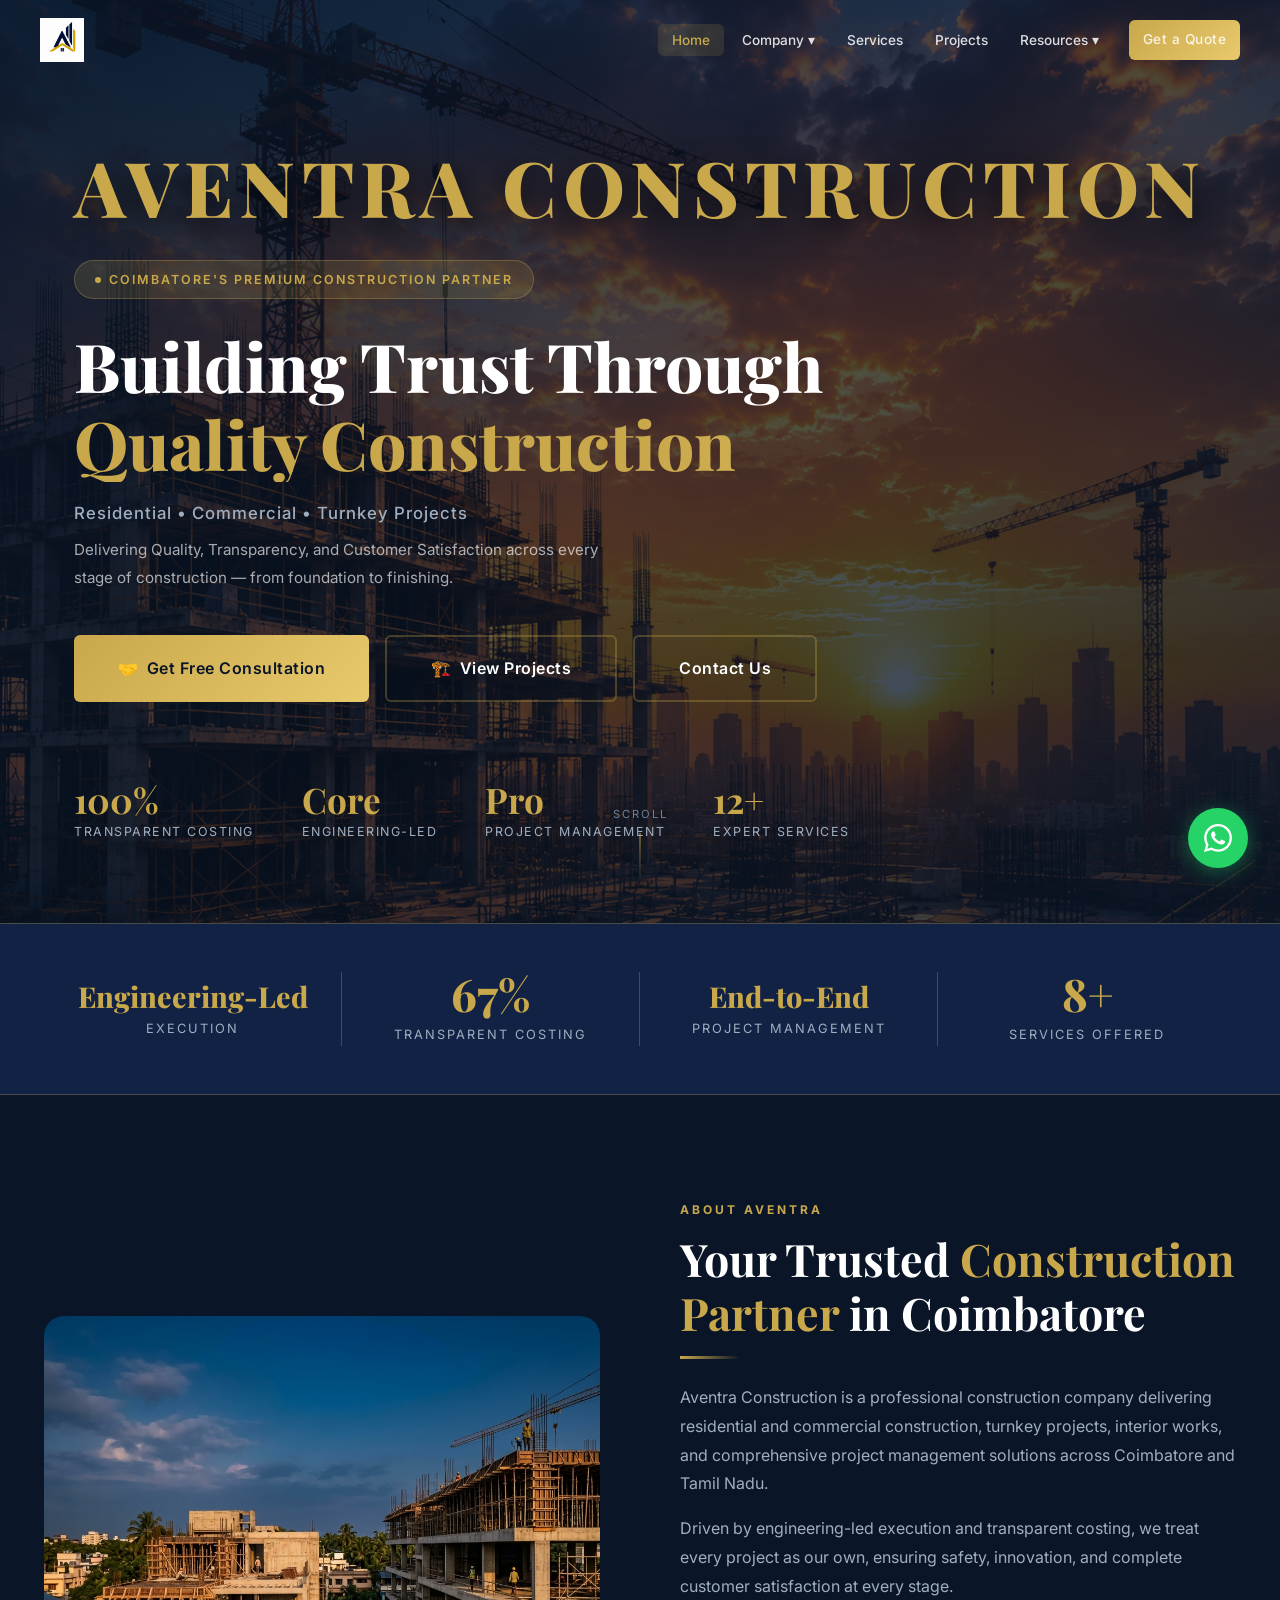
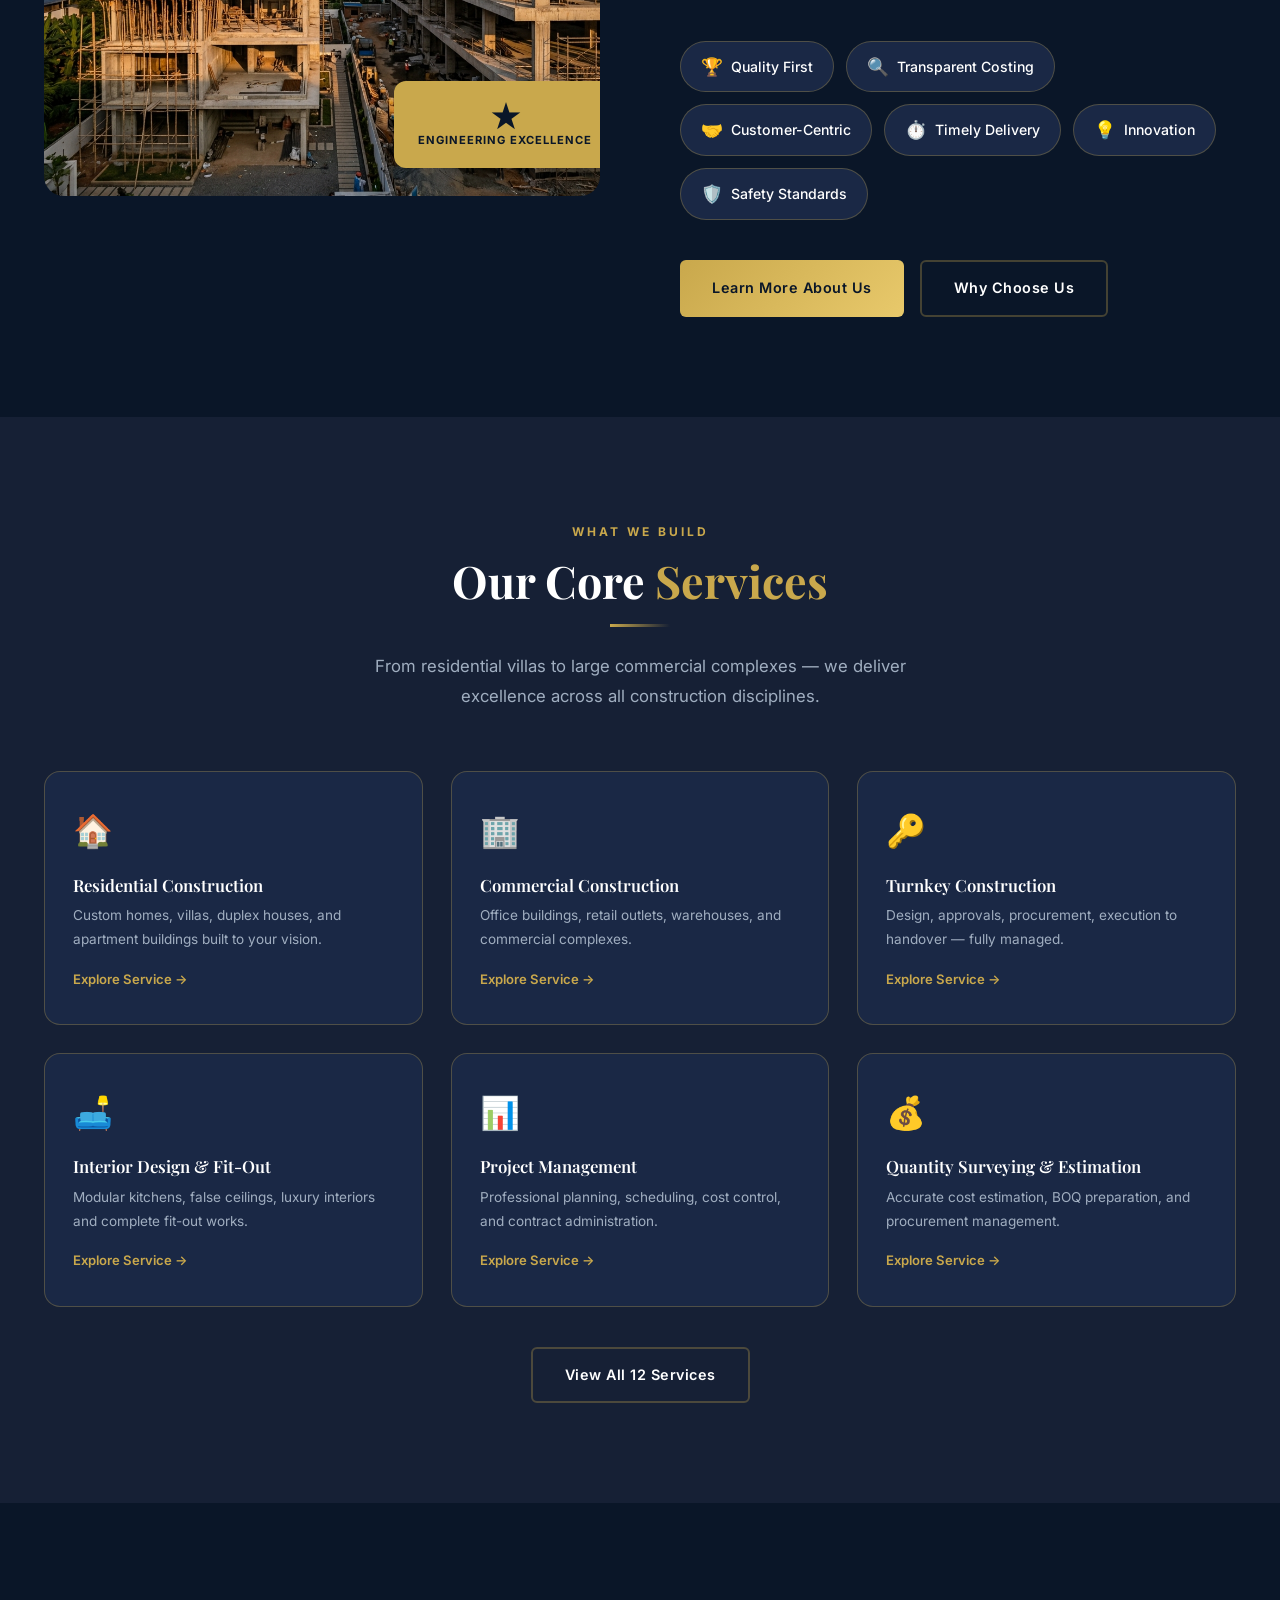
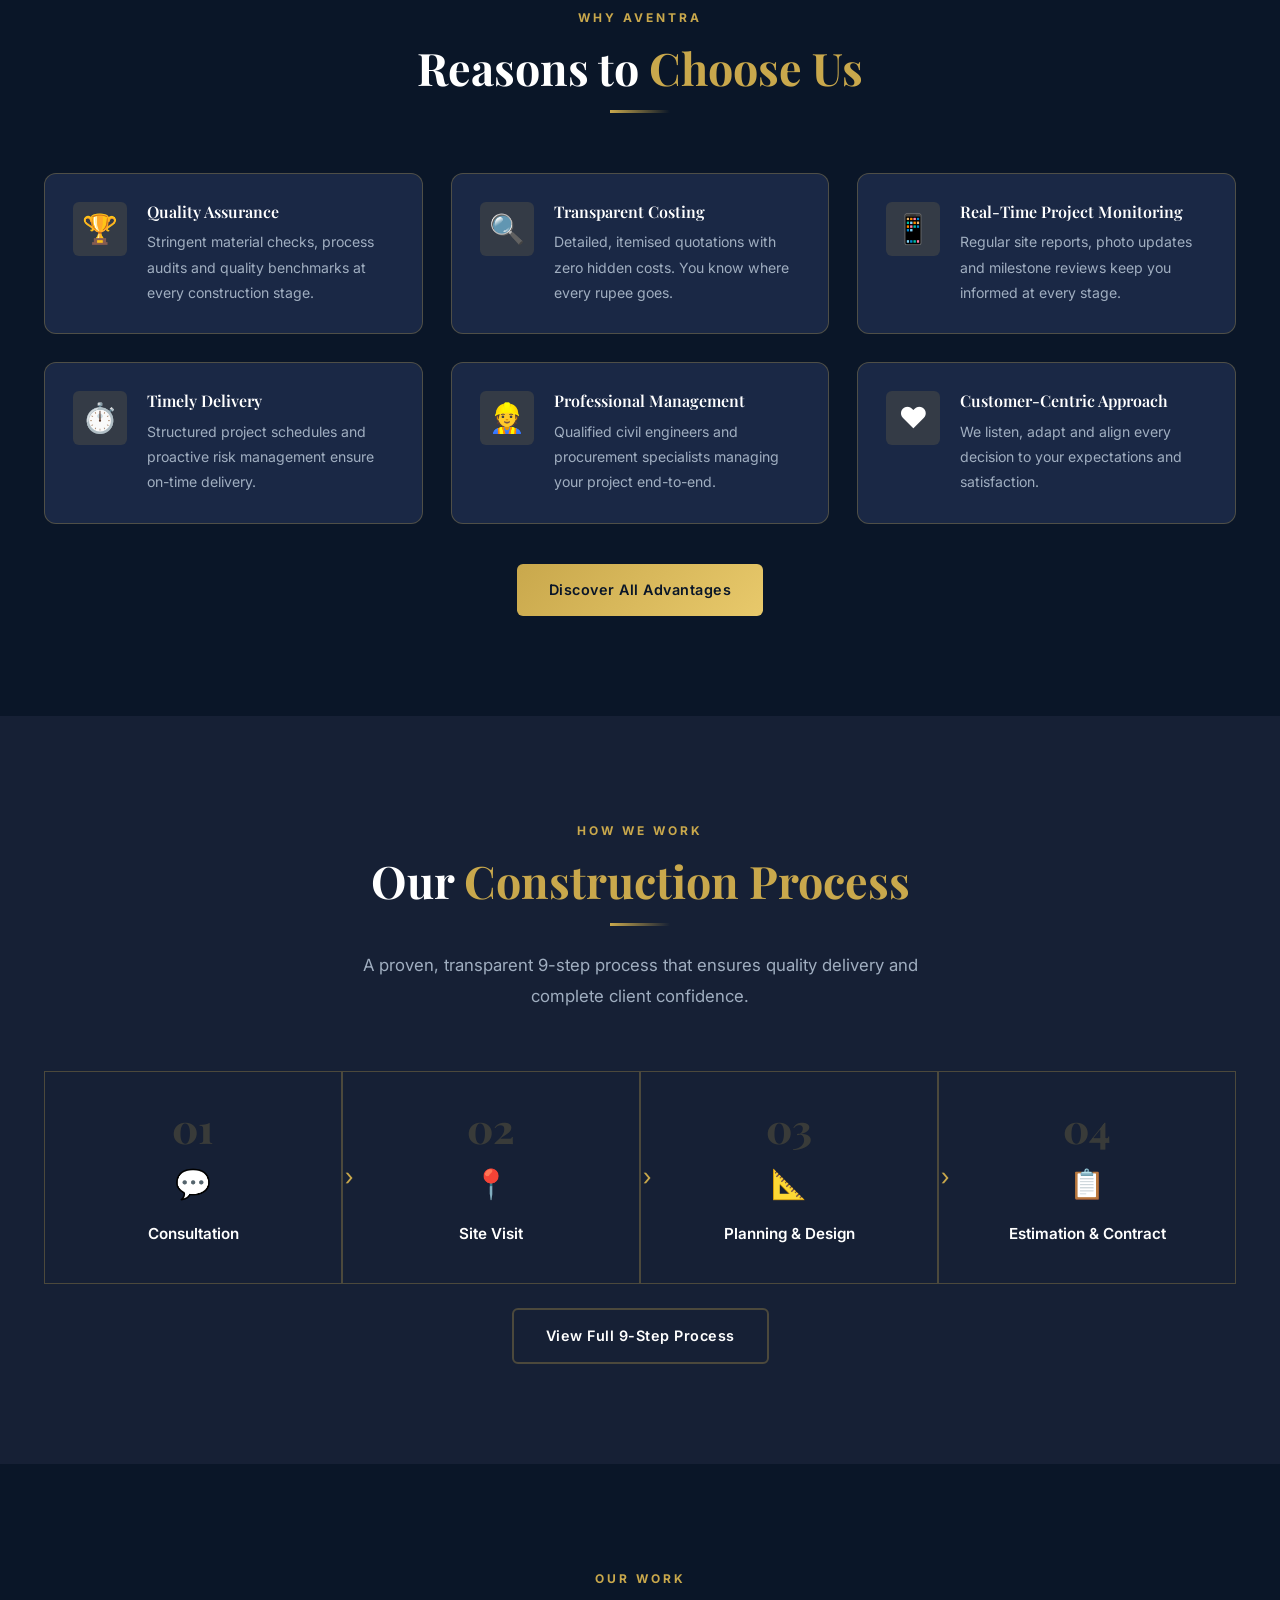
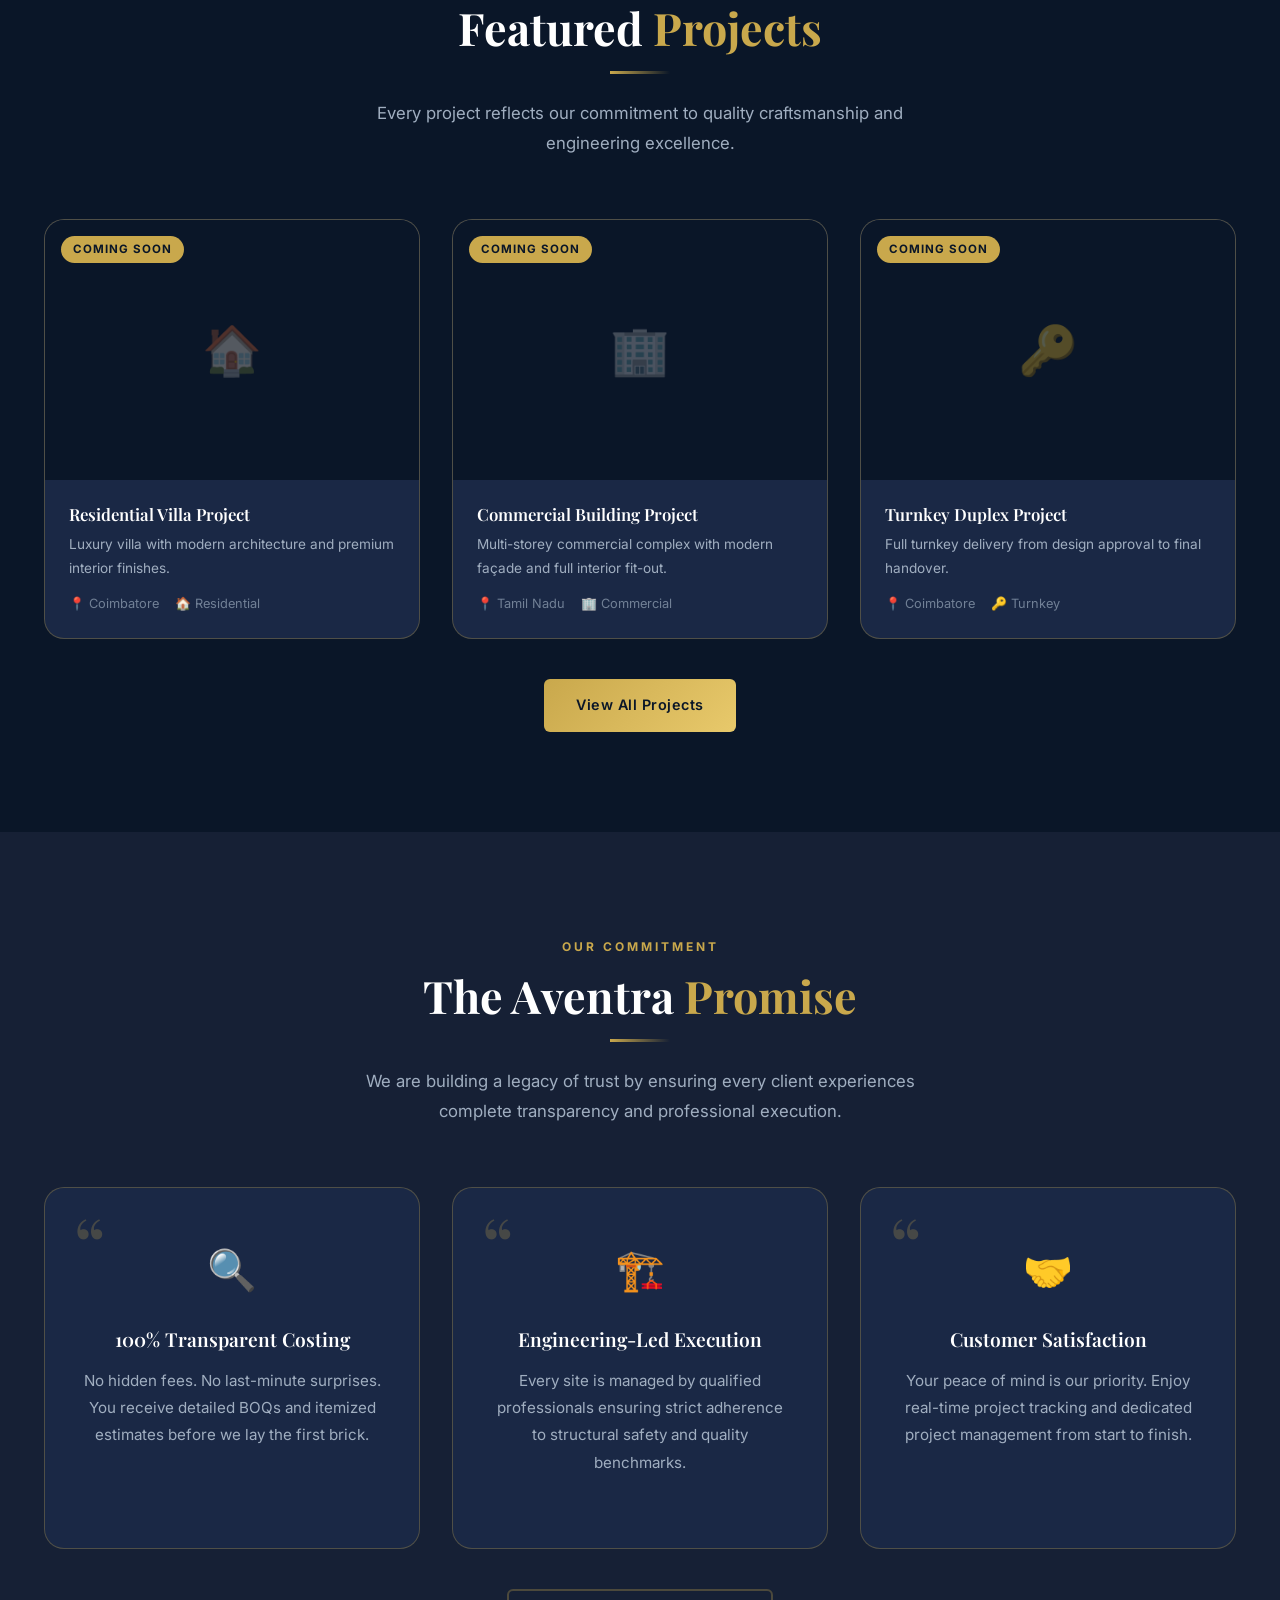
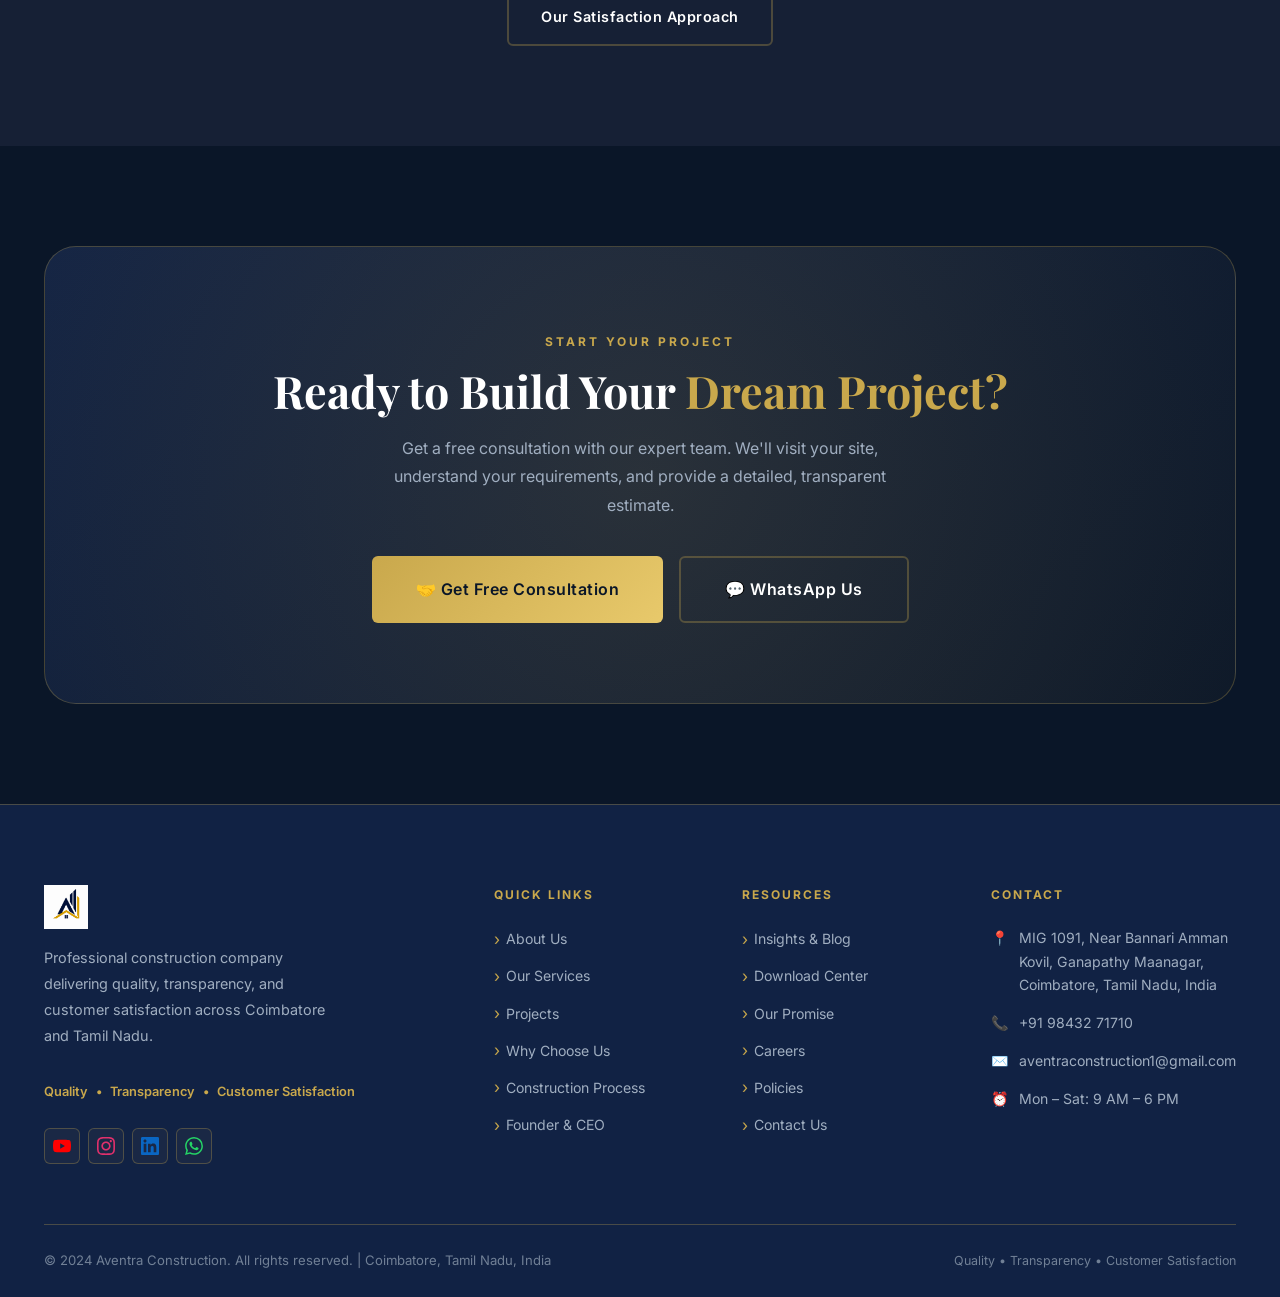
==== index.html @ 3ff76acf "Added Open Graph tags and SEO improvements" ====
<!DOCTYPE html>
<html lang="en">
<meta property="og:title" content="Aventra Construction | Quality • Transparency • Customer Satisfaction">

<meta property="og:description"
  content="Premium construction and project management company in Coimbatore. Residential, Commercial and Turnkey Projects.">

<meta property="og:image" content="https://aventraconstruction.in/assets/images/LOGO.png">

<meta property="og:url" content="https://aventraconstruction.in">

<meta property="og:type" content="website">

<head>
  <!-- Google tag (gtag.js) -->
  <script async src="https://www.googletagmanager.com/gtag/js?id=G-8YQQYE54JJ"></script>
  <script>
    window.dataLayer = window.dataLayer || [];
    function gtag() { dataLayer.push(arguments); }
    gtag('js', new Date());

    gtag('config', 'G-8YQQYE54JJ');
  </script>
  <meta charset="UTF-8" />
  <meta name="viewport" content="width=device-width, initial-scale=1.0" />
  <title>Aventra Construction | Quality • Transparency • Customer Satisfaction — Coimbatore</title>
  <meta name="description"
    content="Aventra Construction is a premium construction and project management company in Coimbatore, Tamil Nadu. Residential, commercial, turnkey and interior works." />
  <meta name="keywords"
    content="construction company Coimbatore, building contractor Coimbatore, residential construction Tamil Nadu, commercial construction Coimbatore, turnkey projects" />
  <meta property="og:title" content="Aventra Construction — Building Trust Through Quality" />
  <meta property="og:description"
    content="Premium construction and project management company in Coimbatore, Tamil Nadu." />
  <link rel="canonical" href="index.html" />
  <link rel="stylesheet" href="css/style.css" />
  <link rel="preconnect" href="https://fonts.googleapis.com" />
  <link rel="preconnect" href="https://fonts.gstatic.com" crossorigin />
  <link
    href="https://fonts.googleapis.com/css2?family=Playfair+Display:ital,wght@0,400;0,600;0,700;0,800;1,400&family=Inter:wght@300;400;500;600;700&display=swap"
    rel="stylesheet" />
  <style>
    /* Home-specific styles */
    .home-about {
      display: grid;
      grid-template-columns: 1fr 1fr;
      gap: 80px;
      align-items: center;
    }

    .home-about-img {
      position: relative;
      border-radius: 20px;
      overflow: hidden;
    }

    .home-about-img img {
      width: 100%;
      height: 480px;
      object-fit: cover;
    }

    .home-about-badge {
      position: absolute;
      bottom: 28px;
      right: -16px;
      background: var(--gold);
      color: var(--navy);
      padding: 18px 24px;
      border-radius: 12px;
      text-align: center;
      box-shadow: 0 8px 32px rgba(0, 0, 0, 0.4);
    }

    .home-about-badge-num {
      font-family: var(--font-head);
      font-size: 2rem;
      font-weight: 800;
      line-height: 1;
    }

    .home-about-badge-lbl {
      font-size: 0.7rem;
      font-weight: 700;
      text-transform: uppercase;
      letter-spacing: 1px;
    }

    .services-preview {
      display: grid;
      grid-template-columns: repeat(3, 1fr);
      gap: 28px;
    }

    .mini-service-card {
      background: var(--navy-card);
      border: 1px solid var(--gold-border);
      border-radius: 16px;
      padding: 32px 28px;
      transition: var(--transition);
    }

    .mini-service-card:hover {
      border-color: var(--gold);
      transform: translateY(-6px);
      box-shadow: var(--shadow-gold);
    }

    .mini-service-icon {
      font-size: 2rem;
      margin-bottom: 16px;
    }

    .mini-service-title {
      color: var(--white);
      font-size: 1.05rem;
      margin-bottom: 8px;
    }

    .mini-service-desc {
      color: var(--text-muted);
      font-size: 0.85rem;
    }

    .mini-service-link {
      color: var(--gold);
      font-size: 0.82rem;
      font-weight: 600;
      margin-top: 16px;
      display: inline-flex;
      align-items: center;
      gap: 6px;
    }

    .process-strip {
      display: grid;
      grid-template-columns: repeat(4, 1fr);
      gap: 0;
    }

    .process-strip-step {
      padding: 36px 28px;
      border: 1px solid var(--gold-border);
      text-align: center;
      transition: var(--transition);
      position: relative;
    }

    .process-strip-step:hover {
      background: var(--navy-card);
    }

    .process-strip-step::after {
      content: '›';
      position: absolute;
      right: -12px;
      top: 50%;
      transform: translateY(-50%);
      color: var(--gold);
      font-size: 1.5rem;
      z-index: 1;
    }

    .process-strip-step:last-child::after {
      display: none;
    }

    .process-strip-num {
      font-family: var(--font-head);
      font-size: 2.5rem;
      font-weight: 800;
      color: rgba(201, 168, 76, 0.2);
      line-height: 1;
      margin-bottom: 12px;
    }

    .process-strip-icon {
      font-size: 1.8rem;
      margin-bottom: 12px;
    }

    .process-strip-title {
      color: var(--white);
      font-size: 0.95rem;
      font-weight: 600;
    }

    @media(max-width:900px) {
      .home-about {
        grid-template-columns: 1fr;
      }

      .services-preview {
        grid-template-columns: 1fr 1fr;
      }

      .process-strip {
        grid-template-columns: repeat(2, 1fr);
      }

      .process-strip-step::after {
        display: none;
      }
    }

    @media(max-width:600px) {
      .services-preview {
        grid-template-columns: 1fr;
      }

      .process-strip {
        grid-template-columns: 1fr;
      }
    }
  </style>
</head>

<body>

  <!-- ======= NAVIGATION ======= -->
  <nav class="nav" id="mainNav" role="navigation" aria-label="Main Navigation">
    <div class="nav-inner">
      <a href="index.html" class="nav-logo" aria-label="Aventra Construction Home">
        <img src="assets/images/LOGO.png" alt="Aventra Construction" style="height:44px;width:auto;display:block;" />
      </a>
      <ul class="nav-menu" role="list">
        <li><a href="index.html" class="nav-link" id="nav-home">Home</a></li>
        <li class="nav-dropdown">
          <a href="about.html" class="nav-link" id="nav-company">Company ▾</a>
          <div class="nav-dropdown-menu">
            <a href="about.html" class="nav-dropdown-item">About Us</a>
            <a href="founder.html" class="nav-dropdown-item">Founder & CEO</a>
            <a href="why-choose.html" class="nav-dropdown-item">Why Choose Us</a>
            <a href="process.html" class="nav-dropdown-item">Construction Process</a>
            <a href="policies.html" class="nav-dropdown-item">Policies</a>
          </div>
        </li>
        <li><a href="services.html" class="nav-link" id="nav-services">Services</a></li>
        <li><a href="projects.html" class="nav-link" id="nav-projects">Projects</a></li>
        <li class="nav-dropdown">
          <a href="insights.html" class="nav-link" id="nav-resources">Resources ▾</a>
          <div class="nav-dropdown-menu">
            <a href="insights.html" class="nav-dropdown-item">Insights & Blog</a>
            <a href="downloads.html" class="nav-dropdown-item">Download Center</a>
            <a href="testimonials.html" class="nav-dropdown-item">Our Promise</a>
            <a href="careers.html" class="nav-dropdown-item">Careers</a>
          </div>
        </li>
        <li><a href="contact.html" class="nav-link btn btn-primary btn-sm nav-cta" id="nav-contact">Get a Quote</a></li>
      </ul>
      <button class="nav-hamburger" id="navHamburger" aria-label="Toggle Menu" aria-expanded="false">
        <span></span><span></span><span></span>
      </button>
    </div>
  </nav>

  <!-- Mobile Nav -->
  <div class="nav-mobile" id="mobileNav" role="dialog" aria-label="Mobile Navigation">
    <a href="index.html" class="nav-mobile-link">Home</a>
    <a href="about.html" class="nav-mobile-link">About Us</a>
    <a href="founder.html" class="nav-mobile-sub">↳ Founder & CEO</a>
    <a href="why-choose.html" class="nav-mobile-sub">↳ Why Choose Us</a>
    <a href="process.html" class="nav-mobile-sub">↳ Construction Process</a>
    <a href="policies.html" class="nav-mobile-sub">↳ Policies</a>
    <a href="services.html" class="nav-mobile-link">Services</a>
    <a href="projects.html" class="nav-mobile-link">Projects</a>
    <a href="insights.html" class="nav-mobile-link">Insights & Blog</a>
    <a href="downloads.html" class="nav-mobile-sub">↳ Download Center</a>
    <a href="testimonials.html" class="nav-mobile-link">Our Promise</a>
    <a href="careers.html" class="nav-mobile-link">Careers</a>
    <a href="contact.html" class="nav-mobile-link" style="color:var(--gold)">Get a Free Quote →</a>
  </div>

  <!-- ======= HERO ======= -->
  <section class="hero" aria-label="Hero">
    <div class="hero-bg" id="heroBg"></div>
    <div class="hero-overlay"></div>
    <div class="container hero-content">
      <h2 class="hero-brand-main">AVENTRA CONSTRUCTION</h2>
      <div class="hero-badge">
        <span class="hero-badge-dot"></span>
        Coimbatore's Premium Construction Partner
      </div>
      <h1 class="hero-title">
        Building Trust Through
        <span class="highlight gold-shimmer">Quality Construction</span>
      </h1>
      <p class="hero-subtitle">Residential • Commercial • Turnkey Projects</p>
      <p class="hero-tagline">Delivering Quality, Transparency, and Customer Satisfaction across every stage of
        construction — from foundation to finishing.</p>
      <div class="btn-group hero-actions">
        <a href="contact.html" class="btn btn-primary btn-lg" id="hero-cta-consultation">
          <span>🤝</span> Get Free Consultation
        </a>
        <a href="projects.html" class="btn btn-outline btn-lg" id="hero-cta-projects">
          <span>🏗️</span> View Projects
        </a>
        <a href="contact.html" class="btn btn-outline btn-lg" id="hero-cta-contact">Contact Us</a>
      </div>
      <div class="hero-stats">
        <div>
          <div class="hero-stat-num" data-target="100" data-suffix="%">0</div>
          <div class="hero-stat-label">Transparent Costing</div>
        </div>
        <div>
          <div class="hero-stat-num"
            style="font-family:var(--font-head);font-size:2.2rem;font-weight:700;color:var(--gold);line-height:1;">Core
          </div>
          <div class="hero-stat-label">Engineering-Led</div>
        </div>
        <div>
          <div class="hero-stat-num"
            style="font-family:var(--font-head);font-size:2.2rem;font-weight:700;color:var(--gold);line-height:1;">Pro
          </div>
          <div class="hero-stat-label">Project Management</div>
        </div>
        <div>
          <div class="hero-stat-num" data-target="12" data-suffix="+">0</div>
          <div class="hero-stat-label">Expert Services</div>
        </div>
      </div>
    </div>
    <div class="hero-scroll" aria-hidden="true">
      <span class="hero-scroll-text">Scroll</span>
      <div class="hero-scroll-line"></div>
    </div>
  </section>

  <!-- ======= STATS BAR ======= -->
  <div class="stats-bar">
    <div class="container">
      <div class="stats-grid">
        <div class="stat-item reveal reveal-delay-1">
          <div class="stat-number" style="font-size:1.8rem;margin-top:10px;">Engineering-Led</div>
          <div class="stat-label">Execution</div>
        </div>
        <div class="stat-item reveal reveal-delay-2">
          <div class="stat-number" data-target="100" data-suffix="%">0</div>
          <div class="stat-label">Transparent Costing</div>
        </div>
        <div class="stat-item reveal reveal-delay-3">
          <div class="stat-number" style="font-size:1.8rem;margin-top:10px;">End-to-End</div>
          <div class="stat-label">Project Management</div>
        </div>
        <div class="stat-item reveal reveal-delay-4">
          <div class="stat-number" data-target="12" data-suffix="+">0</div>
          <div class="stat-label">Services Offered</div>
        </div>
      </div>
    </div>
  </div>

  <!-- ======= ABOUT SNAPSHOT ======= -->
  <section class="section" aria-labelledby="about-heading">
    <div class="container">
      <div class="home-about">
        <div class="home-about-img reveal-left">
          <img src="assets/images/about.png" alt="Aventra Construction building project in Coimbatore" loading="lazy" />
          <div class="home-about-badge">
            <div class="home-about-badge-num">★</div>
            <div class="home-about-badge-lbl">Engineering Excellence</div>
          </div>
        </div>
        <div class="reveal-right">
          <span class="section-label">About Aventra</span>
          <h2 class="section-title" id="about-heading">Your Trusted <span>Construction Partner</span> in Coimbatore</h2>
          <div class="gold-line"></div>
          <p>Aventra Construction is a professional construction company delivering residential and commercial
            construction, turnkey projects, interior works, and comprehensive project management solutions across
            Coimbatore and Tamil Nadu.</p>
          <p class="mt-2">Driven by engineering-led execution and transparent costing, we treat every project as our
            own, ensuring safety, innovation, and complete customer satisfaction at every stage.</p>
          <div class="values-grid mt-4">
            <div class="value-tag"><span class="value-tag-icon">🏆</span> Quality First</div>
            <div class="value-tag"><span class="value-tag-icon">🔍</span> Transparent Costing</div>
            <div class="value-tag"><span class="value-tag-icon">🤝</span> Customer-Centric</div>
            <div class="value-tag"><span class="value-tag-icon">⏱️</span> Timely Delivery</div>
            <div class="value-tag"><span class="value-tag-icon">💡</span> Innovation</div>
            <div class="value-tag"><span class="value-tag-icon">🛡️</span> Safety Standards</div>
          </div>
          <div class="btn-group mt-4">
            <a href="about.html" class="btn btn-primary" id="home-about-btn">Learn More About Us</a>
            <a href="why-choose.html" class="btn btn-outline" id="home-why-btn">Why Choose Us</a>
          </div>
        </div>
      </div>
    </div>
  </section>

  <!-- ======= SERVICES PREVIEW ======= -->
  <section class="section section-alt" aria-labelledby="services-heading">
    <div class="container">
      <div class="section-header centered reveal">
        <span class="section-label">What We Build</span>
        <h2 class="section-title" id="services-heading">Our Core <span>Services</span></h2>
        <div class="gold-line center"></div>
        <p class="section-subtitle">From residential villas to large commercial complexes — we deliver excellence across
          all construction disciplines.</p>
      </div>
      <div class="services-preview">
        <div class="mini-service-card reveal reveal-delay-1">
          <div class="mini-service-icon">🏠</div>
          <h3 class="mini-service-title">Residential Construction</h3>
          <p class="mini-service-desc">Custom homes, villas, duplex houses, and apartment buildings built to your
            vision.</p>
          <a href="services.html#residential" class="mini-service-link">Explore Service →</a>
        </div>
        <div class="mini-service-card reveal reveal-delay-2">
          <div class="mini-service-icon">🏢</div>
          <h3 class="mini-service-title">Commercial Construction</h3>
          <p class="mini-service-desc">Office buildings, retail outlets, warehouses, and commercial complexes.</p>
          <a href="services.html#commercial" class="mini-service-link">Explore Service →</a>
        </div>
        <div class="mini-service-card reveal reveal-delay-3">
          <div class="mini-service-icon">🔑</div>
          <h3 class="mini-service-title">Turnkey Construction</h3>
          <p class="mini-service-desc">Design, approvals, procurement, execution to handover — fully managed.</p>
          <a href="services.html#turnkey" class="mini-service-link">Explore Service →</a>
        </div>
        <div class="mini-service-card reveal reveal-delay-1">
          <div class="mini-service-icon">🛋️</div>
          <h3 class="mini-service-title">Interior Design & Fit-Out</h3>
          <p class="mini-service-desc">Modular kitchens, false ceilings, luxury interiors and complete fit-out works.
          </p>
          <a href="services.html#interior" class="mini-service-link">Explore Service →</a>
        </div>
        <div class="mini-service-card reveal reveal-delay-2">
          <div class="mini-service-icon">📊</div>
          <h3 class="mini-service-title">Project Management</h3>
          <p class="mini-service-desc">Professional planning, scheduling, cost control, and contract administration.</p>
          <a href="services.html#pm" class="mini-service-link">Explore Service →</a>
        </div>
        <div class="mini-service-card reveal reveal-delay-3">
          <div class="mini-service-icon">💰</div>
          <h3 class="mini-service-title">Quantity Surveying & Estimation</h3>
          <p class="mini-service-desc">Accurate cost estimation, BOQ preparation, and procurement management.</p>
          <a href="services.html#qs" class="mini-service-link">Explore Service →</a>
        </div>
      </div>
      <div class="text-center mt-4 reveal">
        <a href="services.html" class="btn btn-outline" id="home-services-all">View All 12 Services</a>
      </div>
    </div>
  </section>

  <!-- ======= WHY CHOOSE SNIPPET ======= -->
  <section class="section" aria-labelledby="why-heading">
    <div class="container">
      <div class="section-header centered reveal">
        <span class="section-label">Why Aventra</span>
        <h2 class="section-title" id="why-heading">Reasons to <span>Choose Us</span></h2>
        <div class="gold-line center"></div>
      </div>
      <div class="why-grid">
        <div class="why-item reveal reveal-delay-1">
          <div class="why-icon">🏆</div>
          <div>
            <h4 class="why-title">Quality Assurance</h4>
            <p class="why-desc">Stringent material checks, process audits and quality benchmarks at every construction
              stage.</p>
          </div>
        </div>
        <div class="why-item reveal reveal-delay-2">
          <div class="why-icon">🔍</div>
          <div>
            <h4 class="why-title">Transparent Costing</h4>
            <p class="why-desc">Detailed, itemised quotations with zero hidden costs. You know where every rupee goes.
            </p>
          </div>
        </div>
        <div class="why-item reveal reveal-delay-3">
          <div class="why-icon">📱</div>
          <div>
            <h4 class="why-title">Real-Time Project Monitoring</h4>
            <p class="why-desc">Regular site reports, photo updates and milestone reviews keep you informed at every
              stage.</p>
          </div>
        </div>
        <div class="why-item reveal reveal-delay-1">
          <div class="why-icon">⏱️</div>
          <div>
            <h4 class="why-title">Timely Delivery</h4>
            <p class="why-desc">Structured project schedules and proactive risk management ensure on-time delivery.</p>
          </div>
        </div>
        <div class="why-item reveal reveal-delay-2">
          <div class="why-icon">👷</div>
          <div>
            <h4 class="why-title">Professional Management</h4>
            <p class="why-desc">Qualified civil engineers and procurement specialists managing your project end-to-end.
            </p>
          </div>
        </div>
        <div class="why-item reveal reveal-delay-3">
          <div class="why-icon">❤️</div>
          <div>
            <h4 class="why-title">Customer-Centric Approach</h4>
            <p class="why-desc">We listen, adapt and align every decision to your expectations and satisfaction.</p>
          </div>
        </div>
      </div>
      <div class="text-center mt-4 reveal">
        <a href="why-choose.html" class="btn btn-primary" id="home-why-all">Discover All Advantages</a>
      </div>
    </div>
  </section>

  <!-- ======= PROCESS STRIP ======= -->
  <section class="section section-alt" aria-labelledby="process-heading">
    <div class="container">
      <div class="section-header centered reveal">
        <span class="section-label">How We Work</span>
        <h2 class="section-title" id="process-heading">Our <span>Construction Process</span></h2>
        <div class="gold-line center"></div>
        <p class="section-subtitle">A proven, transparent 9-step process that ensures quality delivery and complete
          client confidence.</p>
      </div>
      <div class="process-strip reveal">
        <div class="process-strip-step">
          <div class="process-strip-num">01</div>
          <div class="process-strip-icon">💬</div>
          <div class="process-strip-title">Consultation</div>
        </div>
        <div class="process-strip-step">
          <div class="process-strip-num">02</div>
          <div class="process-strip-icon">📍</div>
          <div class="process-strip-title">Site Visit</div>
        </div>
        <div class="process-strip-step">
          <div class="process-strip-num">03</div>
          <div class="process-strip-icon">📐</div>
          <div class="process-strip-title">Planning & Design</div>
        </div>
        <div class="process-strip-step">
          <div class="process-strip-num">04</div>
          <div class="process-strip-icon">📋</div>
          <div class="process-strip-title">Estimation & Contract</div>
        </div>
      </div>
      <div style="text-align:center;margin-top:24px;" class="reveal">
        <a href="process.html" class="btn btn-outline" id="home-process-btn">View Full 9-Step Process</a>
      </div>
    </div>
  </section>

  <!-- ======= FEATURED PROJECTS ======= -->
  <section class="section" aria-labelledby="projects-heading">
    <div class="container">
      <div class="section-header centered reveal">
        <span class="section-label">Our Work</span>
        <h2 class="section-title" id="projects-heading">Featured <span>Projects</span></h2>
        <div class="gold-line center"></div>
        <p class="section-subtitle">Every project reflects our commitment to quality craftsmanship and engineering
          excellence.</p>
      </div>
      <div class="grid-3 reveal">
        <div class="project-card">
          <div class="project-card-img">
            <span style="opacity:0.3">🏠</span>
            <div class="project-card-badge">Coming Soon</div>
          </div>
          <div class="project-card-body">
            <h3 class="project-card-title">Residential Villa Project</h3>
            <p class="mini-service-desc" style="font-size:0.85rem">Luxury villa with modern architecture and premium
              interior finishes.</p>
            <div class="project-card-meta">
              <span>📍 Coimbatore</span>
              <span>🏠 Residential</span>
            </div>
          </div>
        </div>
        <div class="project-card">
          <div class="project-card-img">
            <span style="opacity:0.3">🏢</span>
            <div class="project-card-badge">Coming Soon</div>
          </div>
          <div class="project-card-body">
            <h3 class="project-card-title">Commercial Building Project</h3>
            <p class="mini-service-desc" style="font-size:0.85rem">Multi-storey commercial complex with modern façade
              and full interior fit-out.</p>
            <div class="project-card-meta">
              <span>📍 Tamil Nadu</span>
              <span>🏢 Commercial</span>
            </div>
          </div>
        </div>
        <div class="project-card">
          <div class="project-card-img">
            <span style="opacity:0.3">🔑</span>
            <div class="project-card-badge">Coming Soon</div>
          </div>
          <div class="project-card-body">
            <h3 class="project-card-title">Turnkey Duplex Project</h3>
            <p class="mini-service-desc" style="font-size:0.85rem">Full turnkey delivery from design approval to final
              handover.</p>
            <div class="project-card-meta">
              <span>📍 Coimbatore</span>
              <span>🔑 Turnkey</span>
            </div>
          </div>
        </div>
      </div>
      <div class="text-center mt-4 reveal">
        <a href="projects.html" class="btn btn-primary" id="home-projects-all">View All Projects</a>
      </div>
    </div>
  </section>

  <!-- ======= CLIENT PROMISE PREVIEW ======= -->
  <section class="section section-alt" aria-labelledby="testimonials-heading">
    <div class="container">
      <div class="section-header centered reveal">
        <span class="section-label">Our Commitment</span>
        <h2 class="section-title" id="testimonials-heading">The Aventra <span>Promise</span></h2>
        <div class="gold-line center"></div>
        <p class="section-subtitle">We are building a legacy of trust by ensuring every client experiences complete
          transparency and professional execution.</p>
      </div>
      <div class="grid-3 reveal">
        <div class="testimonial-card" style="text-align:center; padding: 48px 36px;">
          <div class="testimonial-stars" style="justify-content:center;font-size:2.5rem;margin-bottom:24px;">🔍</div>
          <h3 style="color:var(--white);font-size:1.2rem;margin-bottom:16px;">100% Transparent Costing</h3>
          <p class="testimonial-text" style="font-style:normal;">No hidden fees. No last-minute surprises. You receive
            detailed BOQs and itemized estimates before we lay the first brick.</p>
        </div>
        <div class="testimonial-card" style="text-align:center; padding: 48px 36px;">
          <div class="testimonial-stars" style="justify-content:center;font-size:2.5rem;margin-bottom:24px;">🏗️</div>
          <h3 style="color:var(--white);font-size:1.2rem;margin-bottom:16px;">Engineering-Led Execution</h3>
          <p class="testimonial-text" style="font-style:normal;">Every site is managed by qualified professionals
            ensuring strict adherence to structural safety and quality benchmarks.</p>
        </div>
        <div class="testimonial-card" style="text-align:center; padding: 48px 36px;">
          <div class="testimonial-stars" style="justify-content:center;font-size:2.5rem;margin-bottom:24px;">🤝</div>
          <h3 style="color:var(--white);font-size:1.2rem;margin-bottom:16px;">Customer Satisfaction</h3>
          <p class="testimonial-text" style="font-style:normal;">Your peace of mind is our priority. Enjoy real-time
            project tracking and dedicated project management from start to finish.</p>
        </div>
      </div>
      <div class="text-center mt-4 reveal">
        <a href="testimonials.html" class="btn btn-outline" id="home-testimonials-all">Our Satisfaction Approach</a>
      </div>
    </div>
  </section>

  <!-- ======= CTA BANNER ======= -->
  <section class="section">
    <div class="container">
      <div class="cta-banner reveal">
        <div class="cta-banner-content">
          <span class="section-label">Start Your Project</span>
          <h2 class="section-title">Ready to Build Your <span>Dream Project?</span></h2>
          <p>Get a free consultation with our expert team. We'll visit your site, understand your requirements, and
            provide a detailed, transparent estimate.</p>
          <div class="btn-group" style="justify-content:center">
            <a href="contact.html" class="btn btn-primary btn-lg" id="cta-consultation">🤝 Get Free Consultation</a>
            <a href="https://wa.me/919843271710?text=Hello%20Aventra%20Construction%2C%20I%20need%20a%20consultation"
              class="btn btn-outline btn-lg" id="cta-whatsapp" target="_blank" rel="noopener">💬 WhatsApp Us</a>
          </div>
        </div>
      </div>
    </div>
  </section>

  <!-- ======= FOOTER ======= -->
  <footer class="footer" role="contentinfo">
    <div class="container">
      <div class="footer-grid">
        <div>
          <a href="index.html" class="nav-logo" style="margin-bottom:0">
            <img src="assets/images/LOGO.png" alt="Aventra Construction"
              style="height:44px;width:auto;display:block;" />
          </a>
          <p class="footer-brand-text" style="margin-top:16px">Professional construction company delivering quality,
            transparency, and customer satisfaction across Coimbatore and Tamil Nadu.</p>
          <div class="footer-tagline">
            <span>Quality</span><span>•</span><span>Transparency</span><span>•</span><span>Customer Satisfaction</span>
          </div>
          <div class="footer-social" style="margin-top:24px">
            <a href="https://www.youtube.com/channel/UCCmz3D1ii_e5ZY4__OIbHeA" class="footer-social-link"
              aria-label="YouTube" title="YouTube" target="_blank" rel="noopener" style="color:#FF0000"><svg
                viewBox="0 0 24 24" width="18" height="18" fill="currentColor">
                <path
                  d="M23.495 6.205a3.007 3.007 0 00-2.088-2.088c-1.87-.501-9.396-.501-9.396-.501s-7.507-.01-9.396.501A3.007 3.007 0 00.527 6.205a31.247 31.247 0 00-.522 5.805 31.247 31.247 0 00.522 5.783 3.007 3.007 0 002.088 2.088c1.868.502 9.396.502 9.396.502s7.506 0 9.396-.502a3.007 3.007 0 002.088-2.088 31.247 31.247 0 00.5-5.783 31.247 31.247 0 00-.5-5.805zM9.609 15.601V8.408l6.264 3.602z" />
              </svg></a>
            <a href="https://www.instagram.com/aventra_construction/" class="footer-social-link" aria-label="Instagram"
              title="Instagram" target="_blank" rel="noopener" style="color:#E1306C"><svg viewBox="0 0 24 24" width="18"
                height="18" fill="currentColor">
                <path
                  d="M12 2.163c3.204 0 3.584.012 4.85.07 3.252.148 4.771 1.691 4.919 4.919.058 1.265.069 1.645.069 4.849 0 3.205-.012 3.584-.069 4.849-.149 3.225-1.664 4.771-4.919 4.919-1.266.058-1.644.07-4.85.07-3.204 0-3.584-.012-4.849-.07-3.26-.149-4.771-1.699-4.919-4.92-.058-1.265-.07-1.644-.07-4.849 0-3.204.013-3.583.07-4.849.149-3.227 1.664-4.771 4.919-4.919 1.266-.057 1.645-.069 4.849-.069zm0-2.163c-3.259 0-3.667.014-4.947.072-4.358.2-6.78 2.618-6.98 6.98-.059 1.281-.073 1.689-.073 4.948 0 3.259.014 3.668.072 4.948.2 4.358 2.618 6.78 6.98 6.98 1.281.058 1.689.072 4.948.072 3.259 0 3.668-.014 4.948-.072 4.354-.2 6.782-2.618 6.979-6.98.059-1.28.073-1.689.073-4.948 0-3.259-.014-3.667-.072-4.947-.196-4.354-2.617-6.78-6.979-6.98-1.281-.059-1.69-.073-4.949-.073zm0 5.838c-3.403 0-6.162 2.759-6.162 6.162s2.759 6.163 6.162 6.163 6.162-2.759 6.162-6.163c0-3.403-2.759-6.162-6.162-6.162zm0 10.162c-2.209 0-4-1.79-4-4 0-2.209 1.791-4 4-4s4 1.791 4 4c0 2.21-1.791 4-4 4zm6.406-11.845c-.796 0-1.441.645-1.441 1.44s.645 1.44 1.441 1.44c.795 0 1.439-.645 1.439-1.44s-.644-1.44-1.439-1.44z" />
              </svg></a>
            <a href="https://www.linkedin.com/company/aventra-construction/" class="footer-social-link"
              aria-label="LinkedIn" title="LinkedIn" target="_blank" rel="noopener" style="color:#0A66C2"><svg
                viewBox="0 0 24 24" width="18" height="18" fill="currentColor">
                <path
                  d="M20.447 20.452h-3.554v-5.569c0-1.328-.027-3.037-1.852-3.037-1.853 0-2.136 1.445-2.136 2.939v5.667H9.351V9h3.414v1.561h.046c.477-.9 1.637-1.85 3.37-1.85 3.601 0 4.267 2.37 4.267 5.455v6.286zM5.337 7.433c-1.144 0-2.063-.926-2.063-2.065 0-1.138.92-2.063 2.063-2.063 1.14 0 2.064.925 2.064 2.063 0 1.139-.925 2.065-2.064 2.065zm1.782 13.019H3.555V9h3.564v11.452zM22.225 0H1.771C.792 0 0 .774 0 1.729v20.542C0 23.227.792 24 1.771 24h20.451C23.2 24 24 23.227 24 22.271V1.729C24 .774 23.2 0 22.222 0h.003z" />
              </svg></a>
            <a href="https://wa.me/919843271710" class="footer-social-link" aria-label="WhatsApp" title="WhatsApp"
              target="_blank" rel="noopener" style="color:#25D366"><svg viewBox="0 0 24 24" width="18" height="18"
                fill="currentColor">
                <path
                  d="M17.472 14.382c-.297-.149-1.758-.867-2.03-.967-.273-.099-.471-.148-.67.15-.197.297-.767.966-.94 1.164-.173.199-.347.223-.644.075-.297-.15-1.255-.463-2.39-1.475-.883-.788-1.48-1.761-1.653-2.059-.173-.297-.018-.458.13-.606.134-.133.298-.347.446-.52.149-.174.198-.298.298-.497.099-.198.05-.371-.025-.52-.075-.149-.669-1.612-.916-2.207-.242-.579-.487-.5-.669-.51-.173-.008-.371-.01-.57-.01-.198 0-.52.074-.792.372-.272.297-1.04 1.016-1.04 2.479 0 1.462 1.065 2.875 1.213 3.074.149.198 2.096 3.2 5.077 4.487.709.306 1.262.489 1.694.625.712.227 1.36.195 1.871.118.571-.085 1.758-.719 2.006-1.413.248-.694.248-1.289.173-1.413-.074-.124-.272-.198-.57-.347m-5.421 7.403h-.004a9.87 9.87 0 01-5.031-1.378l-.361-.214-3.741.982.998-3.648-.235-.374a9.86 9.86 0 01-1.51-5.26c.001-5.45 4.436-9.884 9.888-9.884 2.64 0 5.122 1.03 6.988 2.898a9.825 9.825 0 012.893 6.994c-.003 5.45-4.437 9.884-9.885 9.884m8.413-18.297A11.815 11.815 0 0012.05 0C5.495 0 .16 5.335.157 11.892c0 2.096.547 4.142 1.588 5.945L.057 24l6.305-1.654a11.882 11.882 0 005.683 1.448h.005c6.554 0 11.89-5.335 11.893-11.893a11.821 11.821 0 00-3.48-8.413z" />
              </svg></a>
          </div>
        </div>
        <div>
          <div class="footer-heading">Quick Links</div>
          <ul class="footer-links">
            <li><a href="about.html" class="footer-link">About Us</a></li>
            <li><a href="services.html" class="footer-link">Our Services</a></li>
            <li><a href="projects.html" class="footer-link">Projects</a></li>
            <li><a href="why-choose.html" class="footer-link">Why Choose Us</a></li>
            <li><a href="process.html" class="footer-link">Construction Process</a></li>
            <li><a href="founder.html" class="footer-link">Founder & CEO</a></li>
          </ul>
        </div>
        <div>
          <div class="footer-heading">Resources</div>
          <ul class="footer-links">
            <li><a href="insights.html" class="footer-link">Insights & Blog</a></li>
            <li><a href="downloads.html" class="footer-link">Download Center</a></li>
            <li><a href="testimonials.html" class="footer-link">Our Promise</a></li>
            <li><a href="careers.html" class="footer-link">Careers</a></li>
            <li><a href="policies.html" class="footer-link">Policies</a></li>
            <li><a href="contact.html" class="footer-link">Contact Us</a></li>
          </ul>
        </div>
        <div>
          <div class="footer-heading">Contact</div>
          <div class="footer-contact-item"><span>📍</span><span>MIG 1091, Near Bannari Amman Kovil, Ganapathy Maanagar,
              Coimbatore, Tamil Nadu, India</span></div>
          <div class="footer-contact-item"><span>📞</span><a href="tel:+919843271710"
              style="color:var(--text-muted)">+91 98432 71710</a></div>
          <div class="footer-contact-item"><span>✉️</span><a href="mailto:aventraconstruction1@gmail.com"
              style="color:var(--text-muted)">aventraconstruction1@gmail.com</a></div>
          <div class="footer-contact-item"><span>⏰</span><span>Mon – Sat: 9 AM – 6 PM</span></div>
        </div>
      </div>
      <div class="footer-bottom">
        <p class="footer-copy">© 2024 Aventra Construction. All rights reserved. | Coimbatore, Tamil Nadu, India</p>
        <div style="font-size:0.78rem;color:var(--text-dim)">Quality • Transparency • Customer Satisfaction</div>
      </div>
    </div>
  </footer>

  <!-- ======= WHATSAPP FAB ======= -->
  <a href="https://wa.me/919843271710?text=Hello%20Aventra%20Construction%2C%20I%20am%20interested%20in%20your%20construction%20services."
    class="whatsapp-fab" id="whatsappBtn" aria-label="Chat on WhatsApp" target="_blank" rel="noopener">
    <svg viewBox="0 0 24 24" xmlns="http://www.w3.org/2000/svg">
      <path
        d="M17.472 14.382c-.297-.149-1.758-.867-2.03-.967-.273-.099-.471-.148-.67.15-.197.297-.767.966-.94 1.164-.173.199-.347.223-.644.075-.297-.15-1.255-.463-2.39-1.475-.883-.788-1.48-1.761-1.653-2.059-.173-.297-.018-.458.13-.606.134-.133.298-.347.446-.52.149-.174.198-.298.298-.497.099-.198.05-.371-.025-.52-.075-.149-.669-1.612-.916-2.207-.242-.579-.487-.5-.669-.51-.173-.008-.371-.01-.57-.01-.198 0-.52.074-.792.372-.272.297-1.04 1.016-1.04 2.479 0 1.462 1.065 2.875 1.213 3.074.149.198 2.096 3.2 5.077 4.487.709.306 1.262.489 1.694.625.712.227 1.36.195 1.871.118.571-.085 1.758-.719 2.006-1.413.248-.694.248-1.289.173-1.413-.074-.124-.272-.198-.57-.347m-5.421 7.403h-.004a9.87 9.87 0 01-5.031-1.378l-.361-.214-3.741.982.998-3.648-.235-.374a9.86 9.86 0 01-1.51-5.26c.001-5.45 4.436-9.884 9.888-9.884 2.64 0 5.122 1.03 6.988 2.898a9.825 9.825 0 012.893 6.994c-.003 5.45-4.437 9.884-9.885 9.884m8.413-18.297A11.815 11.815 0 0012.05 0C5.495 0 .16 5.335.157 11.892c0 2.096.547 4.142 1.588 5.945L.057 24l6.305-1.654a11.882 11.882 0 005.683 1.448h.005c6.554 0 11.89-5.335 11.893-11.893a11.821 11.821 0 00-3.48-8.413z" />
    </svg>
    <span class="whatsapp-fab-label">Chat with us!</span>
  </a>

  <!-- Scroll to Top -->
  <button class="scroll-top" id="scrollTop" aria-label="Scroll to top">↑</button>

  <script src="js/main.js"></script>
</body>

</html>
---- css/style.css ----
/* ============================================================
   AVENTRA CONSTRUCTION — DESIGN SYSTEM
   Premium Corporate Website CSS
   ============================================================ */

/* --- Google Fonts Import --- */
@import url('https://fonts.googleapis.com/css2?family=Playfair+Display:ital,wght@0,400;0,600;0,700;0,800;1,400&family=Inter:wght@300;400;500;600;700&display=swap');

/* --- CSS Custom Properties --- */
:root {
  --navy: #0A1628;
  --navy-mid: #112244;
  --navy-light: #162035;
  --navy-card: #1A2845;
  --gold: #C9A84C;
  --gold-light: #E8C96B;
  --gold-dim: rgba(201, 168, 76, 0.15);
  --gold-border: rgba(201, 168, 76, 0.3);
  --white: #FFFFFF;
  --off-white: #F5F5F0;
  --text-muted: #A0AEC0;
  --text-dim: #718096;
  --success: #48BB78;
  --surface: rgba(22, 32, 53, 0.95);

  --font-head: 'Playfair Display', Georgia, serif;
  --font-body: 'Inter', -apple-system, sans-serif;

  --radius-sm: 6px;
  --radius-md: 12px;
  --radius-lg: 20px;
  --radius-xl: 32px;

  --shadow-sm: 0 2px 12px rgba(0, 0, 0, 0.3);
  --shadow-md: 0 8px 32px rgba(0, 0, 0, 0.4);
  --shadow-lg: 0 20px 60px rgba(0, 0, 0, 0.5);
  --shadow-gold: 0 4px 24px rgba(201, 168, 76, 0.2);

  --transition: all 0.35s cubic-bezier(0.4, 0, 0.2, 1);
  --nav-height: 80px;
}

/* --- Reset & Base --- */
*,
*::before,
*::after {
  box-sizing: border-box;
  margin: 0;
  padding: 0;
}

html {
  scroll-behavior: smooth;
  font-size: 16px;
}

body {
  font-family: var(--font-body);
  background: var(--navy);
  color: var(--white);
  line-height: 1.7;
  overflow-x: hidden;
}

img {
  max-width: 100%;
  height: auto;
  display: block;
}

a {
  text-decoration: none;
  color: inherit;
}

ul {
  list-style: none;
}

button {
  cursor: pointer;
  border: none;
  background: none;
  font-family: inherit;
}

input,
textarea,
select {
  font-family: inherit;
}

/* --- Typography --- */
h1,
h2,
h3,
h4,
h5 {
  font-family: var(--font-head);
  line-height: 1.2;
}

h1 {
  font-size: clamp(2.2rem, 5vw, 4rem);
  font-weight: 800;
}

h2 {
  font-size: clamp(1.8rem, 3.5vw, 2.8rem);
  font-weight: 700;
}

h3 {
  font-size: clamp(1.3rem, 2.5vw, 1.7rem);
  font-weight: 600;
}

h4 {
  font-size: 1.15rem;
  font-weight: 600;
}

p {
  color: var(--text-muted);
  line-height: 1.8;
}

/* --- Layout Utilities --- */
.container {
  max-width: 1240px;
  margin: 0 auto;
  padding: 0 24px;
}

.section {
  padding: 100px 0;
}

.section-sm {
  padding: 60px 0;
}

.section-alt {
  background: var(--navy-light);
}

.grid-2 {
  display: grid;
  grid-template-columns: repeat(2, 1fr);
  gap: 40px;
}

.grid-3 {
  display: grid;
  grid-template-columns: repeat(3, 1fr);
  gap: 32px;
}

.grid-4 {
  display: grid;
  grid-template-columns: repeat(4, 1fr);
  gap: 28px;
}

.flex {
  display: flex;
}

.flex-center {
  display: flex;
  align-items: center;
  justify-content: center;
}

.flex-between {
  display: flex;
  align-items: center;
  justify-content: space-between;
}

.text-center {
  text-align: center;
}

.text-gold {
  color: var(--gold);
}

.mt-1 {
  margin-top: 8px;
}

.mt-2 {
  margin-top: 16px;
}

.mt-3 {
  margin-top: 24px;
}

.mt-4 {
  margin-top: 40px;
}

.mb-1 {
  margin-bottom: 8px;
}

.mb-2 {
  margin-bottom: 16px;
}

.mb-3 {
  margin-bottom: 24px;
}

/* --- Section Header --- */
.section-label {
  display: inline-block;
  font-size: 0.75rem;
  font-weight: 700;
  letter-spacing: 3px;
  text-transform: uppercase;
  color: var(--gold);
  margin-bottom: 12px;
}

.section-title {
  color: var(--white);
  margin-bottom: 16px;
}

.section-title span {
  color: var(--gold);
}

.section-subtitle {
  color: var(--text-muted);
  max-width: 620px;
  font-size: 1.05rem;
}

.section-header {
  margin-bottom: 60px;
}

.section-header.centered {
  text-align: center;
}

.section-header.centered .section-subtitle {
  margin: 0 auto;
}

/* --- Gold Divider --- */
.gold-line {
  width: 60px;
  height: 3px;
  background: linear-gradient(90deg, var(--gold), transparent);
  margin: 16px 0 24px;
}

.gold-line.center {
  margin: 16px auto 24px;
}

/* --- Buttons --- */
.btn {
  display: inline-flex;
  align-items: center;
  gap: 8px;
  padding: 14px 32px;
  border-radius: var(--radius-sm);
  font-size: 0.9rem;
  font-weight: 600;
  letter-spacing: 0.5px;
  transition: var(--transition);
  white-space: nowrap;
}

.btn-primary {
  background: linear-gradient(135deg, var(--gold), var(--gold-light));
  color: var(--navy);
}

.btn-primary:hover {
  background: linear-gradient(135deg, var(--gold-light), var(--gold));
  transform: translateY(-2px);
  box-shadow: var(--shadow-gold);
}

.btn-outline {
  border: 2px solid var(--gold-border);
  color: var(--white);
  background: transparent;
}

.btn-outline:hover {
  border-color: var(--gold);
  background: var(--gold-dim);
  color: var(--gold);
  transform: translateY(-2px);
}

.btn-ghost {
  color: var(--gold);
  padding: 14px 0;
}

.btn-ghost:hover {
  opacity: 0.8;
}

.btn-sm {
  padding: 10px 22px;
  font-size: 0.85rem;
}

.btn-lg {
  padding: 18px 44px;
  font-size: 1rem;
}

.btn-group {
  display: flex;
  gap: 16px;
  flex-wrap: wrap;
}

/* ============================================================
   NAVIGATION
   ============================================================ */
.nav {
  position: fixed;
  top: 0;
  left: 0;
  right: 0;
  z-index: 1000;
  height: var(--nav-height);
  transition: var(--transition);
  background: transparent;
}

.nav.scrolled {
  background: rgba(10, 22, 40, 0.97);
  backdrop-filter: blur(20px);
  box-shadow: 0 2px 30px rgba(0, 0, 0, 0.4);
  border-bottom: 1px solid var(--gold-border);
}

.nav-inner {
  height: var(--nav-height);
  display: flex;
  align-items: center;
  justify-content: space-between;
  padding: 0 40px;
}

.nav-logo {
  display: flex;
  align-items: center;
  gap: 14px;
}

.nav-logo-icon {
  width: 44px;
  height: 44px;
  background: linear-gradient(135deg, var(--gold), var(--gold-light));
  border-radius: var(--radius-sm);
  display: flex;
  align-items: center;
  justify-content: center;
  font-size: 1.2rem;
  font-weight: 900;
  color: var(--navy);
  font-family: var(--font-head);
}

.nav-logo-text {
  display: flex;
  flex-direction: column;
}

.nav-logo-name {
  font-family: var(--font-head);
  font-size: 1.15rem;
  font-weight: 700;
  color: var(--white);
  line-height: 1.1;
}

.nav-logo-tag {
  font-size: 0.6rem;
  letter-spacing: 2px;
  color: var(--gold);
  text-transform: uppercase;
}

.nav-menu {
  display: flex;
  align-items: center;
  gap: 4px;
}

.nav-link {
  padding: 8px 14px;
  border-radius: var(--radius-sm);
  font-size: 0.85rem;
  font-weight: 500;
  color: rgba(255, 255, 255, 0.85);
  transition: var(--transition);
  position: relative;
}

.nav-link:hover,
.nav-link.active {
  color: var(--gold);
  background: var(--gold-dim);
}

.nav-dropdown {
  position: relative;
}

.nav-dropdown-menu {
  position: absolute;
  top: calc(100% + 8px);
  left: 0;
  min-width: 220px;
  background: var(--navy-card);
  border: 1px solid var(--gold-border);
  border-radius: var(--radius-md);
  padding: 8px;
  opacity: 0;
  visibility: hidden;
  transform: translateY(-8px);
  transition: var(--transition);
  box-shadow: var(--shadow-md);
}

.nav-dropdown:hover .nav-dropdown-menu {
  opacity: 1;
  visibility: visible;
  transform: translateY(0);
}

.nav-dropdown-item {
  display: block;
  padding: 10px 16px;
  border-radius: var(--radius-sm);
  font-size: 0.85rem;
  color: var(--text-muted);
  transition: var(--transition);
}

.nav-dropdown-item:hover {
  color: var(--gold);
  background: var(--gold-dim);
}

.nav-cta {
  margin-left: 12px;
}

.nav-hamburger {
  display: none;
  flex-direction: column;
  gap: 5px;
  padding: 8px;
  cursor: pointer;
}

.nav-hamburger span {
  display: block;
  width: 26px;
  height: 2px;
  background: var(--white);
  border-radius: 2px;
  transition: var(--transition);
}

.nav-hamburger.open span:nth-child(1) {
  transform: rotate(45deg) translate(5px, 5px);
}

.nav-hamburger.open span:nth-child(2) {
  opacity: 0;
}

.nav-hamburger.open span:nth-child(3) {
  transform: rotate(-45deg) translate(5px, -5px);
}

.nav-mobile {
  display: none;
  position: fixed;
  top: var(--nav-height);
  left: 0;
  right: 0;
  bottom: 0;
  background: rgba(10, 22, 40, 0.98);
  backdrop-filter: blur(20px);
  z-index: 999;
  padding: 40px 24px;
  overflow-y: auto;
  transform: translateX(100%);
  transition: transform 0.4s cubic-bezier(0.4, 0, 0.2, 1);
}

.nav-mobile.open {
  transform: translateX(0);
}

.nav-mobile-link {
  display: block;
  padding: 16px 0;
  font-size: 1.2rem;
  font-weight: 600;
  color: var(--white);
  border-bottom: 1px solid rgba(255, 255, 255, 0.08);
  transition: var(--transition);
}

.nav-mobile-link:hover {
  color: var(--gold);
  padding-left: 8px;
}

.nav-mobile-sub {
  padding: 8px 16px;
  font-size: 1rem;
  color: var(--text-muted);
  display: block;
  transition: var(--transition);
}

.nav-mobile-sub:hover {
  color: var(--gold);
}

/* ============================================================
   HERO SECTION
   ============================================================ */
.hero {
  position: relative;
  min-height: 100vh;
  display: flex;
  align-items: center;
  overflow: hidden;
}

.hero-bg {
  position: absolute;
  inset: 0;
  background-image: url('../assets/images/HERO.png');
  background-size: cover;
  background-position: center;
  transform: scale(1.05);
  transition: transform 8s ease;
}

.hero-bg.loaded {
  transform: scale(1);
}

.hero-overlay {
  position: absolute;
  inset: 0;
  background: linear-gradient(135deg,
      rgba(10, 22, 40, 0.90) 0%,
      rgba(10, 22, 40, 0.70) 50%,
      rgba(10, 22, 40, 0.85) 100%);
}

.hero-content {
  position: relative;
  z-index: 2;
  padding: calc(var(--nav-height) + 60px) 0 80px;
}

.hero-badge {
  display: inline-flex;
  align-items: center;
  gap: 8px;
  background: var(--gold-dim);
  border: 1px solid var(--gold-border);
  border-radius: 50px;
  padding: 8px 20px;
  font-size: 0.78rem;
  font-weight: 600;
  letter-spacing: 2px;
  text-transform: uppercase;
  color: var(--gold);
  margin-bottom: 28px;
  animation: fadeInDown 0.8s ease forwards;
}

.hero-badge-dot {
  width: 6px;
  height: 6px;
  background: var(--gold);
  border-radius: 50%;
  animation: pulse 2s infinite;
}

.hero-title {
  font-size: clamp(2.4rem, 5.5vw, 4.2rem);
  font-weight: 800;
  line-height: 1.15;
  color: var(--white);
  margin-bottom: 16px;
  animation: fadeInUp 0.8s 0.2s ease both;
}

.hero-title .highlight {
  color: var(--gold);
  display: block;
}

.hero-subtitle {
  font-size: 1.05rem;
  color: var(--text-muted);
  margin-bottom: 8px;
  letter-spacing: 1px;
  font-weight: 500;
  animation: fadeInUp 0.8s 0.35s ease both;
}

.hero-tagline {
  font-size: 0.95rem;
  color: rgba(255, 255, 255, 0.65);
  max-width: 560px;
  margin-bottom: 44px;
  animation: fadeInUp 0.8s 0.45s ease both;
}

.hero-actions {
  animation: fadeInUp 0.8s 0.55s ease both;
}

.hero-stats {
  display: flex;
  gap: 48px;
  margin-top: 80px;
  animation: fadeInUp 0.8s 0.7s ease both;
  flex-wrap: wrap;
}

.hero-stat-num {
  font-family: var(--font-head);
  font-size: 2.2rem;
  font-weight: 700;
  color: var(--gold);
  line-height: 1;
}

.hero-stat-label {
  font-size: 0.78rem;
  text-transform: uppercase;
  letter-spacing: 1.5px;
  color: var(--text-muted);
  margin-top: 4px;
}

.hero-scroll {
  position: absolute;
  bottom: 40px;
  left: 50%;
  transform: translateX(-50%);
  display: flex;
  flex-direction: column;
  align-items: center;
  gap: 8px;
  z-index: 2;
  animation: fadeIn 1s 1s ease both;
}

.hero-scroll-text {
  font-size: 0.7rem;
  letter-spacing: 2px;
  text-transform: uppercase;
  color: var(--text-dim);
}

.hero-scroll-line {
  width: 1px;
  height: 50px;
  background: linear-gradient(180deg, var(--gold), transparent);
  animation: scrollDown 2s infinite;
}

/* Page Hero (inner pages) */
.page-hero {
  position: relative;
  padding: 160px 0 80px;
  background: var(--navy-mid);
  overflow: hidden;
}

.page-hero::before {
  content: '';
  position: absolute;
  inset: 0;
  background: url('../assets/images/hero.png') center/cover no-repeat;
  opacity: 0.12;
}

.page-hero::after {
  content: '';
  position: absolute;
  inset: 0;
  background: linear-gradient(135deg, var(--navy) 30%, transparent);
}

.page-hero-content {
  position: relative;
  z-index: 2;
}

.page-hero-breadcrumb {
  display: flex;
  align-items: center;
  gap: 8px;
  font-size: 0.82rem;
  color: var(--text-dim);
  margin-bottom: 20px;
}

.page-hero-breadcrumb a {
  color: var(--gold);
}

.page-hero-breadcrumb span {
  color: var(--text-dim);
}

.page-hero-title {
  color: var(--white);
}

.page-hero-subtitle {
  color: var(--text-muted);
  max-width: 580px;
  margin-top: 12px;
}

/* ============================================================
   CARDS
   ============================================================ */
.card {
  background: var(--navy-card);
  border: 1px solid var(--gold-border);
  border-radius: var(--radius-lg);
  padding: 36px;
  transition: var(--transition);
}

.card:hover {
  border-color: var(--gold);
  transform: translateY(-6px);
  box-shadow: var(--shadow-gold);
}

.card-icon {
  width: 64px;
  height: 64px;
  background: var(--gold-dim);
  border-radius: var(--radius-md);
  display: flex;
  align-items: center;
  justify-content: center;
  font-size: 1.6rem;
  margin-bottom: 24px;
  transition: var(--transition);
}

.card:hover .card-icon {
  background: var(--gold);
  transform: scale(1.05);
}

.card-title {
  color: var(--white);
  font-size: 1.15rem;
  margin-bottom: 12px;
}

.card-text {
  color: var(--text-muted);
  font-size: 0.92rem;
}

/* Service Card */
.service-card {
  background: var(--navy-card);
  border: 1px solid var(--gold-border);
  border-radius: var(--radius-lg);
  overflow: hidden;
  transition: var(--transition);
}

.service-card:hover {
  transform: translateY(-8px);
  box-shadow: var(--shadow-gold);
  border-color: var(--gold);
}

.service-card-top {
  padding: 36px 32px 28px;
  border-bottom: 1px solid var(--gold-border);
}

.service-card-bottom {
  padding: 24px 32px;
}

.service-card-num {
  font-family: var(--font-head);
  font-size: 3rem;
  font-weight: 800;
  color: var(--gold-dim);
  line-height: 1;
  margin-bottom: 16px;
}

.service-card-list {
  display: flex;
  flex-direction: column;
  gap: 8px;
}

.service-card-list li {
  font-size: 0.85rem;
  color: var(--text-muted);
  display: flex;
  align-items: center;
  gap: 8px;
}

.service-card-list li::before {
  content: '';
  width: 5px;
  height: 5px;
  background: var(--gold);
  border-radius: 50%;
  flex-shrink: 0;
}

/* Project Card */
.project-card {
  border-radius: var(--radius-lg);
  overflow: hidden;
  background: var(--navy-card);
  border: 1px solid var(--gold-border);
  transition: var(--transition);
}

.project-card:hover {
  transform: translateY(-6px);
  box-shadow: var(--shadow-gold);
}

.project-card-img {
  height: 260px;
  background: #0A1628;
  display: flex;
  align-items: center;
  justify-content: center;
  font-size: 3rem;
  position: relative;
  overflow: hidden;
}

.project-card-img img {
  width: 100%;
  height: 100%;
  object-fit: contain;
  object-position: center;
}

.project-card-badge {
  position: absolute;
  top: 16px;
  left: 16px;
  background: var(--gold);
  color: var(--navy);
  font-size: 0.72rem;
  font-weight: 700;
  padding: 4px 12px;
  border-radius: 50px;
  letter-spacing: 1px;
  text-transform: uppercase;
}

.project-card-body {
  padding: 24px;
}

.project-card-title {
  color: var(--white);
  margin-bottom: 8px;
  font-size: 1.05rem;
}

.project-card-meta {
  display: flex;
  gap: 16px;
  flex-wrap: wrap;
  margin-top: 12px;
}

.project-card-meta span {
  font-size: 0.8rem;
  color: var(--text-dim);
  display: flex;
  align-items: center;
  gap: 5px;
}

.progress-bar-wrap {
  margin-top: 16px;
}

.progress-label {
  font-size: 0.8rem;
  color: var(--text-muted);
  margin-bottom: 6px;
  display: flex;
  justify-content: space-between;
}

.progress-bar {
  height: 6px;
  background: var(--navy-mid);
  border-radius: 3px;
  overflow: hidden;
}

.progress-fill {
  height: 100%;
  background: linear-gradient(90deg, var(--gold), var(--gold-light));
  border-radius: 3px;
  transition: width 1.5s cubic-bezier(0.4, 0, 0.2, 1);
}

/* Testimonial Card */
.testimonial-card {
  background: var(--navy-card);
  border: 1px solid var(--gold-border);
  border-radius: var(--radius-lg);
  padding: 36px;
  position: relative;
}

.testimonial-card::before {
  content: '\201C';
  font-family: var(--font-head);
  font-size: 5rem;
  color: var(--gold);
  opacity: 0.25;
  position: absolute;
  top: 16px;
  left: 28px;
  line-height: 1;
}

.testimonial-stars {
  display: flex;
  gap: 4px;
  margin-bottom: 20px;
  color: var(--gold);
  font-size: 1rem;
}

.testimonial-text {
  color: var(--text-muted);
  font-size: 0.95rem;
  margin-bottom: 24px;
  font-style: italic;
}

.testimonial-author {
  display: flex;
  align-items: center;
  gap: 14px;
}

.testimonial-avatar {
  width: 48px;
  height: 48px;
  border-radius: 50%;
  background: linear-gradient(135deg, var(--gold), var(--gold-light));
  display: flex;
  align-items: center;
  justify-content: center;
  font-weight: 700;
  color: var(--navy);
  font-size: 1rem;
  flex-shrink: 0;
}

.testimonial-name {
  color: var(--white);
  font-weight: 600;
  font-size: 0.95rem;
}

.testimonial-role {
  color: var(--gold);
  font-size: 0.78rem;
}

/* ============================================================
   STATS / COUNTERS
   ============================================================ */
.stats-bar {
  background: var(--navy-mid);
  border-top: 1px solid var(--gold-border);
  border-bottom: 1px solid var(--gold-border);
  padding: 48px 0;
}

.stats-grid {
  display: grid;
  grid-template-columns: repeat(4, 1fr);
  gap: 0;
}

.stat-item {
  text-align: center;
  padding: 0 24px;
  border-right: 1px solid var(--gold-border);
}

.stat-item:last-child {
  border-right: none;
}

.stat-number {
  font-family: var(--font-head);
  font-size: 2.8rem;
  font-weight: 800;
  color: var(--gold);
  line-height: 1;
}

.stat-suffix {
  color: var(--gold);
}

.stat-label {
  font-size: 0.8rem;
  text-transform: uppercase;
  letter-spacing: 2px;
  color: var(--text-muted);
  margin-top: 8px;
}

/* ============================================================
   PROCESS / TIMELINE
   ============================================================ */
.process-grid {
  display: grid;
  grid-template-columns: repeat(3, 1fr);
  gap: 0;
  position: relative;
}

.process-step {
  padding: 40px 32px;
  border: 1px solid var(--gold-border);
  position: relative;
  transition: var(--transition);
}

.process-step:hover {
  background: var(--navy-card);
}

.process-num {
  font-family: var(--font-head);
  font-size: 4rem;
  font-weight: 800;
  color: var(--gold-dim);
  line-height: 1;
  margin-bottom: 16px;
  transition: var(--transition);
}

.process-step:hover .process-num {
  color: rgba(201, 168, 76, 0.4);
}

.process-icon {
  font-size: 1.8rem;
  margin-bottom: 16px;
}

.process-title {
  color: var(--white);
  font-size: 1.05rem;
  margin-bottom: 10px;
}

.process-desc {
  color: var(--text-muted);
  font-size: 0.88rem;
}

/* ============================================================
   WHY CHOOSE
   ============================================================ */
.why-grid {
  display: grid;
  grid-template-columns: repeat(3, 1fr);
  gap: 28px;
}

.why-item {
  display: flex;
  gap: 20px;
  align-items: flex-start;
  padding: 28px;
  background: var(--navy-card);
  border-radius: var(--radius-md);
  border: 1px solid var(--gold-border);
  transition: var(--transition);
}

.why-item:hover {
  border-color: var(--gold);
  box-shadow: var(--shadow-gold);
}

.why-icon {
  font-size: 1.8rem;
  width: 54px;
  height: 54px;
  background: var(--gold-dim);
  border-radius: var(--radius-sm);
  display: flex;
  align-items: center;
  justify-content: center;
  flex-shrink: 0;
  transition: var(--transition);
}

.why-item:hover .why-icon {
  background: var(--gold);
}

.why-title {
  color: var(--white);
  font-size: 1rem;
  margin-bottom: 8px;
}

.why-desc {
  color: var(--text-muted);
  font-size: 0.88rem;
}

/* ============================================================
   CTA BANNER
   ============================================================ */
.cta-banner {
  background: linear-gradient(135deg, var(--navy-mid) 0%, var(--navy) 100%);
  border: 1px solid var(--gold-border);
  border-radius: var(--radius-xl);
  padding: 80px 60px;
  text-align: center;
  position: relative;
  overflow: hidden;
}

.cta-banner::before {
  content: '';
  position: absolute;
  top: -50%;
  left: -50%;
  width: 200%;
  height: 200%;
  background: radial-gradient(circle, var(--gold-dim) 0%, transparent 60%);
}

.cta-banner-content {
  position: relative;
  z-index: 1;
}

.cta-banner h2 {
  margin-bottom: 16px;
}

.cta-banner p {
  max-width: 540px;
  margin: 0 auto 36px;
}

/* ============================================================
   FORMS
   ============================================================ */
.form-group {
  margin-bottom: 24px;
}

.form-label {
  display: block;
  font-size: 0.82rem;
  font-weight: 600;
  color: var(--text-muted);
  text-transform: uppercase;
  letter-spacing: 1px;
  margin-bottom: 8px;
}

.form-input,
.form-select,
.form-textarea {
  width: 100%;
  background: var(--navy-card);
  border: 1px solid var(--gold-border);
  border-radius: var(--radius-sm);
  padding: 14px 18px;
  color: var(--white);
  font-size: 0.95rem;
  transition: var(--transition);
  outline: none;
}

.form-input::placeholder,
.form-textarea::placeholder {
  color: var(--text-dim);
}

.form-input:focus,
.form-select:focus,
.form-textarea:focus {
  border-color: var(--gold);
  box-shadow: 0 0 0 3px rgba(201, 168, 76, 0.1);
}

.form-select {
  appearance: none;
  cursor: pointer;
}

.form-textarea {
  resize: vertical;
  min-height: 140px;
}

.form-grid {
  display: grid;
  grid-template-columns: 1fr 1fr;
  gap: 24px;
}

/* ============================================================
   TABS / FILTER
   ============================================================ */
.filter-tabs {
  display: flex;
  gap: 8px;
  flex-wrap: wrap;
  justify-content: center;
  margin-bottom: 48px;
}

.filter-tab {
  padding: 10px 28px;
  border-radius: 50px;
  border: 1px solid var(--gold-border);
  color: var(--text-muted);
  font-size: 0.88rem;
  font-weight: 500;
  cursor: pointer;
  transition: var(--transition);
  background: transparent;
}

.filter-tab:hover,
.filter-tab.active {
  background: var(--gold);
  color: var(--navy);
  border-color: var(--gold);
  font-weight: 700;
}

/* ============================================================
   ACCORDION
   ============================================================ */
.accordion-item {
  background: var(--navy-card);
  border: 1px solid var(--gold-border);
  border-radius: var(--radius-md);
  margin-bottom: 12px;
  overflow: hidden;
  transition: var(--transition);
}

.accordion-header {
  padding: 24px 32px;
  display: flex;
  align-items: center;
  justify-content: space-between;
  cursor: pointer;
  transition: var(--transition);
}

.accordion-header:hover {
  background: var(--gold-dim);
}

.accordion-title {
  color: var(--white);
  font-size: 1.05rem;
  font-weight: 600;
  display: flex;
  align-items: center;
  gap: 16px;
}

.accordion-icon-left {
  font-size: 1.4rem;
}

.accordion-arrow {
  width: 28px;
  height: 28px;
  border: 1px solid var(--gold-border);
  border-radius: 50%;
  display: flex;
  align-items: center;
  justify-content: center;
  color: var(--gold);
  font-size: 0.8rem;
  transition: transform 0.3s ease;
  flex-shrink: 0;
}

.accordion-item.open .accordion-arrow {
  transform: rotate(180deg);
}

.accordion-body {
  max-height: 0;
  overflow: hidden;
  transition: max-height 0.4s cubic-bezier(0.4, 0, 0.2, 1);
}

.accordion-body-inner {
  padding: 0 32px 28px;
  color: var(--text-muted);
  font-size: 0.95rem;
}

.accordion-body-inner ul {
  margin-top: 12px;
  display: flex;
  flex-direction: column;
  gap: 8px;
}

.accordion-body-inner li {
  display: flex;
  align-items: flex-start;
  gap: 10px;
}

.accordion-body-inner li::before {
  content: '◆';
  color: var(--gold);
  font-size: 0.5rem;
  margin-top: 8px;
  flex-shrink: 0;
}

/* ============================================================
   BLOG / INSIGHTS
   ============================================================ */
.blog-card {
  background: var(--navy-card);
  border: 1px solid var(--gold-border);
  border-radius: var(--radius-lg);
  overflow: hidden;
  transition: var(--transition);
}

.blog-card:hover {
  transform: translateY(-6px);
  box-shadow: var(--shadow-gold);
  border-color: var(--gold);
}

.blog-card-img {
  height: 200px;
  background: linear-gradient(135deg, var(--navy-mid), var(--navy-card));
  display: flex;
  align-items: center;
  justify-content: center;
  font-size: 3.5rem;
  position: relative;
  overflow: hidden;
}

.blog-card-img::after {
  content: '';
  position: absolute;
  inset: 0;
  background: linear-gradient(180deg, transparent 50%, var(--navy-card));
}

.blog-card-tag {
  position: absolute;
  top: 16px;
  left: 16px;
  background: var(--gold);
  color: var(--navy);
  font-size: 0.68rem;
  font-weight: 700;
  padding: 4px 10px;
  border-radius: 50px;
  letter-spacing: 1px;
  text-transform: uppercase;
  z-index: 1;
}

.blog-card-body {
  padding: 28px;
}

.blog-card-date {
  font-size: 0.78rem;
  color: var(--gold);
  margin-bottom: 10px;
}

.blog-card-title {
  color: var(--white);
  font-size: 1.05rem;
  margin-bottom: 12px;
  line-height: 1.4;
}

.blog-card-excerpt {
  color: var(--text-muted);
  font-size: 0.88rem;
}

.blog-card-footer {
  padding: 16px 28px;
  border-top: 1px solid var(--gold-border);
  display: flex;
  align-items: center;
  justify-content: space-between;
}

.blog-card-read {
  font-size: 0.82rem;
  color: var(--gold);
  font-weight: 600;
  display: flex;
  align-items: center;
  gap: 6px;
}

/* ============================================================
   CAREERS
   ============================================================ */
.job-card {
  background: var(--navy-card);
  border: 1px solid var(--gold-border);
  border-radius: var(--radius-md);
  padding: 28px 32px;
  display: flex;
  align-items: center;
  justify-content: space-between;
  gap: 24px;
  transition: var(--transition);
  flex-wrap: wrap;
}

.job-card:hover {
  border-color: var(--gold);
  box-shadow: var(--shadow-gold);
}

.job-title {
  color: var(--white);
  font-size: 1.1rem;
  margin-bottom: 8px;
}

.job-meta {
  display: flex;
  gap: 16px;
  flex-wrap: wrap;
}

.job-tag {
  background: var(--gold-dim);
  color: var(--gold);
  padding: 4px 12px;
  border-radius: 50px;
  font-size: 0.75rem;
  font-weight: 600;
}

/* ============================================================
   DOWNLOAD CENTER
   ============================================================ */
.download-card {
  background: var(--navy-card);
  border: 1px solid var(--gold-border);
  border-radius: var(--radius-lg);
  padding: 40px 32px;
  text-align: center;
  transition: var(--transition);
}

.download-card:hover {
  border-color: var(--gold);
  box-shadow: var(--shadow-gold);
  transform: translateY(-4px);
}

.download-icon {
  font-size: 3rem;
  margin-bottom: 20px;
}

.download-title {
  color: var(--white);
  font-size: 1.1rem;
  margin-bottom: 10px;
}

.download-desc {
  color: var(--text-muted);
  font-size: 0.88rem;
  margin-bottom: 24px;
}

/* Download Form Modal */
.modal-overlay {
  display: none;
  position: fixed;
  inset: 0;
  background: rgba(10, 22, 40, 0.92);
  backdrop-filter: blur(8px);
  z-index: 2000;
  align-items: center;
  justify-content: center;
}

.modal-overlay.active {
  display: flex;
}

.modal {
  background: var(--navy-card);
  border: 1px solid var(--gold-border);
  border-radius: var(--radius-xl);
  padding: 48px;
  width: 100%;
  max-width: 480px;
  position: relative;
  animation: fadeInUp 0.4s ease;
}

.modal-close {
  position: absolute;
  top: 20px;
  right: 20px;
  width: 36px;
  height: 36px;
  background: var(--gold-dim);
  border-radius: 50%;
  display: flex;
  align-items: center;
  justify-content: center;
  cursor: pointer;
  color: var(--gold);
  font-size: 1.2rem;
  transition: var(--transition);
}

.modal-close:hover {
  background: var(--gold);
  color: var(--navy);
}

/* ============================================================
   CONTACT
   ============================================================ */
.contact-info-item {
  display: flex;
  align-items: flex-start;
  gap: 20px;
  margin-bottom: 32px;
}

.contact-info-icon {
  width: 52px;
  height: 52px;
  background: var(--gold-dim);
  border-radius: var(--radius-md);
  display: flex;
  align-items: center;
  justify-content: center;
  font-size: 1.3rem;
  flex-shrink: 0;
}

.contact-info-label {
  font-size: 0.75rem;
  text-transform: uppercase;
  letter-spacing: 1.5px;
  color: var(--gold);
  margin-bottom: 4px;
}

.contact-info-value {
  color: var(--white);
  font-size: 0.95rem;
}

.map-placeholder {
  height: 300px;
  background: var(--navy-mid);
  border-radius: var(--radius-lg);
  border: 1px solid var(--gold-border);
  display: flex;
  flex-direction: column;
  align-items: center;
  justify-content: center;
  gap: 12px;
  color: var(--text-muted);
}

.map-placeholder-icon {
  font-size: 3rem;
}

.social-links {
  display: flex;
  gap: 12px;
  margin-top: 32px;
}

.social-link {
  width: 44px;
  height: 44px;
  background: var(--navy-mid);
  border: 1px solid var(--gold-border);
  border-radius: var(--radius-sm);
  display: flex;
  align-items: center;
  justify-content: center;
  color: var(--text-muted);
  font-size: 1.1rem;
  transition: var(--transition);
  text-decoration: none;
}

.social-link:hover {
  background: var(--gold);
  color: var(--navy);
  border-color: var(--gold);
  transform: translateY(-3px);
}

/* ============================================================
   FOOTER
   ============================================================ */
.footer {
  background: var(--navy-mid);
  border-top: 1px solid var(--gold-border);
  padding-top: 80px;
}

.footer-grid {
  display: grid;
  grid-template-columns: 2fr 1fr 1fr 1fr;
  gap: 48px;
  padding-bottom: 60px;
  border-bottom: 1px solid var(--gold-border);
}

.footer-brand-text {
  color: var(--text-muted);
  font-size: 0.9rem;
  margin: 16px 0 28px;
  max-width: 300px;
}

.footer-tagline {
  display: inline-flex;
  gap: 8px;
  color: var(--gold);
  font-size: 0.8rem;
  font-weight: 600;
}

.footer-heading {
  font-family: var(--font-body);
  font-size: 0.75rem;
  font-weight: 700;
  text-transform: uppercase;
  letter-spacing: 2px;
  color: var(--gold);
  margin-bottom: 20px;
}

.footer-links {
  display: flex;
  flex-direction: column;
  gap: 10px;
}

.footer-link {
  font-size: 0.88rem;
  color: var(--text-muted);
  transition: var(--transition);
  display: flex;
  align-items: center;
  gap: 6px;
}

.footer-link::before {
  content: '›';
  color: var(--gold);
  font-size: 1rem;
}

.footer-link:hover {
  color: var(--gold);
  padding-left: 4px;
}

.footer-contact-item {
  display: flex;
  align-items: flex-start;
  gap: 10px;
  margin-bottom: 14px;
  color: var(--text-muted);
  font-size: 0.88rem;
}

.footer-contact-item span:first-child {
  color: var(--gold);
  flex-shrink: 0;
}

.footer-bottom {
  padding: 24px 0;
  display: flex;
  align-items: center;
  justify-content: space-between;
  flex-wrap: wrap;
  gap: 16px;
}

.footer-copy {
  font-size: 0.82rem;
  color: var(--text-dim);
}

.footer-social {
  display: flex;
  gap: 8px;
}

.footer-social-link {
  width: 36px;
  height: 36px;
  background: var(--navy-card);
  border: 1px solid var(--gold-border);
  border-radius: var(--radius-sm);
  display: flex;
  align-items: center;
  justify-content: center;
  color: var(--text-muted);
  font-size: 0.95rem;
  transition: var(--transition);
}

.footer-social-link:hover {
  background: var(--gold);
  color: var(--navy);
}

/* ============================================================
   WHATSAPP FLOATING BUTTON
   ============================================================ */
.whatsapp-fab {
  position: fixed;
  bottom: 32px;
  right: 32px;
  z-index: 999;
  width: 60px;
  height: 60px;
  background: #25D366;
  border-radius: 50%;
  display: flex;
  align-items: center;
  justify-content: center;
  box-shadow: 0 4px 20px rgba(37, 211, 102, 0.4);
  transition: var(--transition);
  text-decoration: none;
}

.whatsapp-fab:hover {
  transform: scale(1.1);
  box-shadow: 0 6px 28px rgba(37, 211, 102, 0.6);
}

.whatsapp-fab svg {
  width: 28px;
  height: 28px;
  fill: white;
}

.whatsapp-fab-label {
  position: absolute;
  right: 70px;
  background: var(--navy-card);
  border: 1px solid var(--gold-border);
  padding: 6px 14px;
  border-radius: 50px;
  font-size: 0.8rem;
  color: var(--white);
  white-space: nowrap;
  opacity: 0;
  transform: translateX(8px);
  transition: var(--transition);
  pointer-events: none;
}

.whatsapp-fab:hover .whatsapp-fab-label {
  opacity: 1;
  transform: translateX(0);
}

/* ============================================================
   ANIMATIONS
   ============================================================ */
@keyframes fadeInDown {
  from {
    opacity: 0;
    transform: translateY(-20px);
  }

  to {
    opacity: 1;
    transform: translateY(0);
  }
}

@keyframes fadeInUp {
  from {
    opacity: 0;
    transform: translateY(30px);
  }

  to {
    opacity: 1;
    transform: translateY(0);
  }
}

@keyframes fadeIn {
  from {
    opacity: 0;
  }

  to {
    opacity: 1;
  }
}

@keyframes scrollDown {

  0%,
  100% {
    opacity: 0.3;
    transform: scaleY(0.7) translateY(-10px);
  }

  50% {
    opacity: 1;
    transform: scaleY(1) translateY(0);
  }
}

@keyframes pulse {

  0%,
  100% {
    opacity: 1;
  }

  50% {
    opacity: 0.5;
  }
}

@keyframes shimmer {
  0% {
    background-position: -200% 0;
  }

  100% {
    background-position: 200% 0;
  }
}

/* Scroll Reveal */
.reveal {
  opacity: 0;
  transform: translateY(40px);
  transition: opacity 0.7s ease, transform 0.7s ease;
}

.reveal.visible {
  opacity: 1;
  transform: translateY(0);
}

.reveal-left {
  opacity: 0;
  transform: translateX(-40px);
  transition: opacity 0.7s ease, transform 0.7s ease;
}

.reveal-left.visible {
  opacity: 1;
  transform: translateX(0);
}

.reveal-right {
  opacity: 0;
  transform: translateX(40px);
  transition: opacity 0.7s ease, transform 0.7s ease;
}

.reveal-right.visible {
  opacity: 1;
  transform: translateX(0);
}

.reveal-delay-1 {
  transition-delay: 0.1s;
}

.reveal-delay-2 {
  transition-delay: 0.2s;
}

.reveal-delay-3 {
  transition-delay: 0.3s;
}

.reveal-delay-4 {
  transition-delay: 0.4s;
}

.reveal-delay-5 {
  transition-delay: 0.5s;
}

/* Gold shimmer on headings */
.gold-shimmer {
  background: linear-gradient(90deg, var(--gold) 25%, var(--gold-light) 50%, var(--gold) 75%);
  background-size: 200% auto;
  -webkit-background-clip: text;
  -webkit-text-fill-color: transparent;
  background-clip: text;
  animation: shimmer 3s linear infinite;
}

/* ============================================================
   RESPONSIVE
   ============================================================ */
@media (max-width: 1100px) {
  .grid-4 {
    grid-template-columns: repeat(2, 1fr);
  }

  .footer-grid {
    grid-template-columns: 1fr 1fr;
    gap: 40px;
  }

  .process-grid {
    grid-template-columns: repeat(3, 1fr);
  }

  .stats-grid {
    grid-template-columns: repeat(2, 1fr);
  }

  .stat-item:nth-child(2) {
    border-right: none;
  }

  .stat-item {
    padding: 20px 0;
    border-right: none;
    border-bottom: 1px solid var(--gold-border);
  }

  .stat-item:last-child {
    border-bottom: none;
  }
}

@media (max-width: 900px) {
  :root {
    --nav-height: 70px;
  }

  .nav-menu,
  .nav-cta {
    display: none;
  }

  .nav-hamburger {
    display: flex;
  }

  .nav-mobile {
    display: block;
  }

  .nav-inner {
    padding: 0 24px;
  }

  .grid-2,
  .grid-3 {
    grid-template-columns: 1fr;
  }

  .why-grid {
    grid-template-columns: 1fr;
  }

  .process-grid {
    grid-template-columns: repeat(2, 1fr);
  }

  .hero-stats {
    gap: 32px;
  }

  .cta-banner {
    padding: 60px 32px;
  }

  .form-grid {
    grid-template-columns: 1fr;
  }

  .footer-grid {
    grid-template-columns: 1fr;
  }

  .footer-bottom {
    flex-direction: column;
    text-align: center;
  }

  .section {
    padding: 70px 0;
  }

  .job-card {
    flex-direction: column;
    align-items: flex-start;
  }
}

@media (max-width: 600px) {
  .container {
    padding: 0 16px;
  }

  .hero-title {
    font-size: 2rem;
  }

  h2 {
    font-size: 1.7rem;
  }

  .btn-group {
    flex-direction: column;
    align-items: flex-start;
  }

  .stats-grid {
    grid-template-columns: 1fr 1fr;
  }

  .process-grid {
    grid-template-columns: 1fr;
  }

  .hero-stats {
    flex-direction: column;
    gap: 20px;
  }

  .filter-tabs {
    gap: 6px;
  }

  .filter-tab {
    padding: 8px 18px;
    font-size: 0.82rem;
  }

  .cta-banner {
    border-radius: var(--radius-lg);
    padding: 48px 24px;
  }

  .section {
    padding: 56px 0;
  }

  .whatsapp-fab {
    bottom: 20px;
    right: 20px;
    width: 52px;
    height: 52px;
  }

  .modal {
    padding: 32px 24px;
    margin: 0 16px;
  }
}

/* Values / Core tags */
.values-grid {
  display: flex;
  flex-wrap: wrap;
  gap: 12px;
}

.value-tag {
  display: flex;
  align-items: center;
  gap: 8px;
  background: var(--navy-card);
  border: 1px solid var(--gold-border);
  border-radius: 50px;
  padding: 10px 20px;
  color: var(--white);
  font-size: 0.88rem;
  font-weight: 500;
  transition: var(--transition);
}

.value-tag:hover {
  border-color: var(--gold);
  background: var(--gold-dim);
  color: var(--gold);
}

.value-tag-icon {
  font-size: 1.1rem;
}

/* Spec List */
.spec-list {
  display: flex;
  flex-direction: column;
  gap: 14px;
}

.spec-item {
  display: flex;
  align-items: center;
  gap: 14px;
  padding: 16px 20px;
  background: var(--navy-card);
  border-radius: var(--radius-sm);
  border-left: 3px solid var(--gold);
  transition: var(--transition);
}

.spec-item:hover {
  background: var(--navy-mid);
}

.spec-icon {
  font-size: 1.3rem;
  flex-shrink: 0;
}

.spec-text {
  color: var(--text-muted);
  font-size: 0.92rem;
}

.spec-text strong {
  color: var(--white);
  display: block;
  font-size: 0.95rem;
}

/* About Intro split */
.about-split {
  display: grid;
  grid-template-columns: 1fr 1fr;
  gap: 80px;
  align-items: center;
}

.about-img-wrap {
  position: relative;
  border-radius: var(--radius-xl);
  overflow: hidden;
}

.about-img-wrap img {
  width: 100%;
  height: 500px;
  object-fit: cover;
}

.about-img-badge {
  position: absolute;
  bottom: 32px;
  right: -20px;
  background: var(--gold);
  color: var(--navy);
  padding: 20px 28px;
  border-radius: var(--radius-md);
  text-align: center;
  box-shadow: var(--shadow-md);
}

.about-img-badge-num {
  font-family: var(--font-head);
  font-size: 2.2rem;
  font-weight: 800;
  line-height: 1;
}

.about-img-badge-label {
  font-size: 0.75rem;
  font-weight: 700;
  text-transform: uppercase;
  letter-spacing: 1px;
}

/* Scroll to top btn */
.scroll-top {
  position: fixed;
  bottom: 100px;
  right: 32px;
  width: 44px;
  height: 44px;
  background: var(--navy-card);
  border: 1px solid var(--gold-border);
  border-radius: var(--radius-sm);
  display: flex;
  align-items: center;
  justify-content: center;
  color: var(--gold);
  cursor: pointer;
  opacity: 0;
  transform: translateY(20px);
  transition: var(--transition);
  z-index: 998;
  font-size: 1.1rem;
}

.scroll-top.visible {
  opacity: 1;
  transform: translateY(0);
}

.scroll-top:hover {
  background: var(--gold);
  color: var(--navy);
}

/* Highlight box */
.highlight-box {
  background: var(--gold-dim);
  border: 1px solid var(--gold-border);
  border-left: 4px solid var(--gold);
  border-radius: var(--radius-sm);
  padding: 20px 24px;
  color: var(--text-muted);
  font-size: 0.95rem;
  font-style: italic;
}

/* Founder */
.founder-split {
  display: grid;
  grid-template-columns: 400px 1fr;
  gap: 80px;
  align-items: start;
}

.founder-photo {
  position: sticky;
  top: 100px;
}

.founder-photo-wrap {
  border-radius: var(--radius-xl);
  overflow: hidden;
  border: 3px solid var(--gold-border);
}

.founder-photo-wrap img {
  width: 100%;
  height: 520px;
  object-fit: cover;
}

.founder-credentials {
  display: flex;
  flex-direction: column;
  gap: 10px;
  margin-top: 20px;
}

.founder-cred {
  display: flex;
  align-items: center;
  gap: 10px;
  font-size: 0.85rem;
  color: var(--text-muted);
}

.founder-cred span:first-child {
  color: var(--gold);
  font-size: 1rem;
}

@media (max-width: 900px) {

  .about-split,
  .founder-split {
    grid-template-columns: 1fr;
  }

  .about-img-badge {
    right: 16px;
  }

  .founder-photo {
    position: static;
  }

  .founder-photo-wrap img {
    height: 380px;
  }
}

.hero-brand-main {
  position: relative;
  z-index: 50;
  font-family: var(--font-head);
  font-size: clamp(2.5rem, 6vw, 6rem);
  font-weight: 800;
  letter-spacing: 0.08em;
  color: #C9A84C;
  text-align: center;
  margin-bottom: 28px;
  text-transform: uppercase;
  text-shadow: 0 8px 30px rgba(0, 0, 0, 0.7);
}
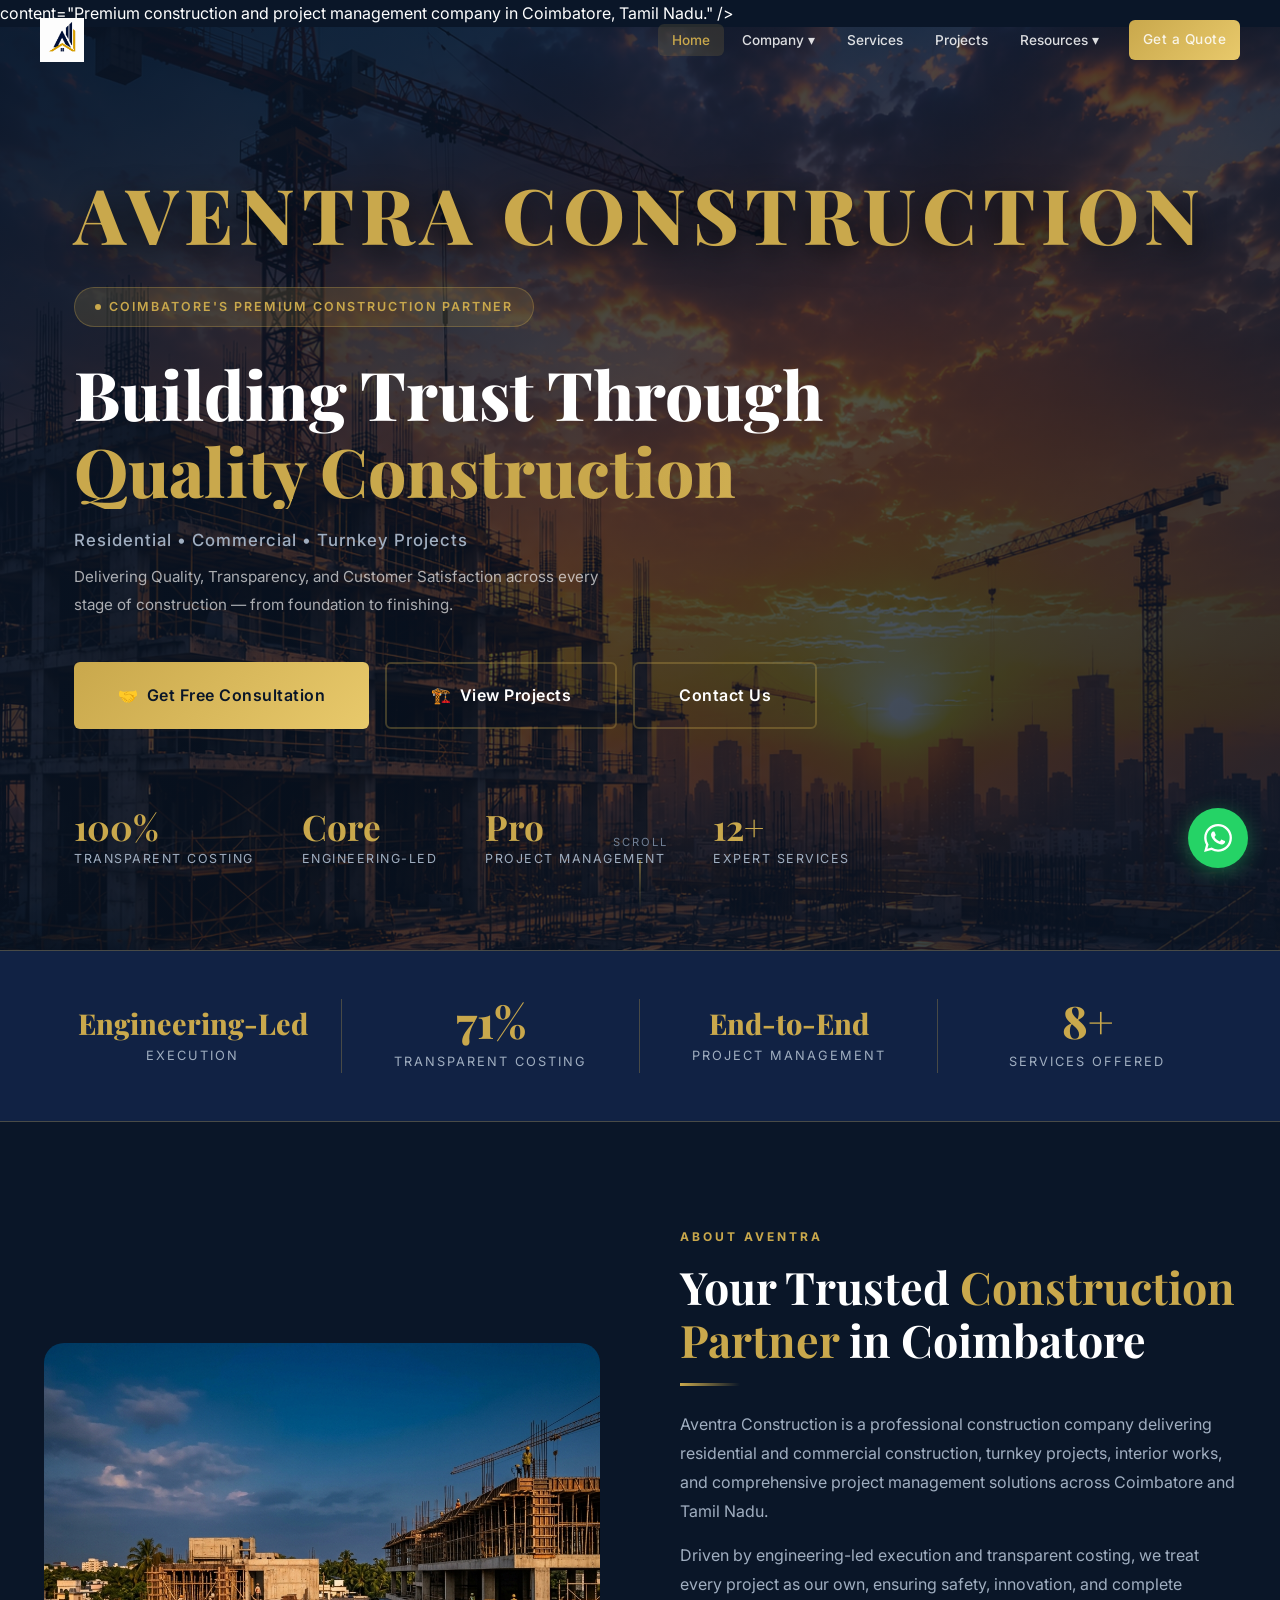
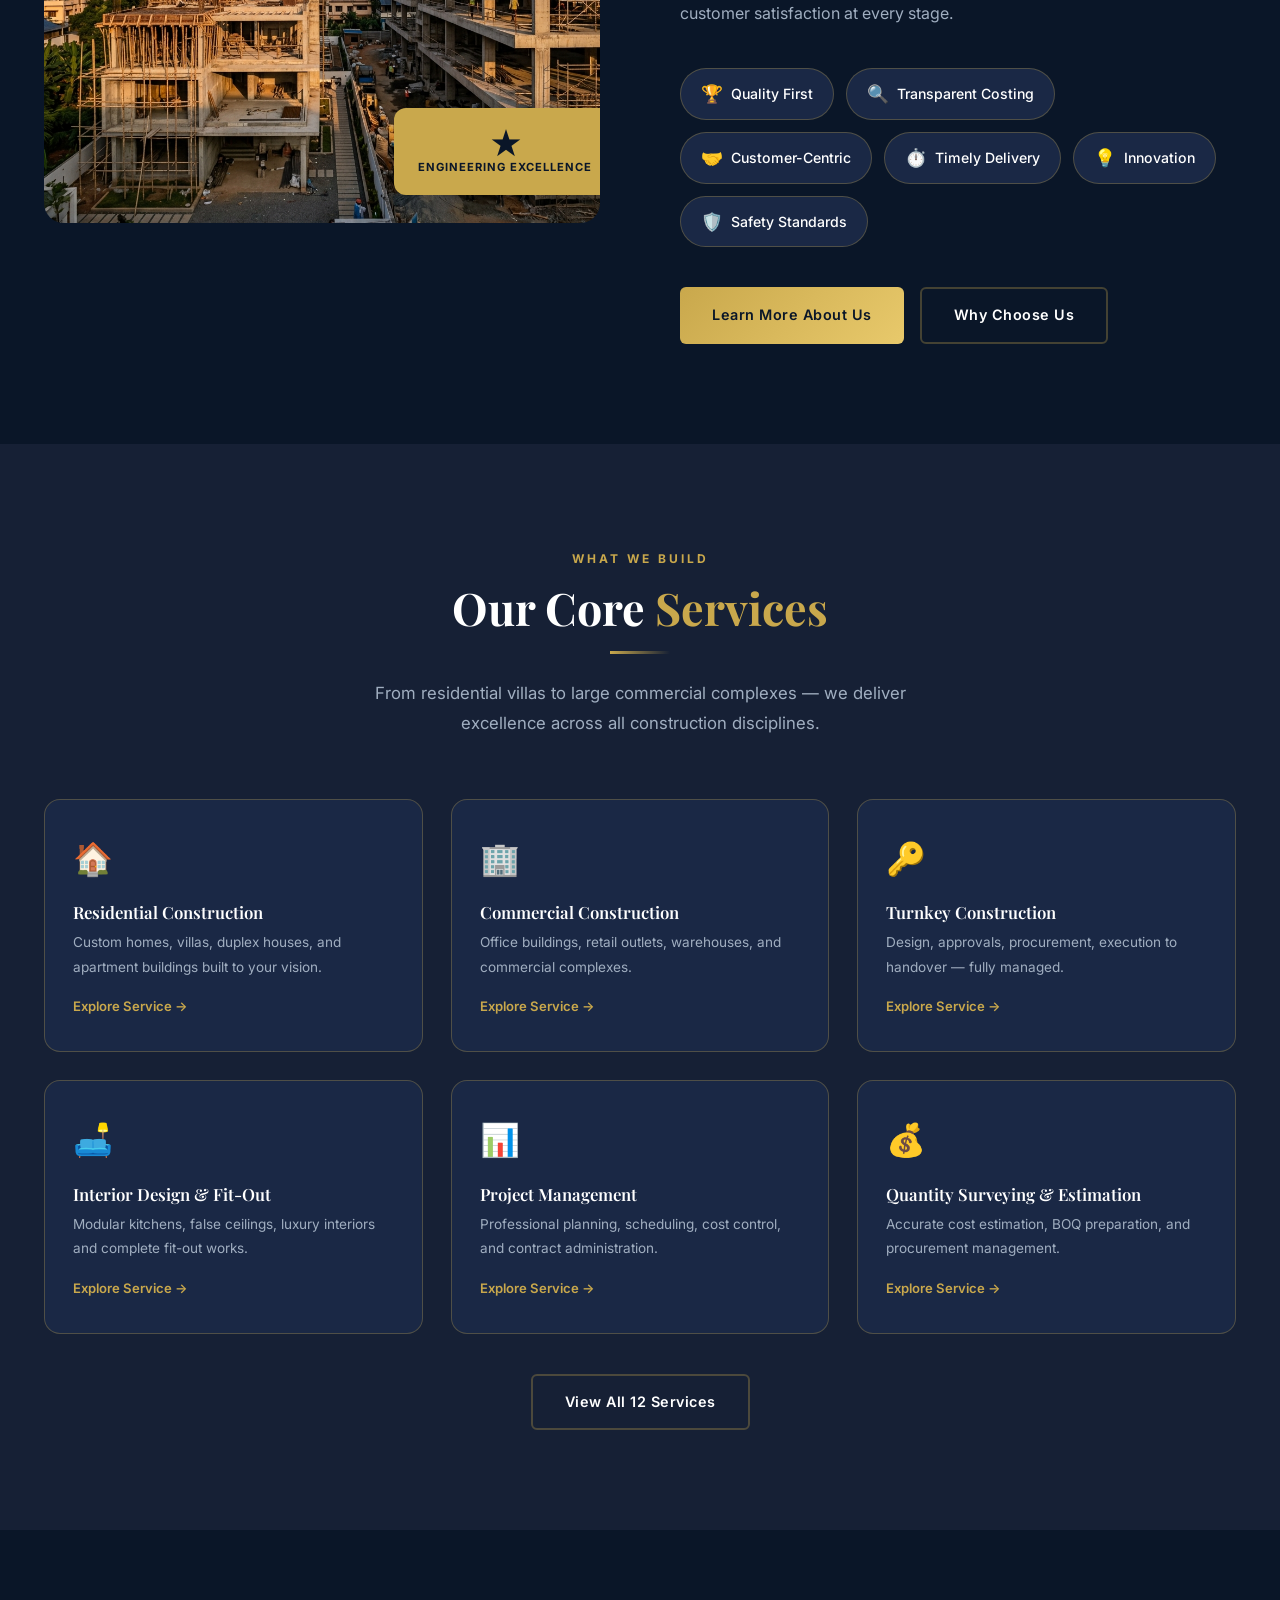
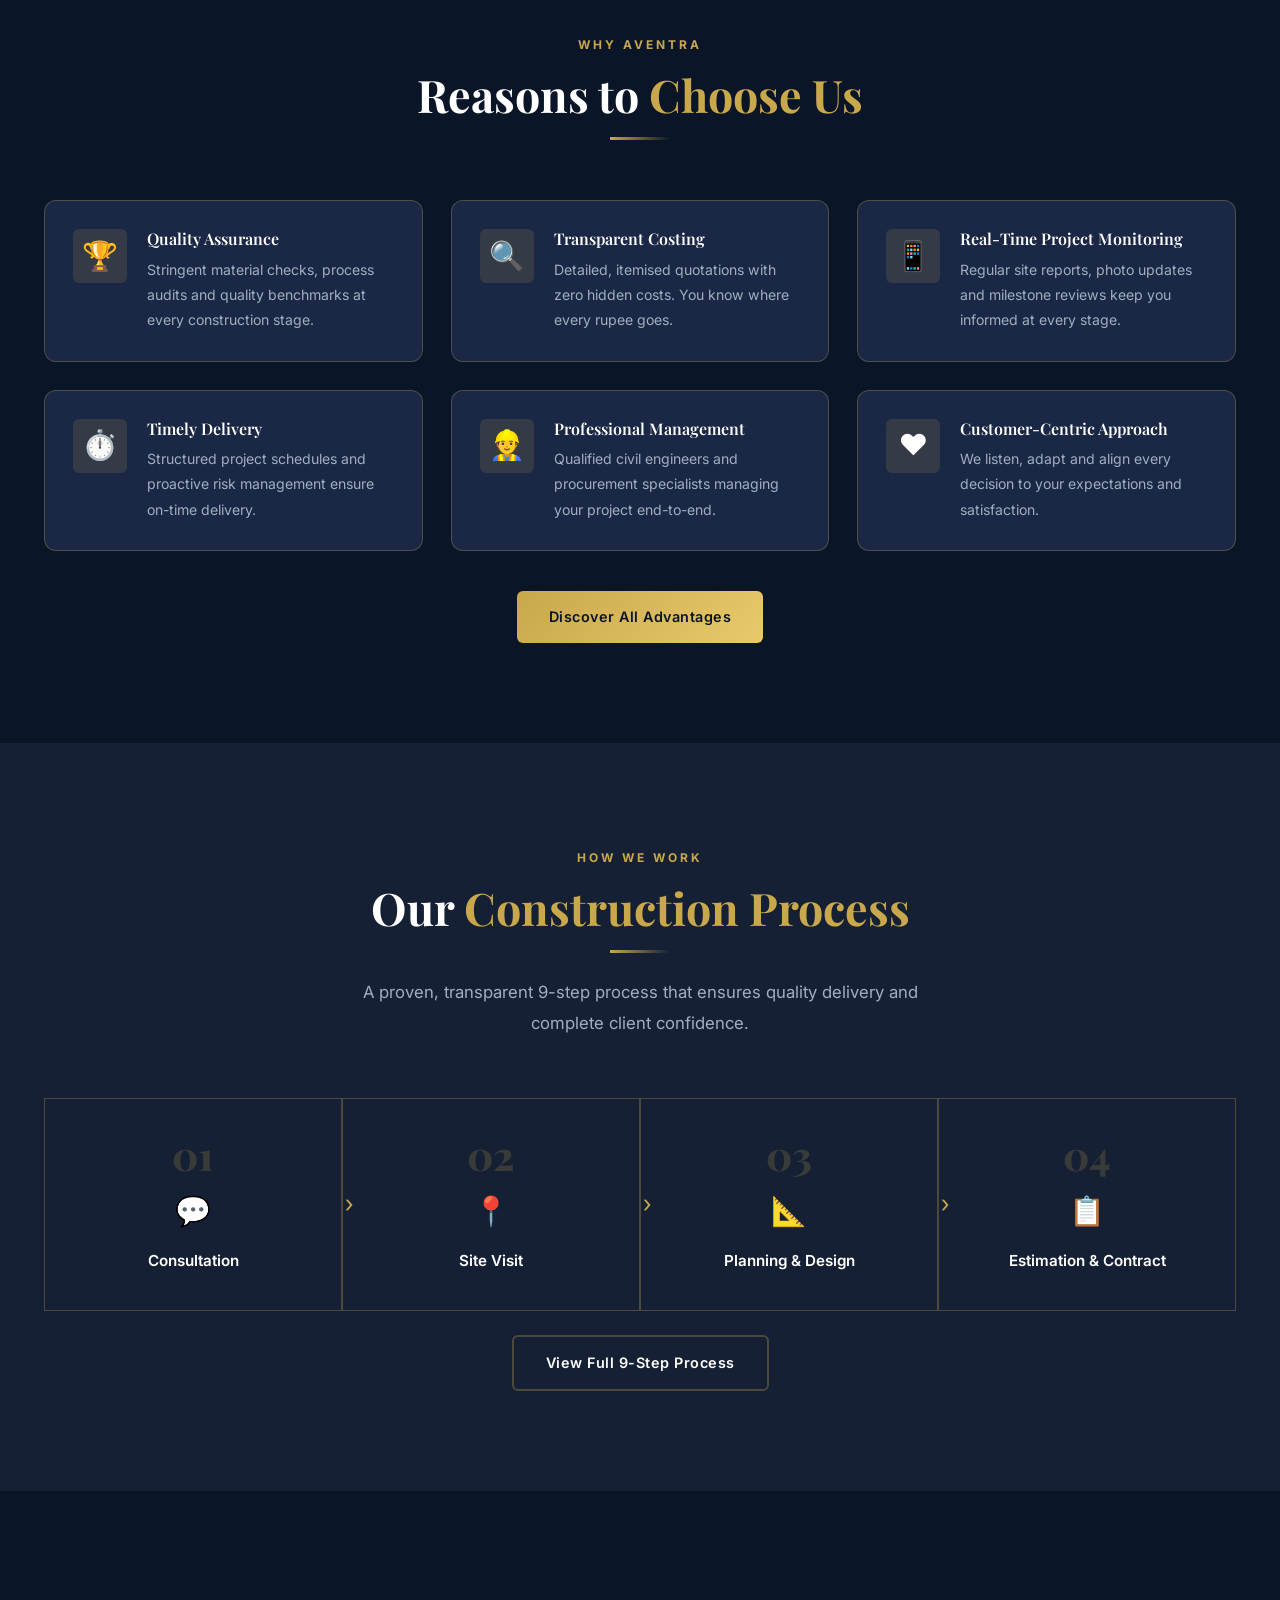
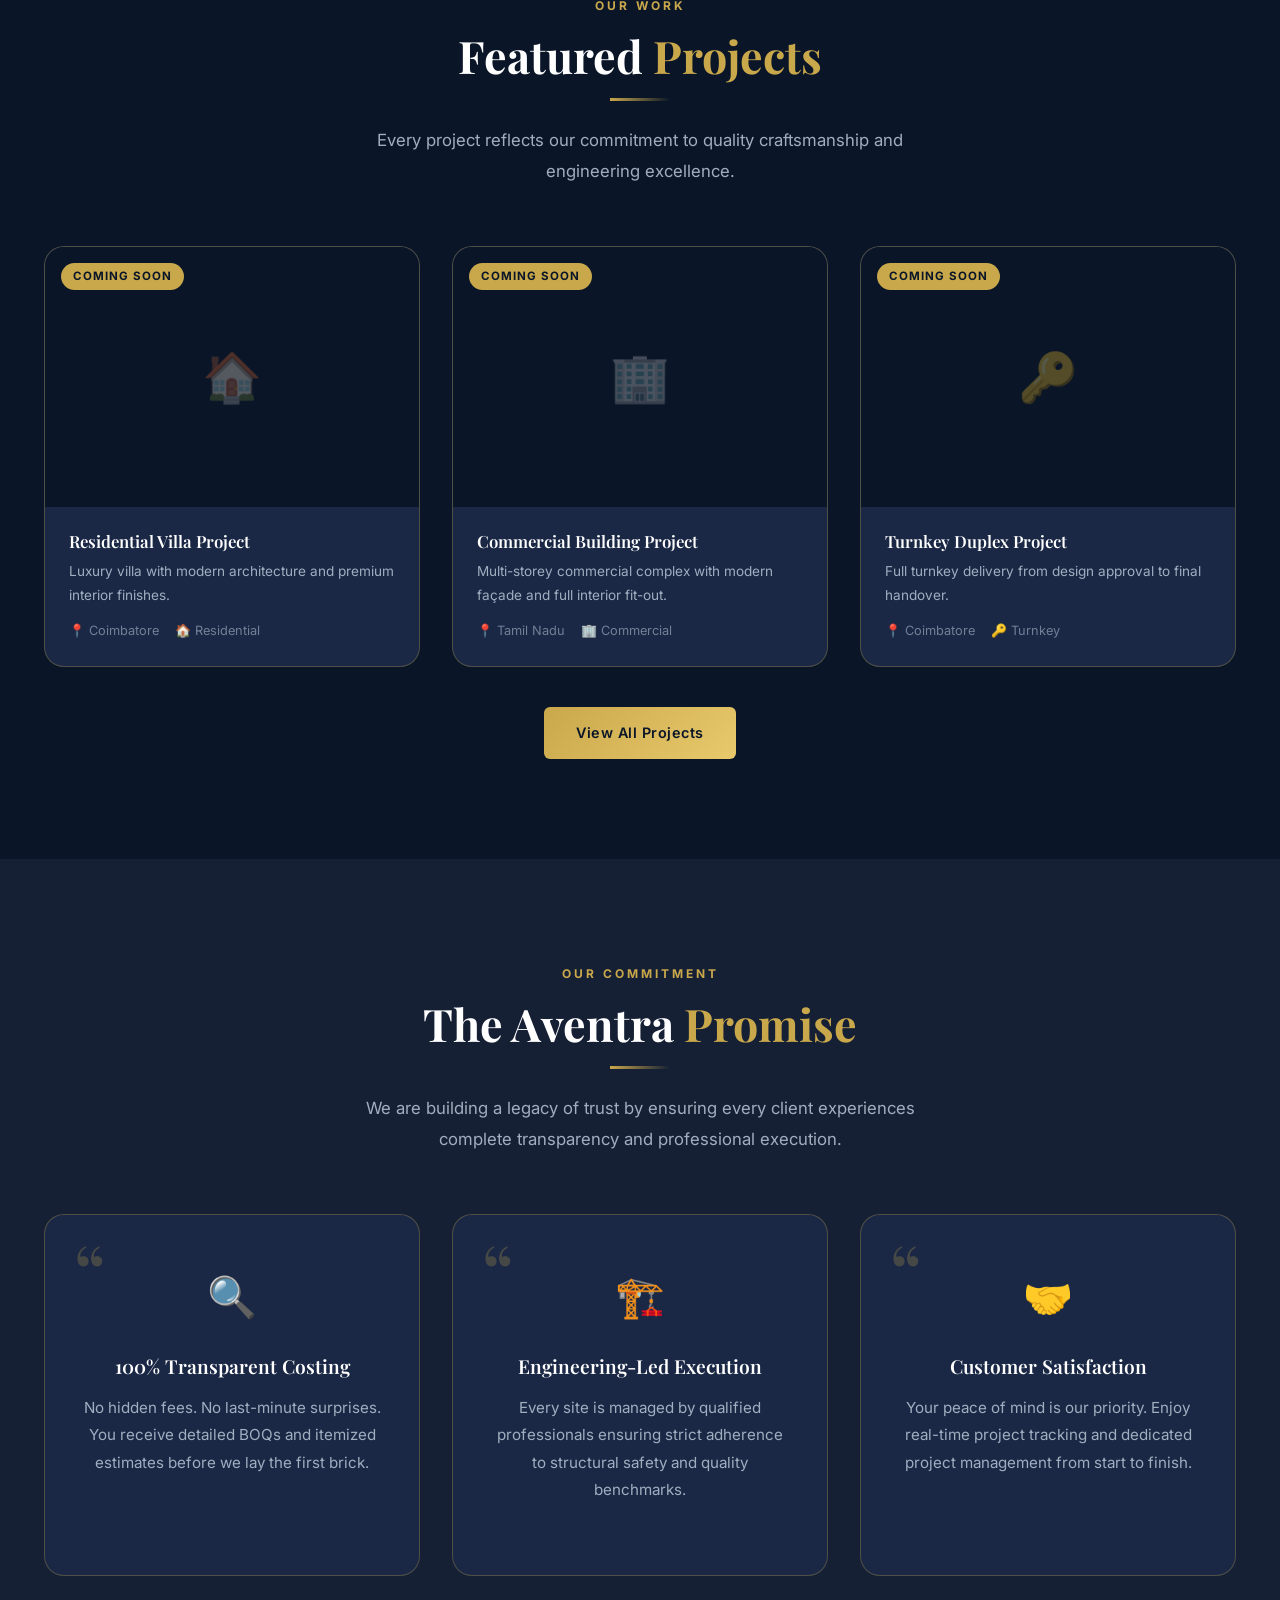
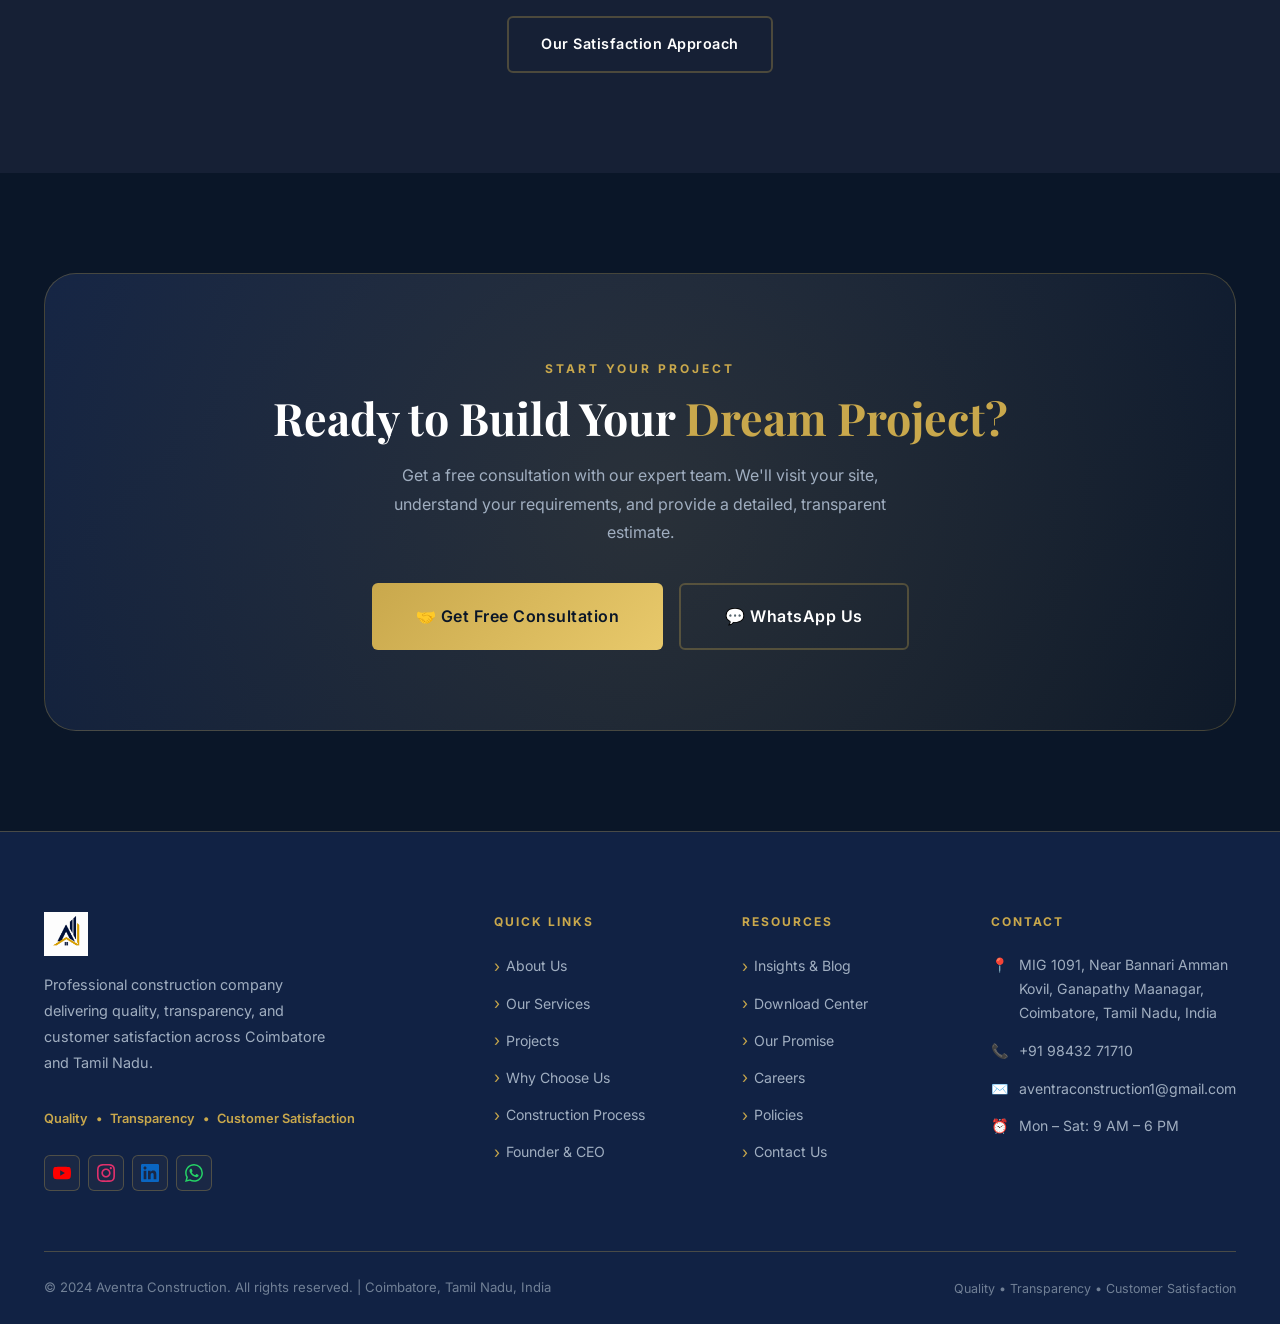
==== commit 0a7ae910: "Added Open Graph and Twitter cards" ====
--- a/index.html
+++ b/index.html
@@ -1,18 +1,9 @@
 <!DOCTYPE html>
 <html lang="en">
-<meta property="og:title" content="Aventra Construction | Quality • Transparency • Customer Satisfaction">
-
-<meta property="og:description"
-  content="Premium construction and project management company in Coimbatore. Residential, Commercial and Turnkey Projects.">
-
-<meta property="og:image" content="https://aventraconstruction.in/assets/images/LOGO.png">
-
-<meta property="og:url" content="https://aventraconstruction.in">
-
-<meta property="og:type" content="website">
 
 <head>
-  <!-- Google tag (gtag.js) -->
+
+  <!-- Google Analytics -->
   <script async src="https://www.googletagmanager.com/gtag/js?id=G-8YQQYE54JJ"></script>
   <script>
     window.dataLayer = window.dataLayer || [];
@@ -21,16 +12,39 @@
 
     gtag('config', 'G-8YQQYE54JJ');
   </script>
-  <meta charset="UTF-8" />
-  <meta name="viewport" content="width=device-width, initial-scale=1.0" />
-  <title>Aventra Construction | Quality • Transparency • Customer Satisfaction — Coimbatore</title>
+
+  <meta charset="UTF-8">
+  <meta name="viewport" content="width=device-width, initial-scale=1.0">
+
+  <title>Aventra Construction | Quality • Transparency • Customer Satisfaction – Coimbatore</title>
+
   <meta name="description"
-    content="Aventra Construction is a premium construction and project management company in Coimbatore, Tamil Nadu. Residential, commercial, turnkey and interior works." />
+    content="Aventra Construction is a premium construction and project management company in Coimbatore. Residential, Commercial and Turnkey Projects.">
+
   <meta name="keywords"
-    content="construction company Coimbatore, building contractor Coimbatore, residential construction Tamil Nadu, commercial construction Coimbatore, turnkey projects" />
-  <meta property="og:title" content="Aventra Construction — Building Trust Through Quality" />
+    content="construction company Coimbatore, building contractor Coimbatore, residential construction, commercial construction, turnkey projects">
+
+  <!-- Open Graph -->
+  <meta property="og:title" content="Aventra Construction — Building Trust Through Quality">
   <meta property="og:description"
-    content="Premium construction and project management company in Coimbatore, Tamil Nadu." />
+    content="Premium construction and project management company in Coimbatore. Residential, Commercial and Turnkey Projects.">
+  <meta property="og:image" content="https://aventraconstruction.in/assets/images/LOGO.png">
+  <meta property="og:url" content="https://aventraconstruction.in">
+  <meta property="og:type" content="website">
+
+  <!-- Twitter Card -->
+  <meta name="twitter:card" content="summary_large_image">
+  <meta name="twitter:title" content="Aventra Construction — Building Trust Through Quality">
+  <meta name="twitter:description" content="Premium construction and project management company in Coimbatore.">
+  <meta name="twitter:image" content="https://aventraconstruction.in/assets/images/LOGO.png">
+
+  <link rel="canonical" href="https://aventraconstruction.in">
+  <link rel="stylesheet" href="css/style.css">
+
+  <link rel="preconnect" href="https://fonts.googleapis.com">
+  <link rel="preconnect" href="https://fonts.gstatic.com" crossorigin>
+
+  content="Premium construction and project management company in Coimbatore, Tamil Nadu." />
   <link rel="canonical" href="index.html" />
   <link rel="stylesheet" href="css/style.css" />
   <link rel="preconnect" href="https://fonts.googleapis.com" />
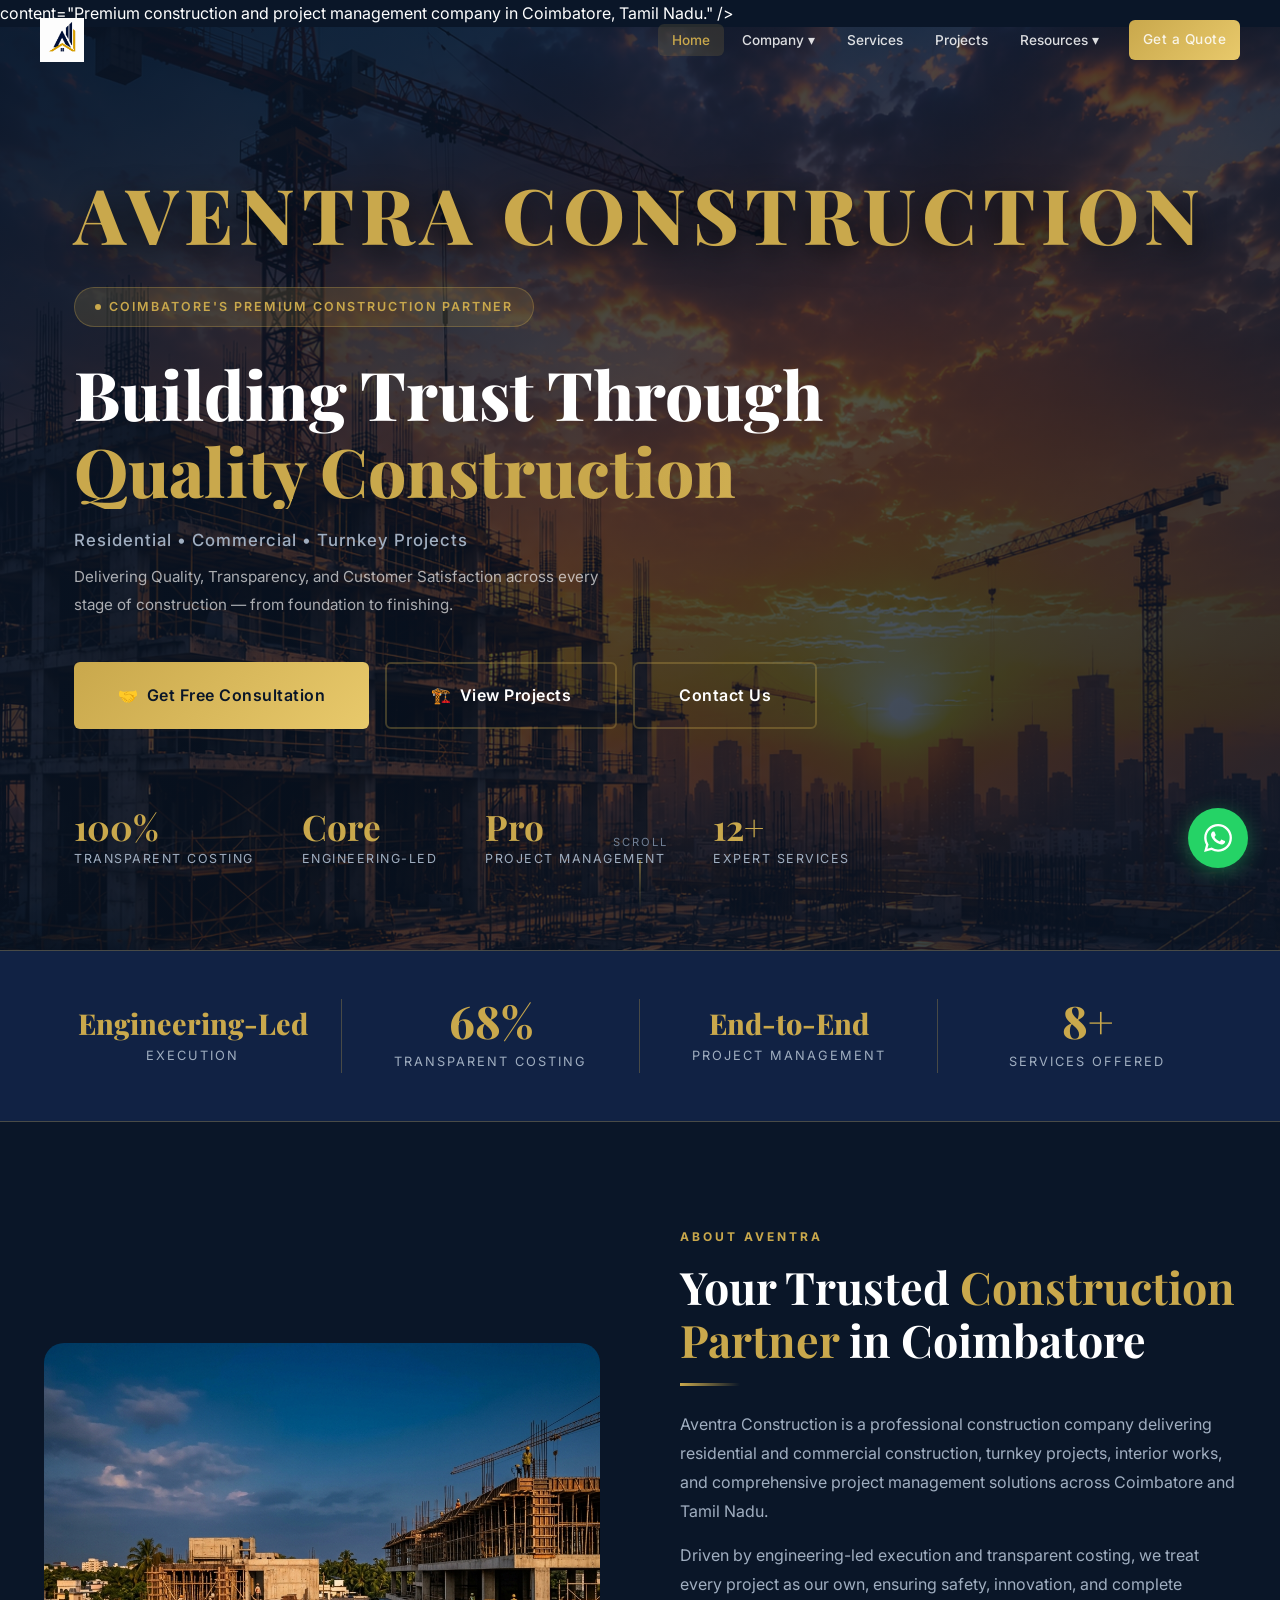
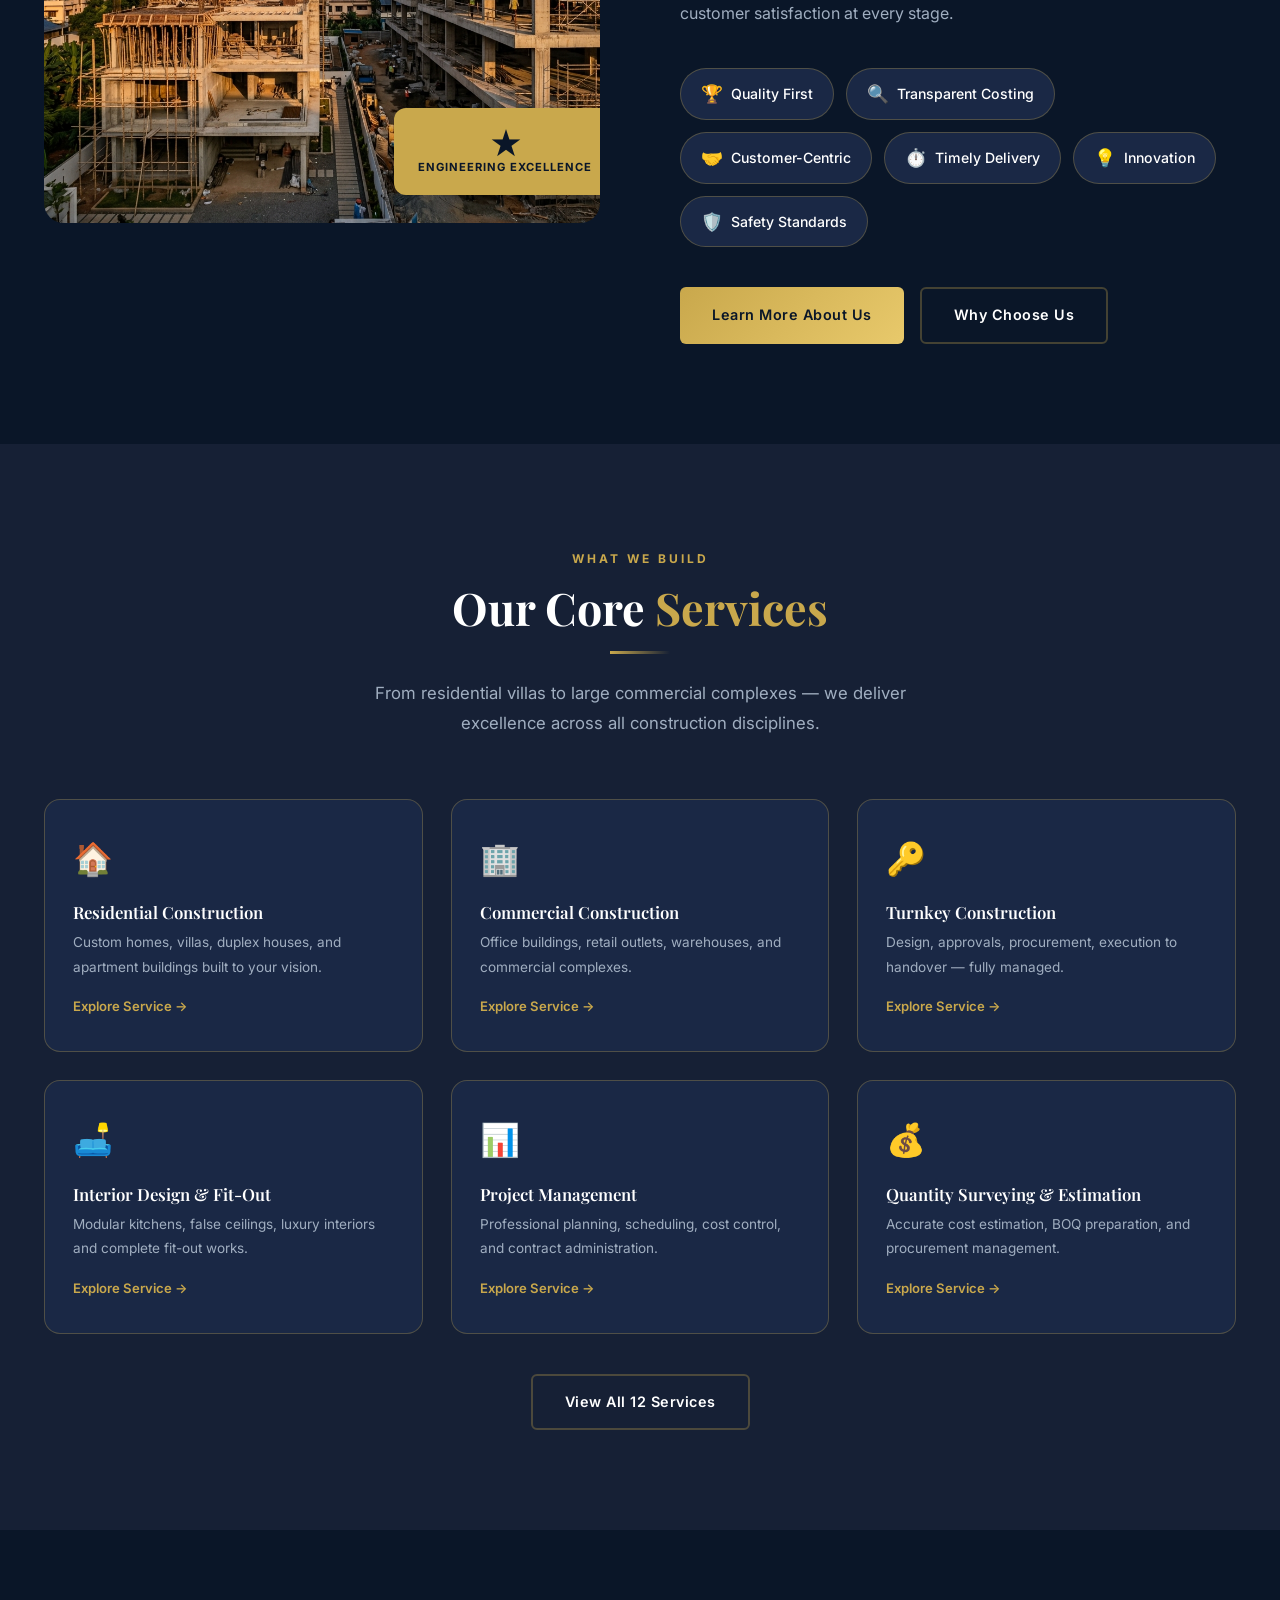
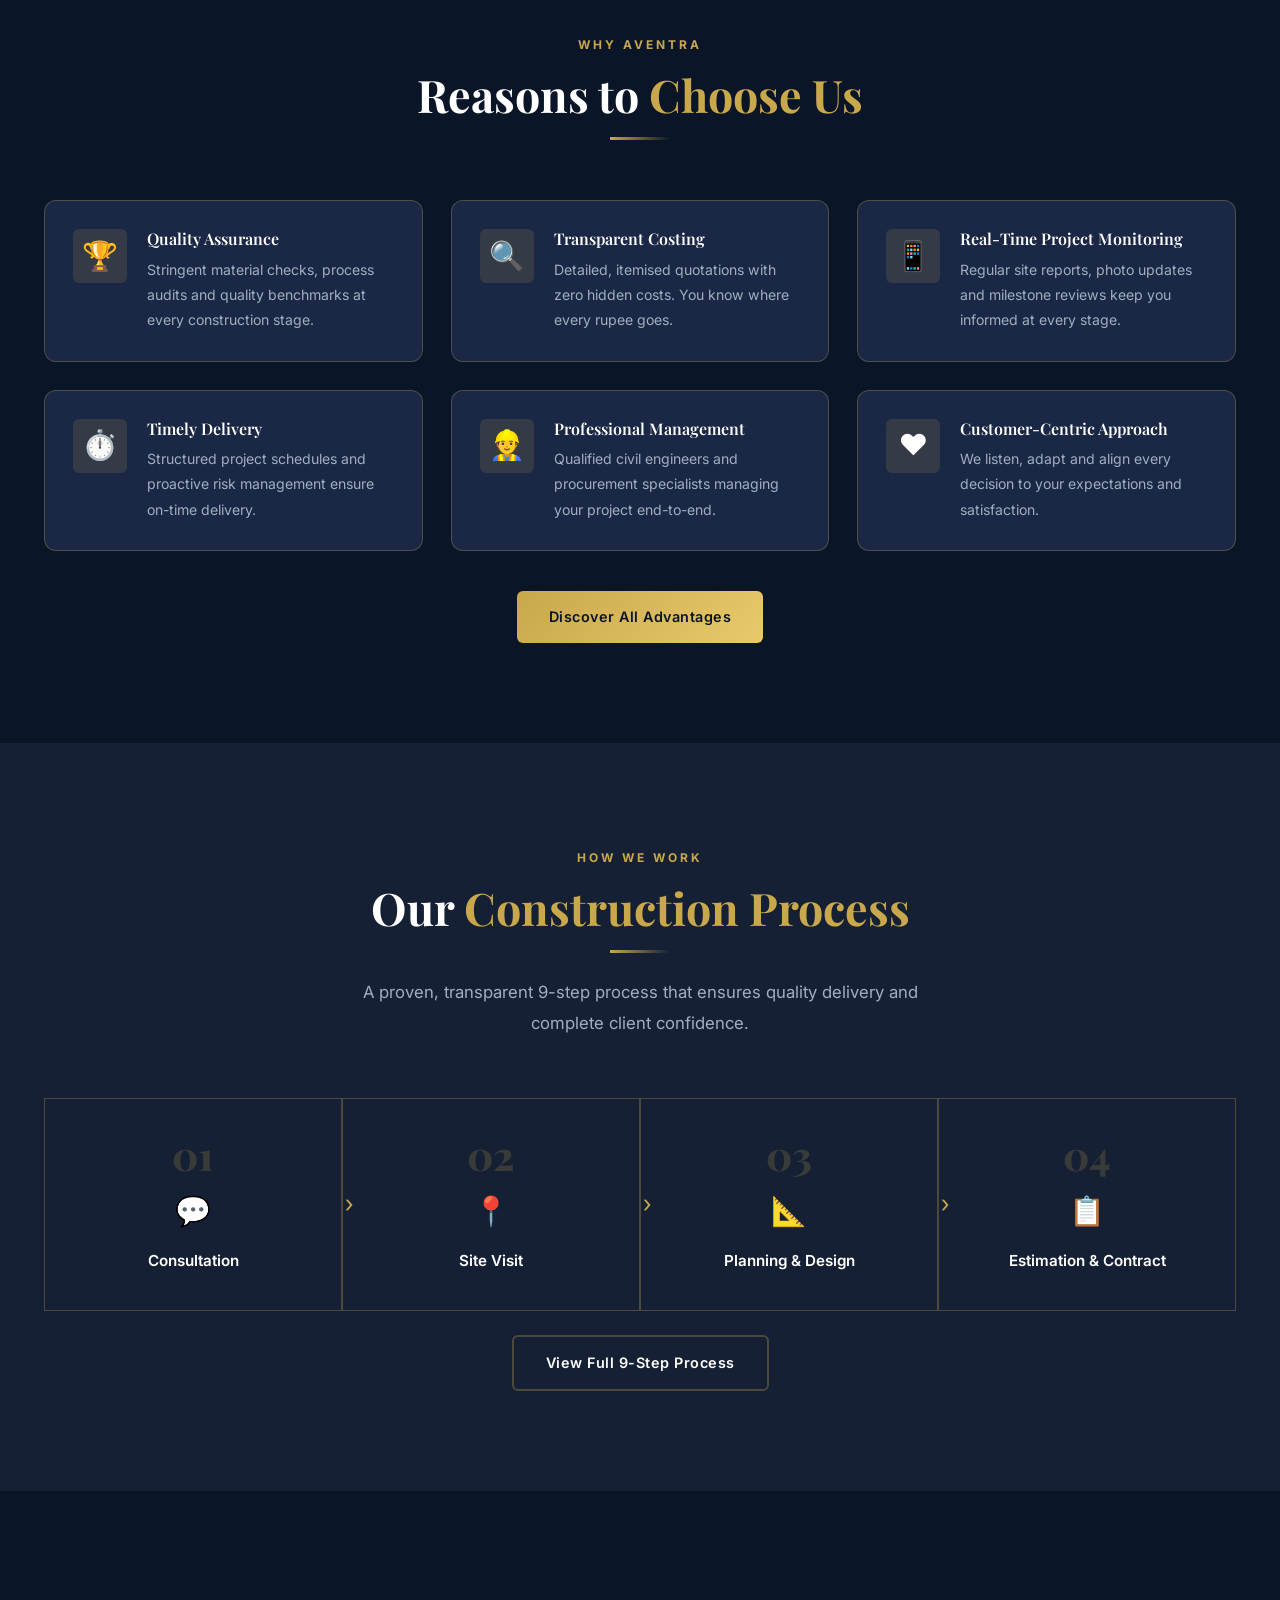
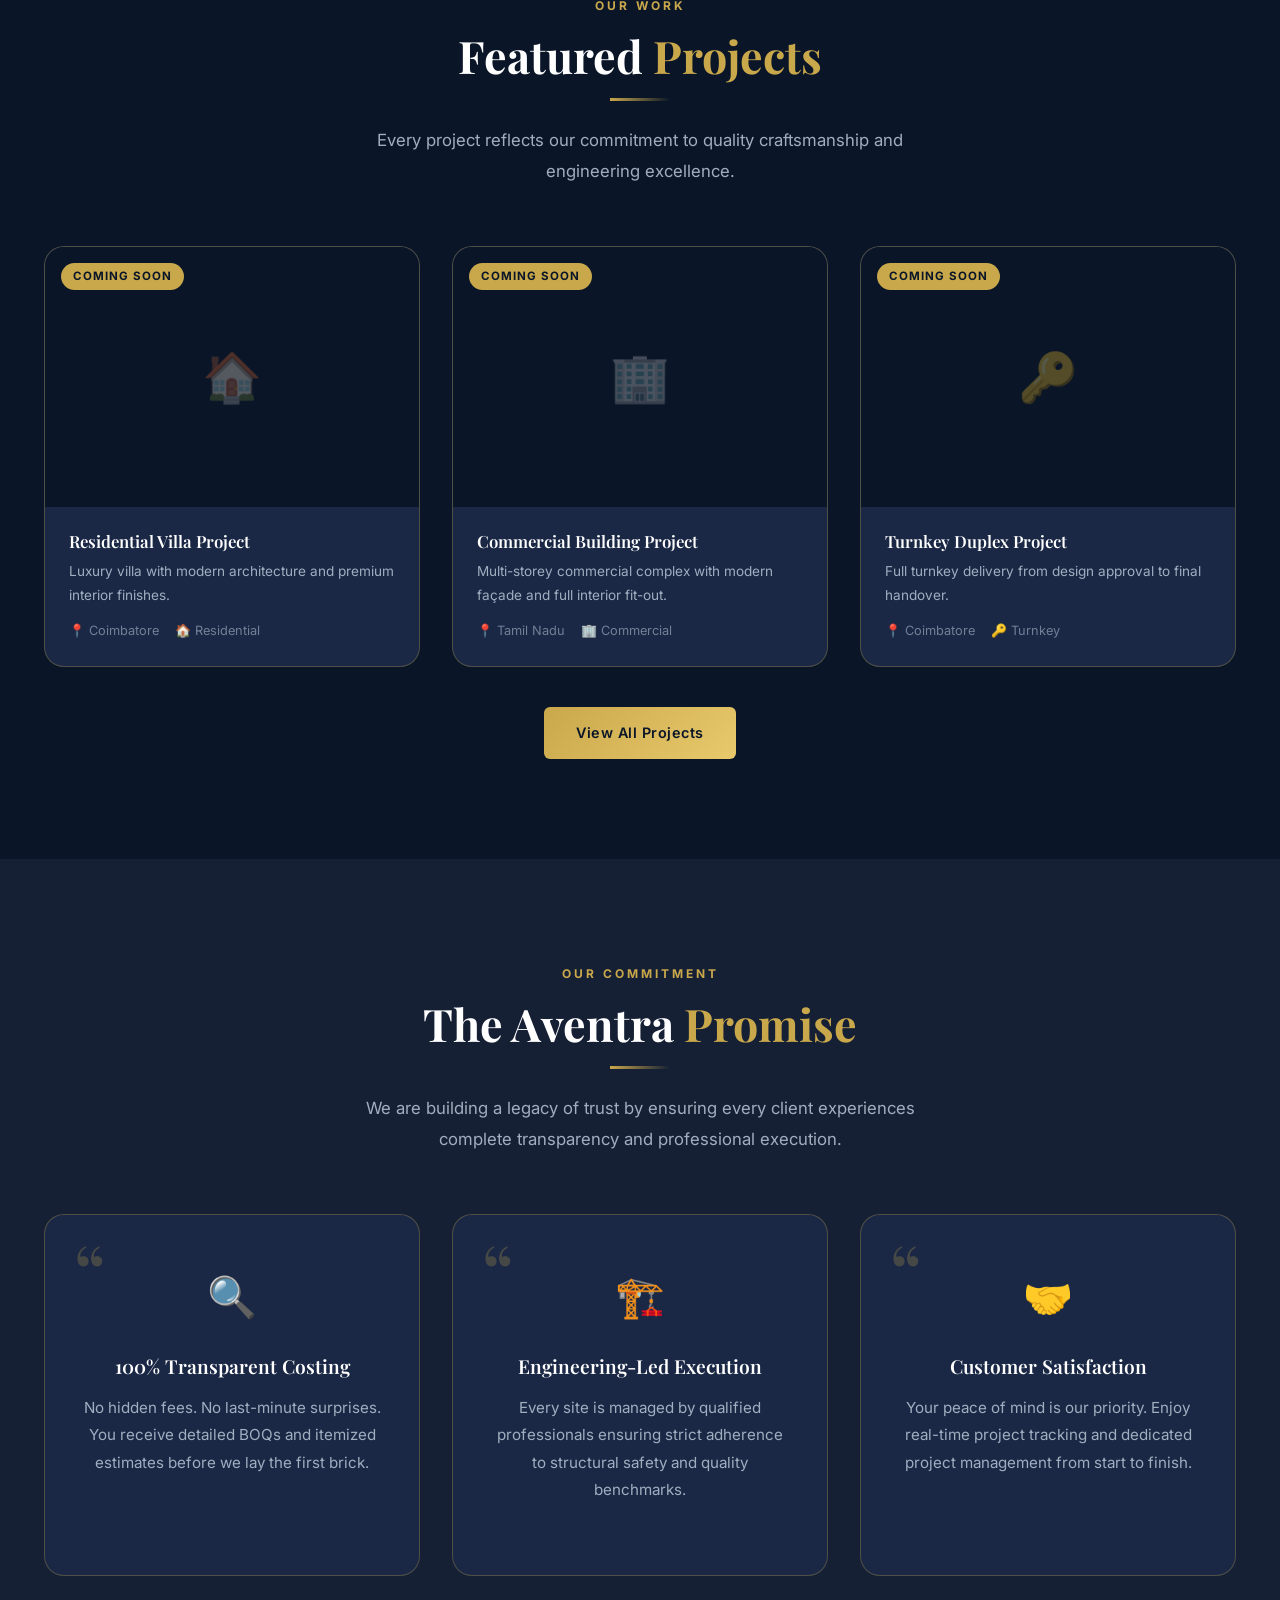
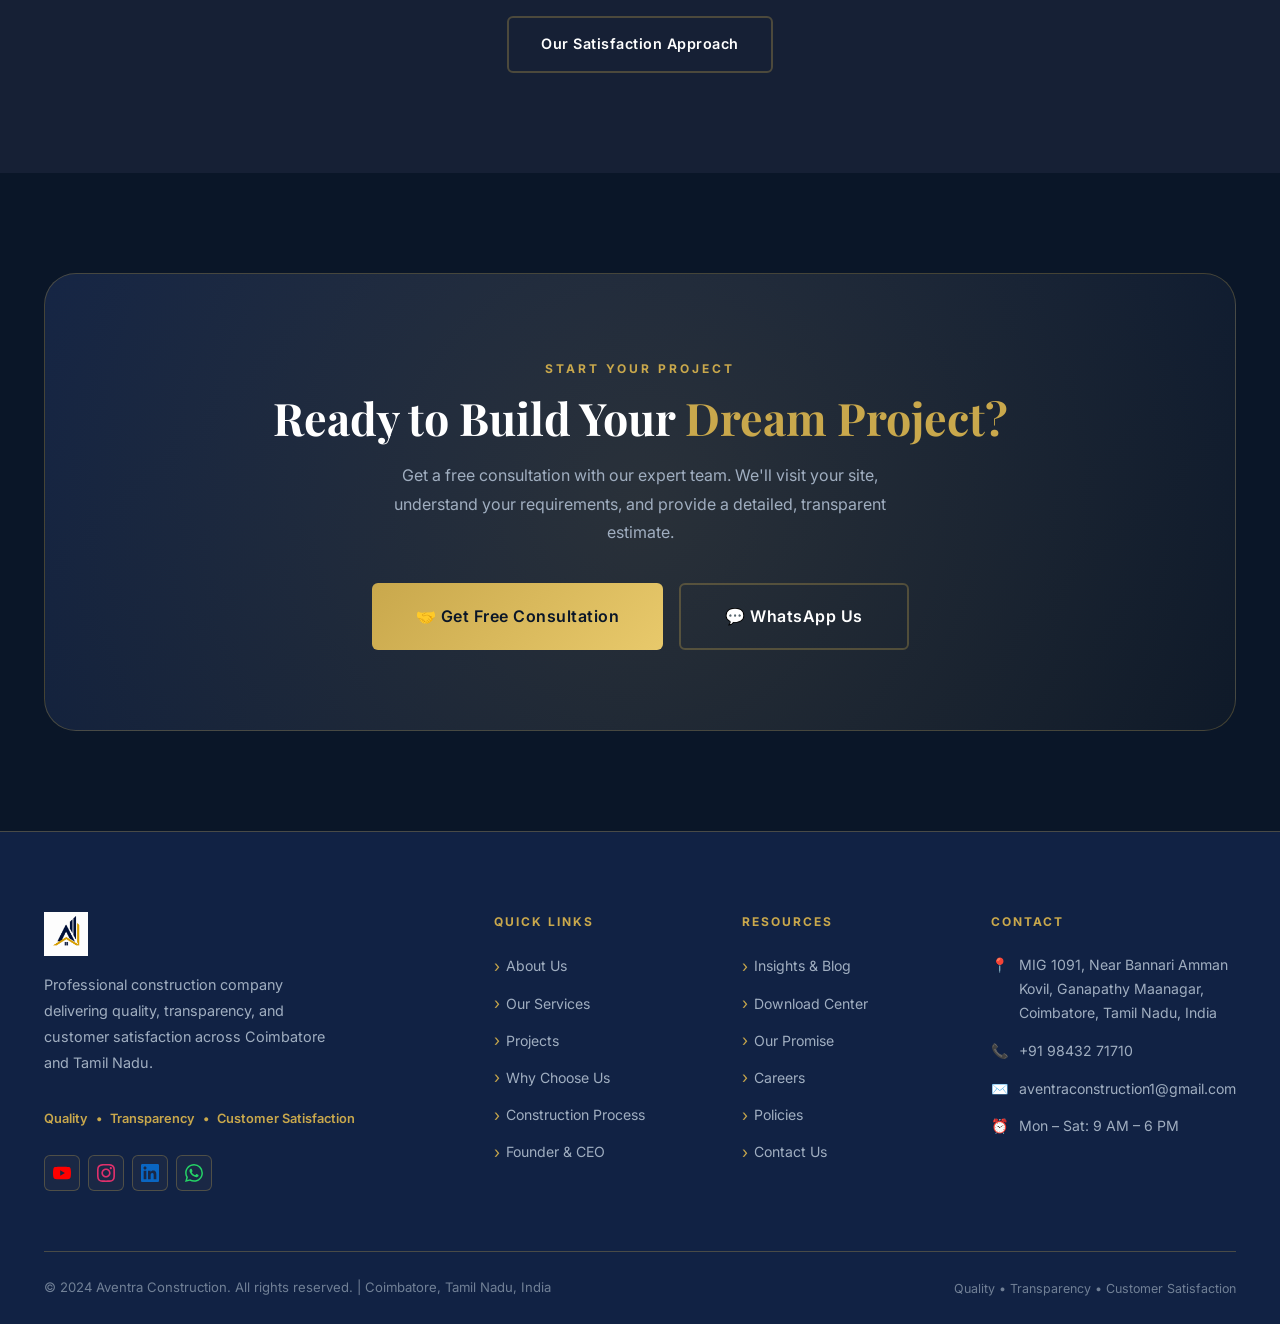
==== commit 341721c0: "Added Bing Webmaster verification" ====
--- a/index.html
+++ b/index.html
@@ -12,6 +12,7 @@
 
     gtag('config', 'G-8YQQYE54JJ');
   </script>
+  <meta name="msvalidate.01" content="899AD507E106D65C8406AF3FE365CF71" />
 
   <meta charset="UTF-8">
   <meta name="viewport" content="width=device-width, initial-scale=1.0">
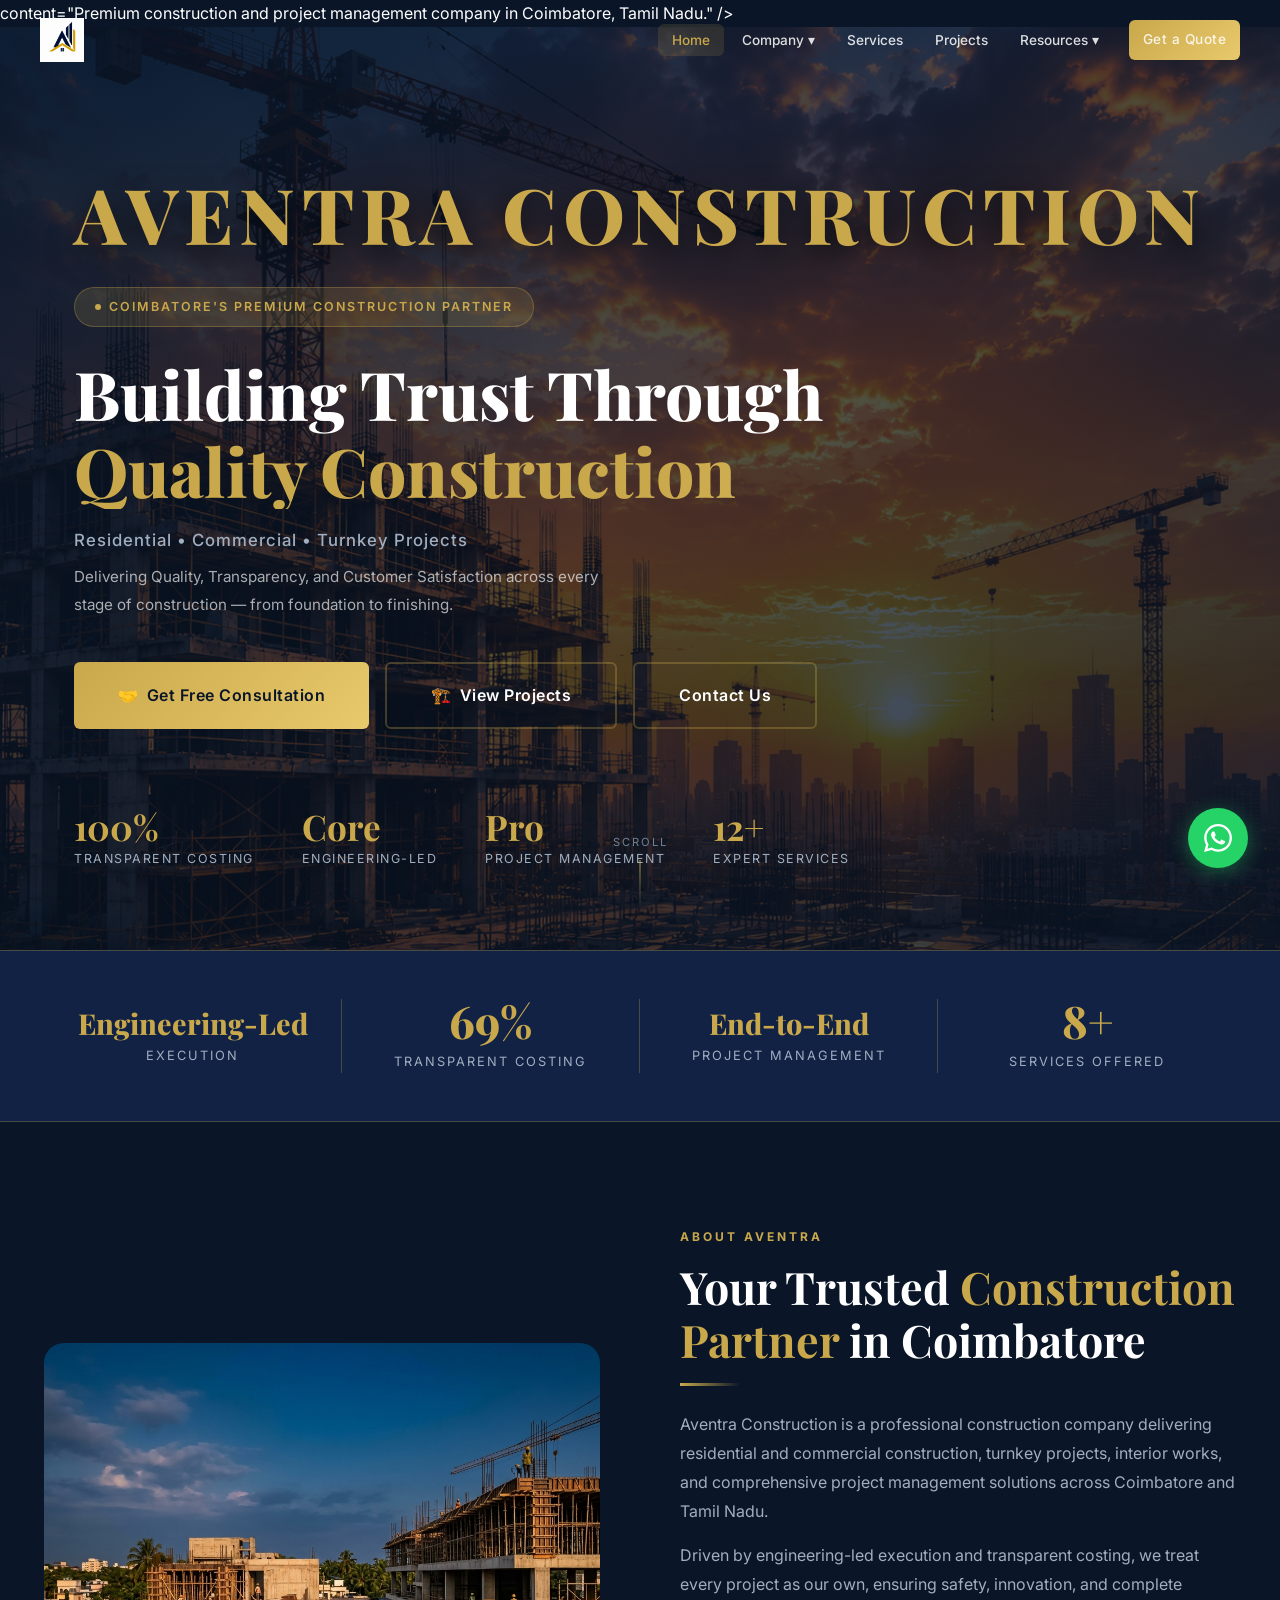
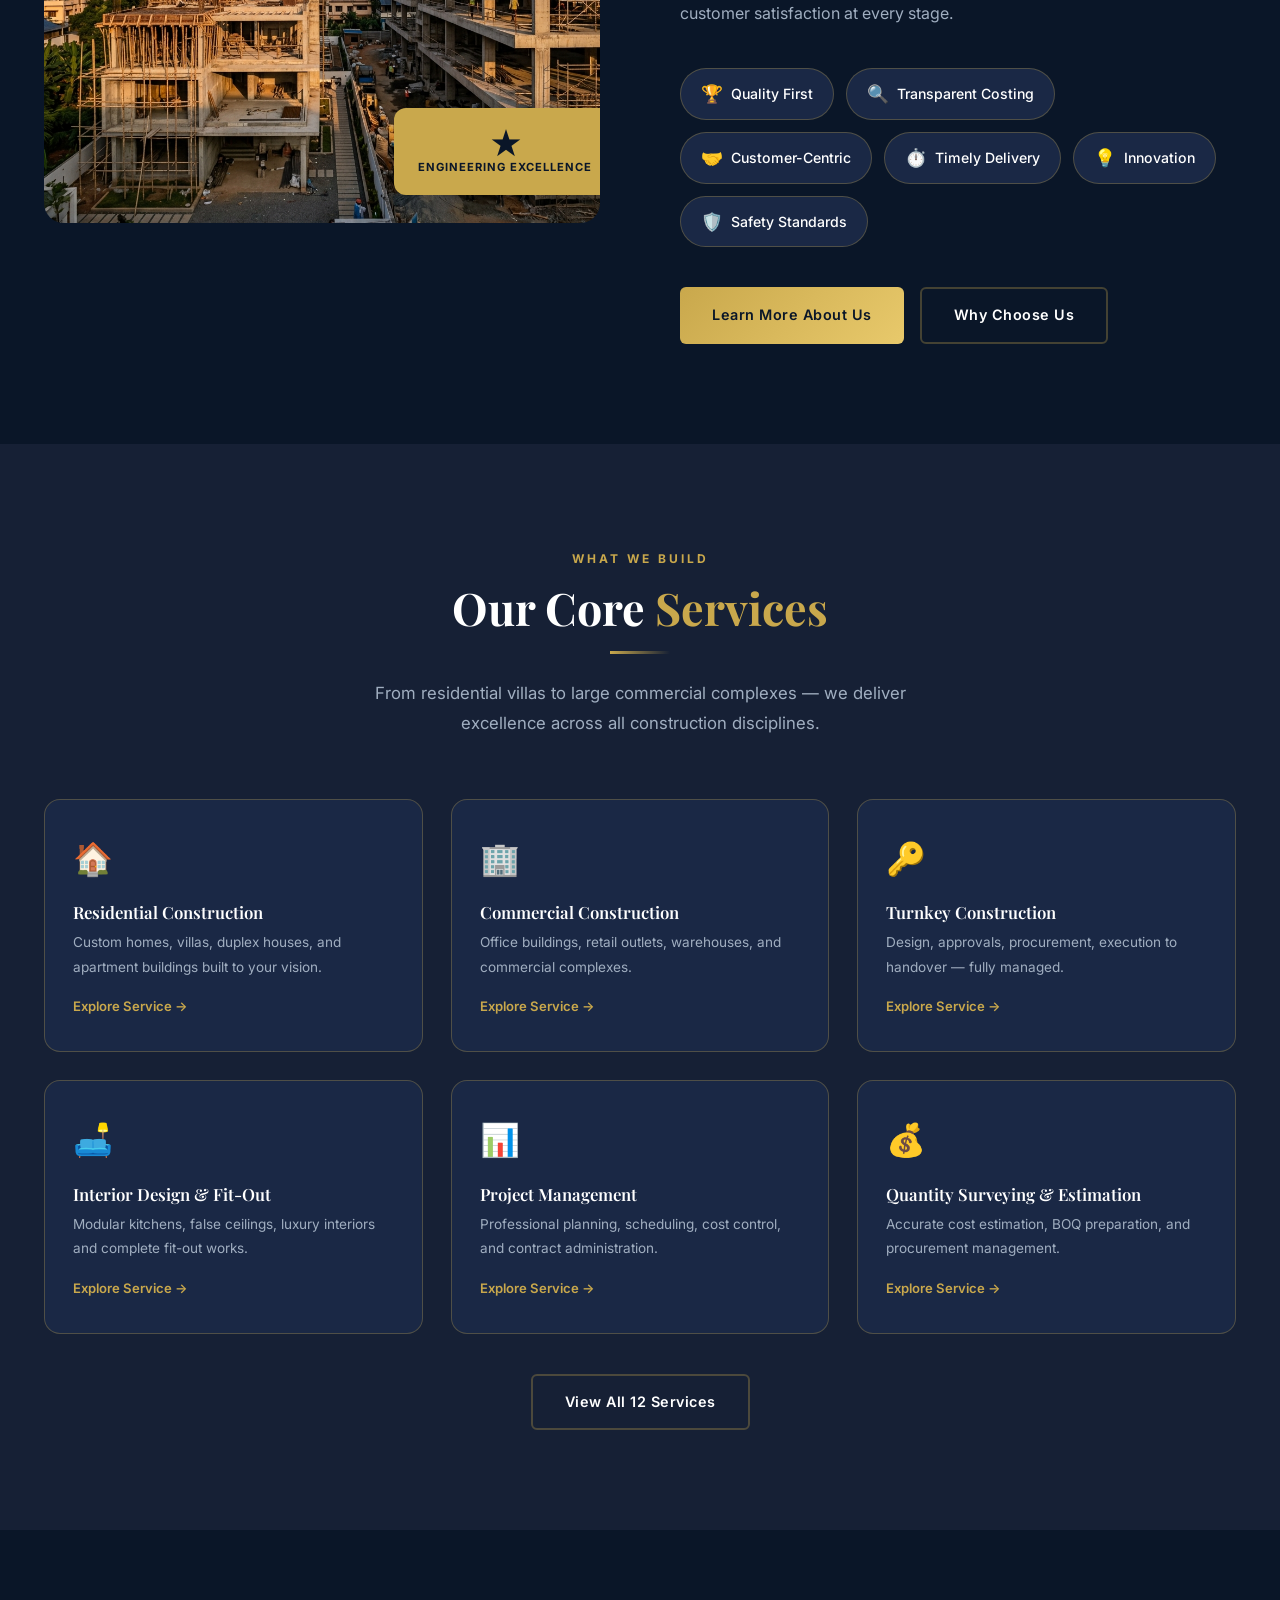
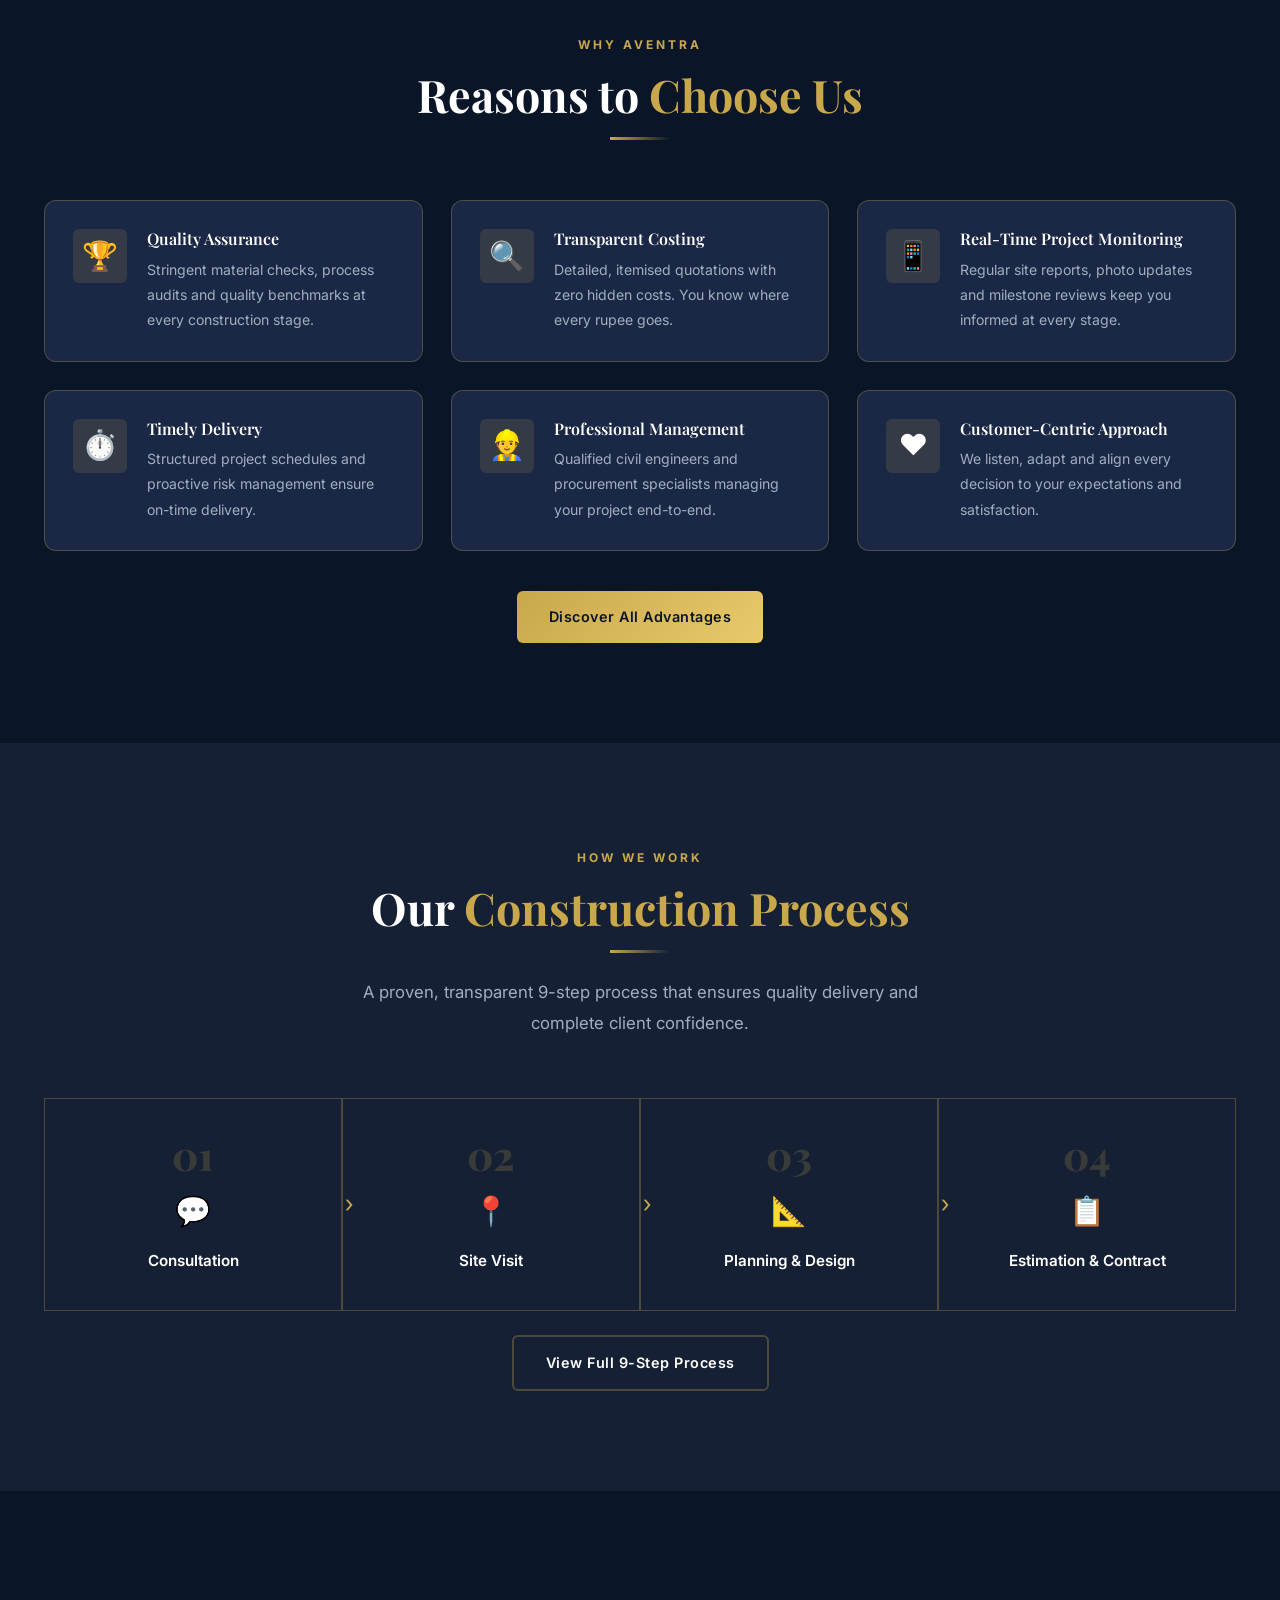
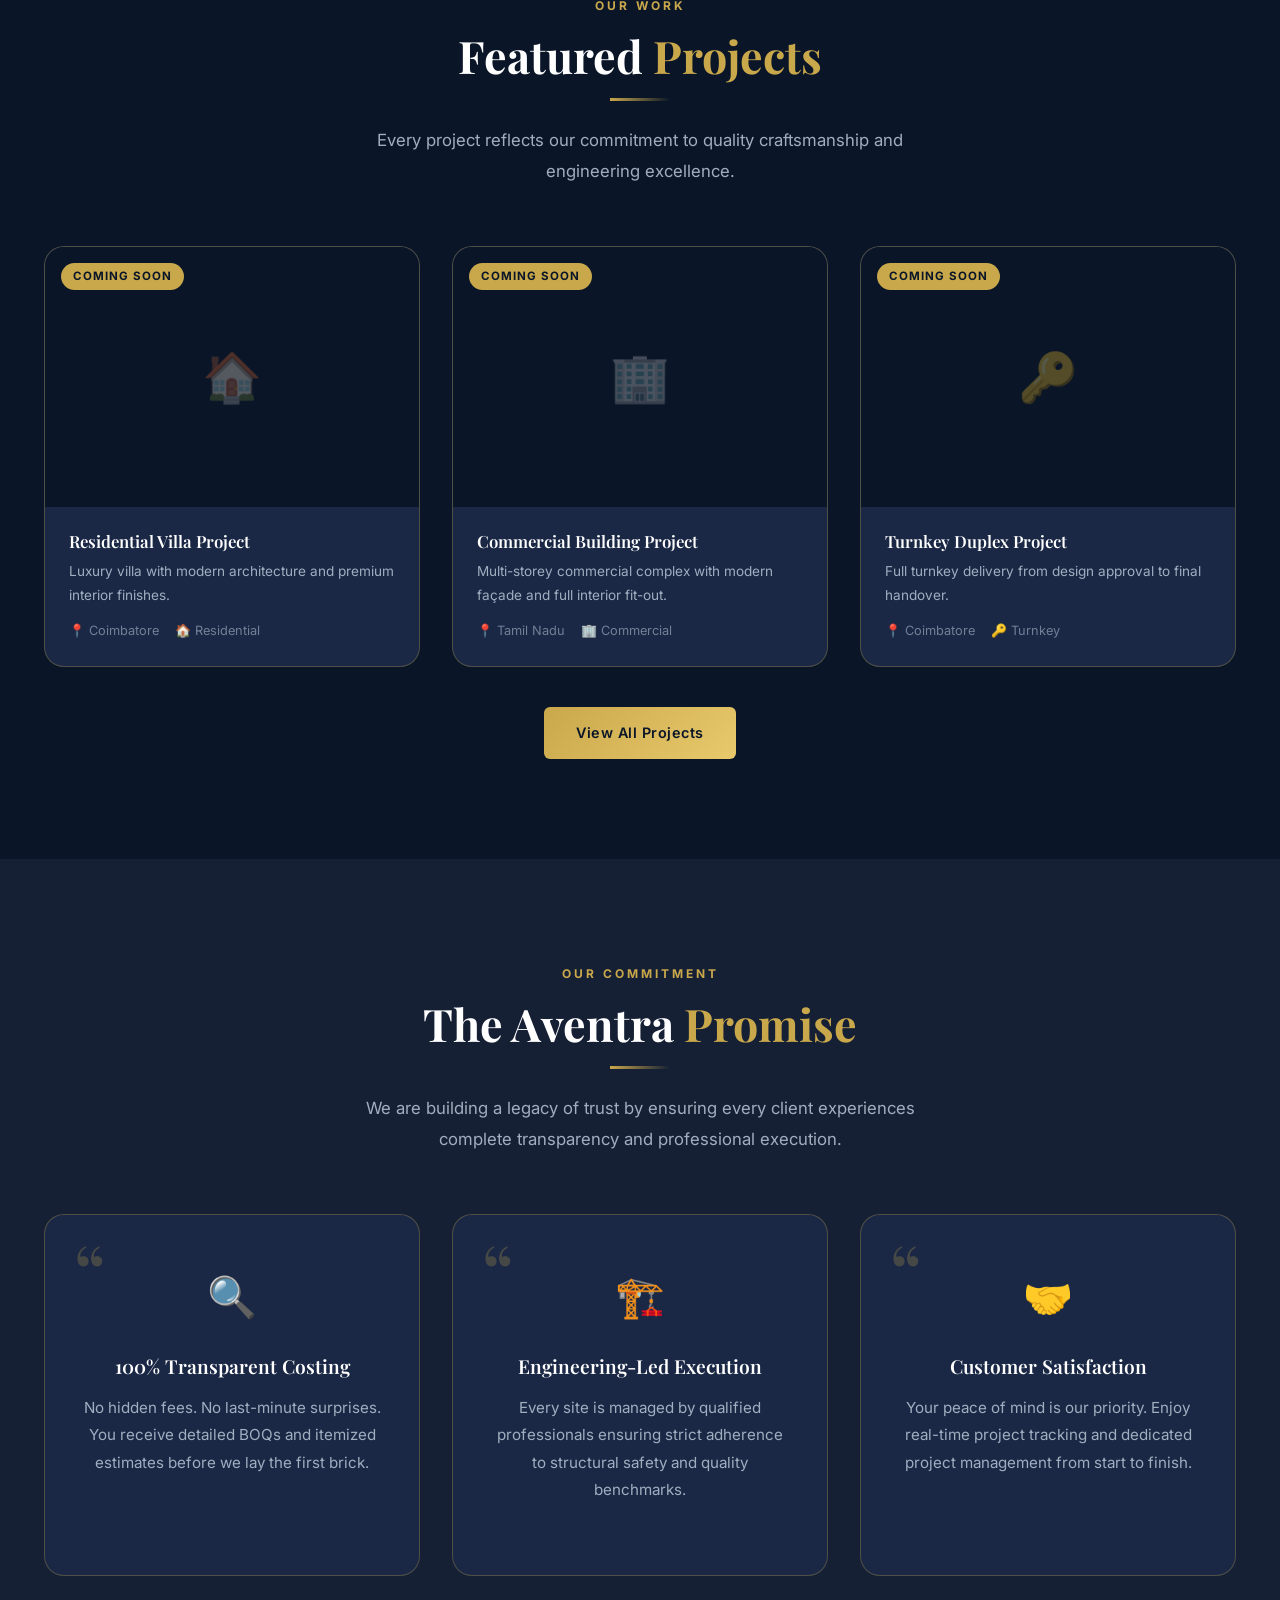
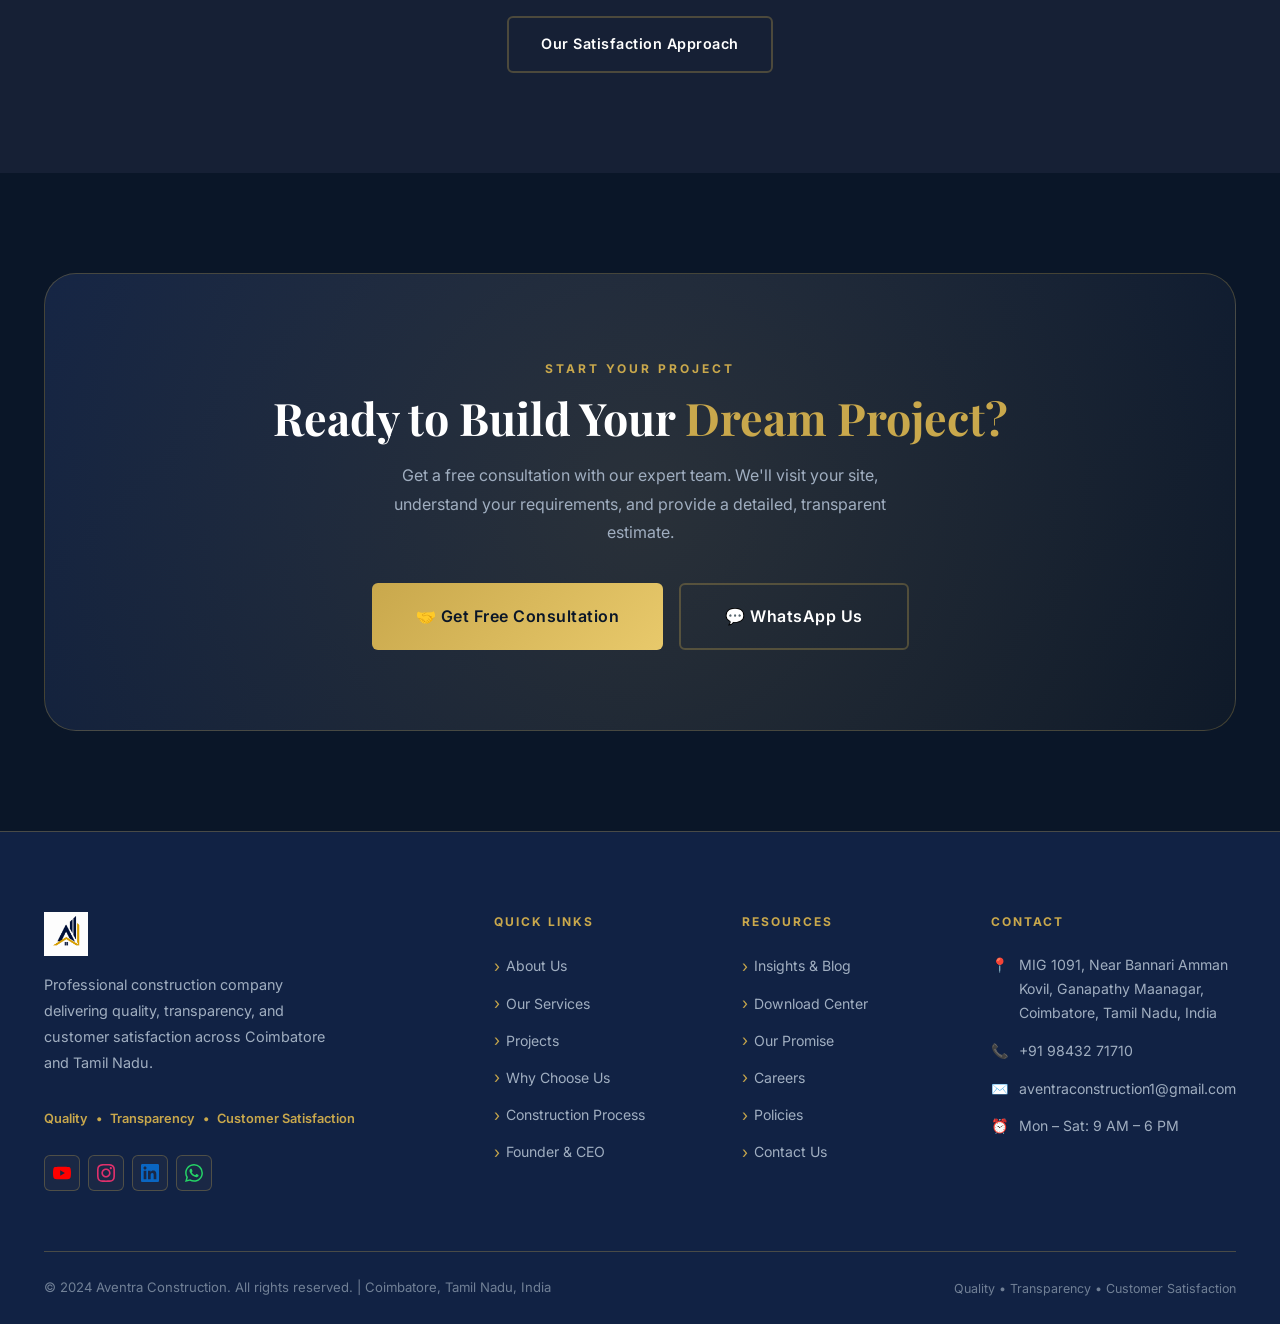
==== commit 9ce8db20: "Added Construction Company Schema" ====
--- a/index.html
+++ b/index.html
@@ -13,6 +13,83 @@
     gtag('config', 'G-8YQQYE54JJ');
   </script>
   <meta name="msvalidate.01" content="899AD507E106D65C8406AF3FE365CF71" />
+  <script type="application/ld+json">
+{
+  "@context": "https://schema.org",
+  "@type": "ConstructionBusiness",
+  "name": "Aventra Construction",
+  "url": "https://aventraconstruction.in",
+  "logo": "https://aventraconstruction.in/assets/images/LOGO.png",
+  "image": "https://aventraconstruction.in/assets/images/LOGO.png",
+  "description": "Aventra Construction is a construction company in Coimbatore offering residential construction, commercial construction, turnkey projects, planning and design, interiors and renovation services.",
+  "email": "aventraconstruction1@gmail.com",
+  "telephone": "+919843271710",
+  "address": {
+    "@type": "PostalAddress",
+    "streetAddress": "MIG 1091, Near Bannari Amman Kovil, Ganapathy Maanagar",
+    "addressLocality": "Coimbatore",
+    "addressRegion": "Tamil Nadu",
+    "addressCountry": "IN"
+  },
+  "areaServed": [
+    "Coimbatore",
+    "Pollachi",
+    "Salem",
+    "Erode"
+  ],
+  "sameAs": [
+    "https://www.instagram.com/aventra_construction/",
+    "https://www.linkedin.com/company/aventra-construction/",
+    "https://www.youtube.com/@AventraConstructions",
+    "https://www.google.co.in/search?utm_medium=noren&utm_source=gbp&utm_campaign=2026&q=Aventra+Construction&ludocid=15441568794648323915"
+  ],
+  "makesOffer": [
+    {
+      "@type": "Offer",
+      "itemOffered": {
+        "@type": "Service",
+        "name": "Residential Construction"
+      }
+    },
+    {
+      "@type": "Offer",
+      "itemOffered": {
+        "@type": "Service",
+        "name": "Commercial Construction"
+      }
+    },
+    {
+      "@type": "Offer",
+      "itemOffered": {
+        "@type": "Service",
+        "name": "Turnkey Projects"
+      }
+    },
+    {
+      "@type": "Offer",
+      "itemOffered": {
+        "@type": "Service",
+        "name": "Planning and Design"
+      }
+    },
+    {
+      "@type": "Offer",
+      "itemOffered": {
+        "@type": "Service",
+        "name": "Interior Design"
+      }
+    },
+    {
+      "@type": "Offer",
+      "itemOffered": {
+        "@type": "Service",
+        "name": "Renovation"
+      }
+    }
+  ]
+}
+</script>
+
 
   <meta charset="UTF-8">
   <meta name="viewport" content="width=device-width, initial-scale=1.0">
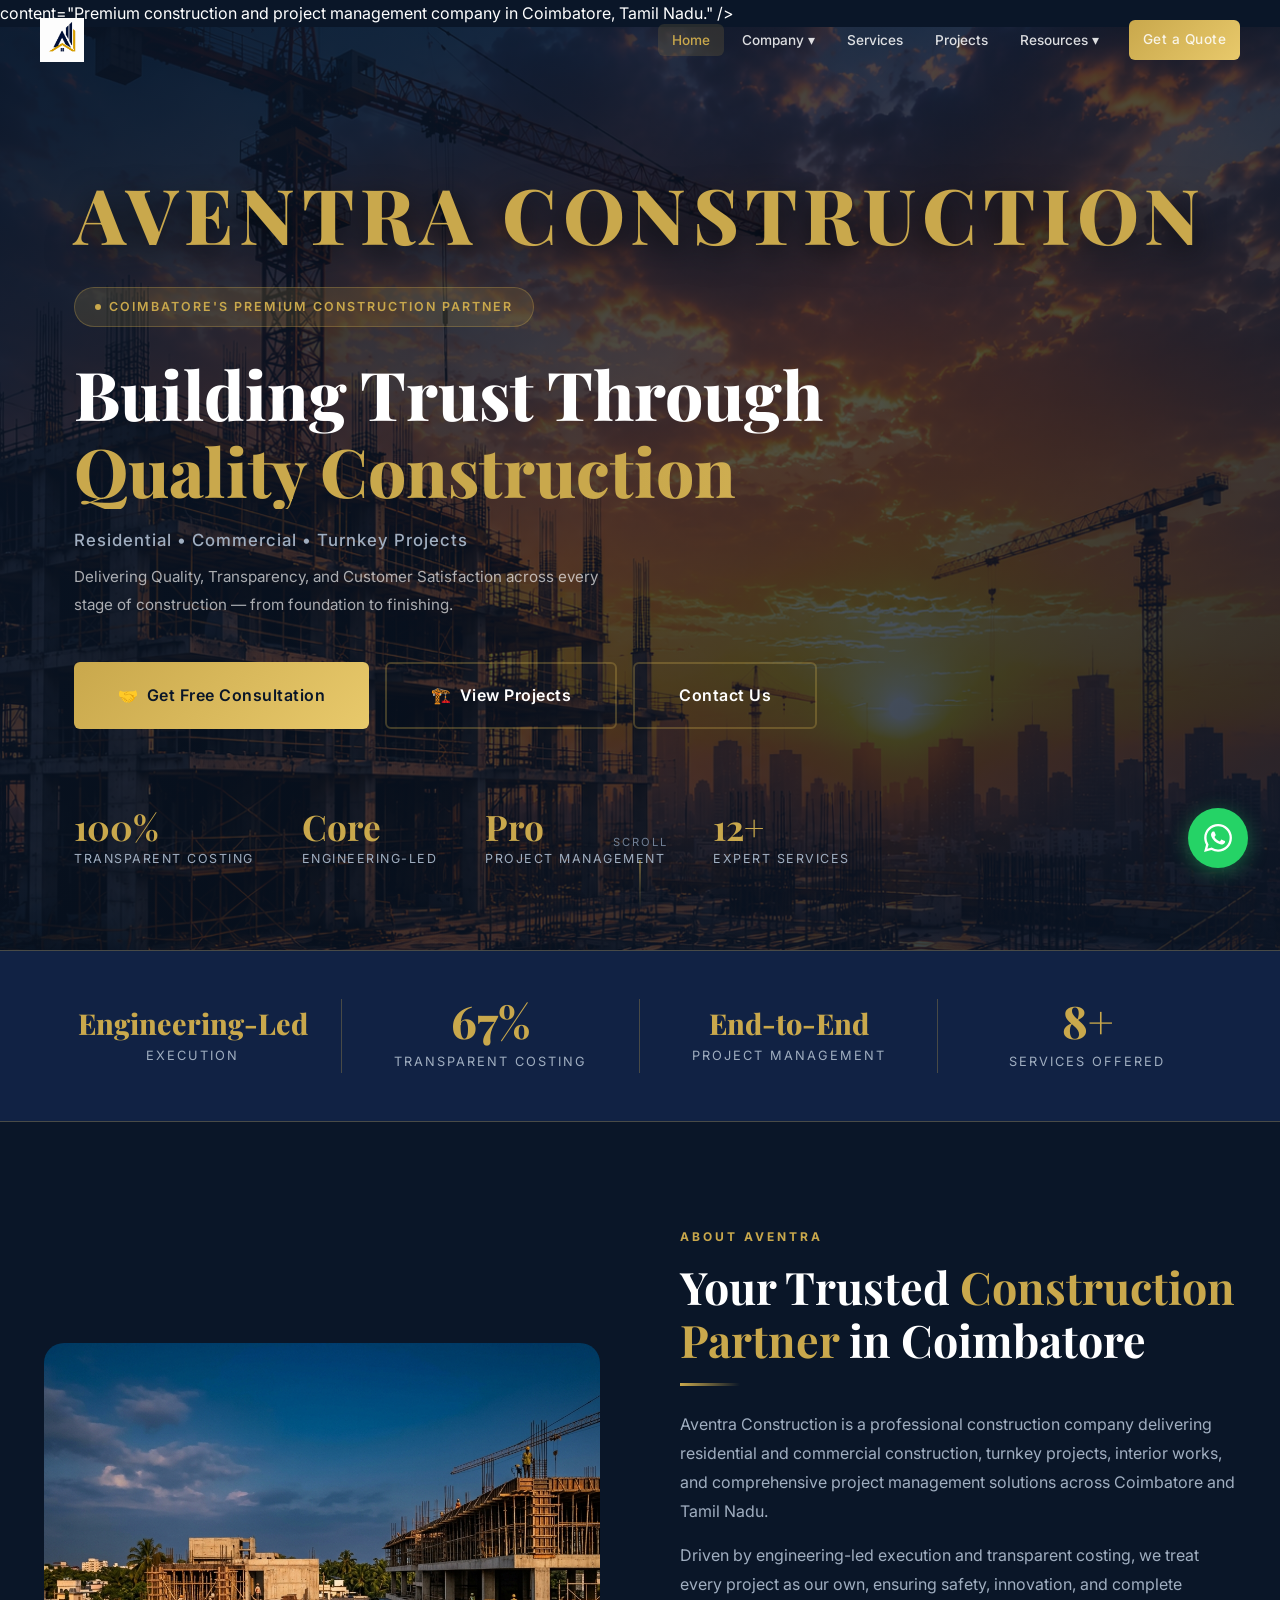
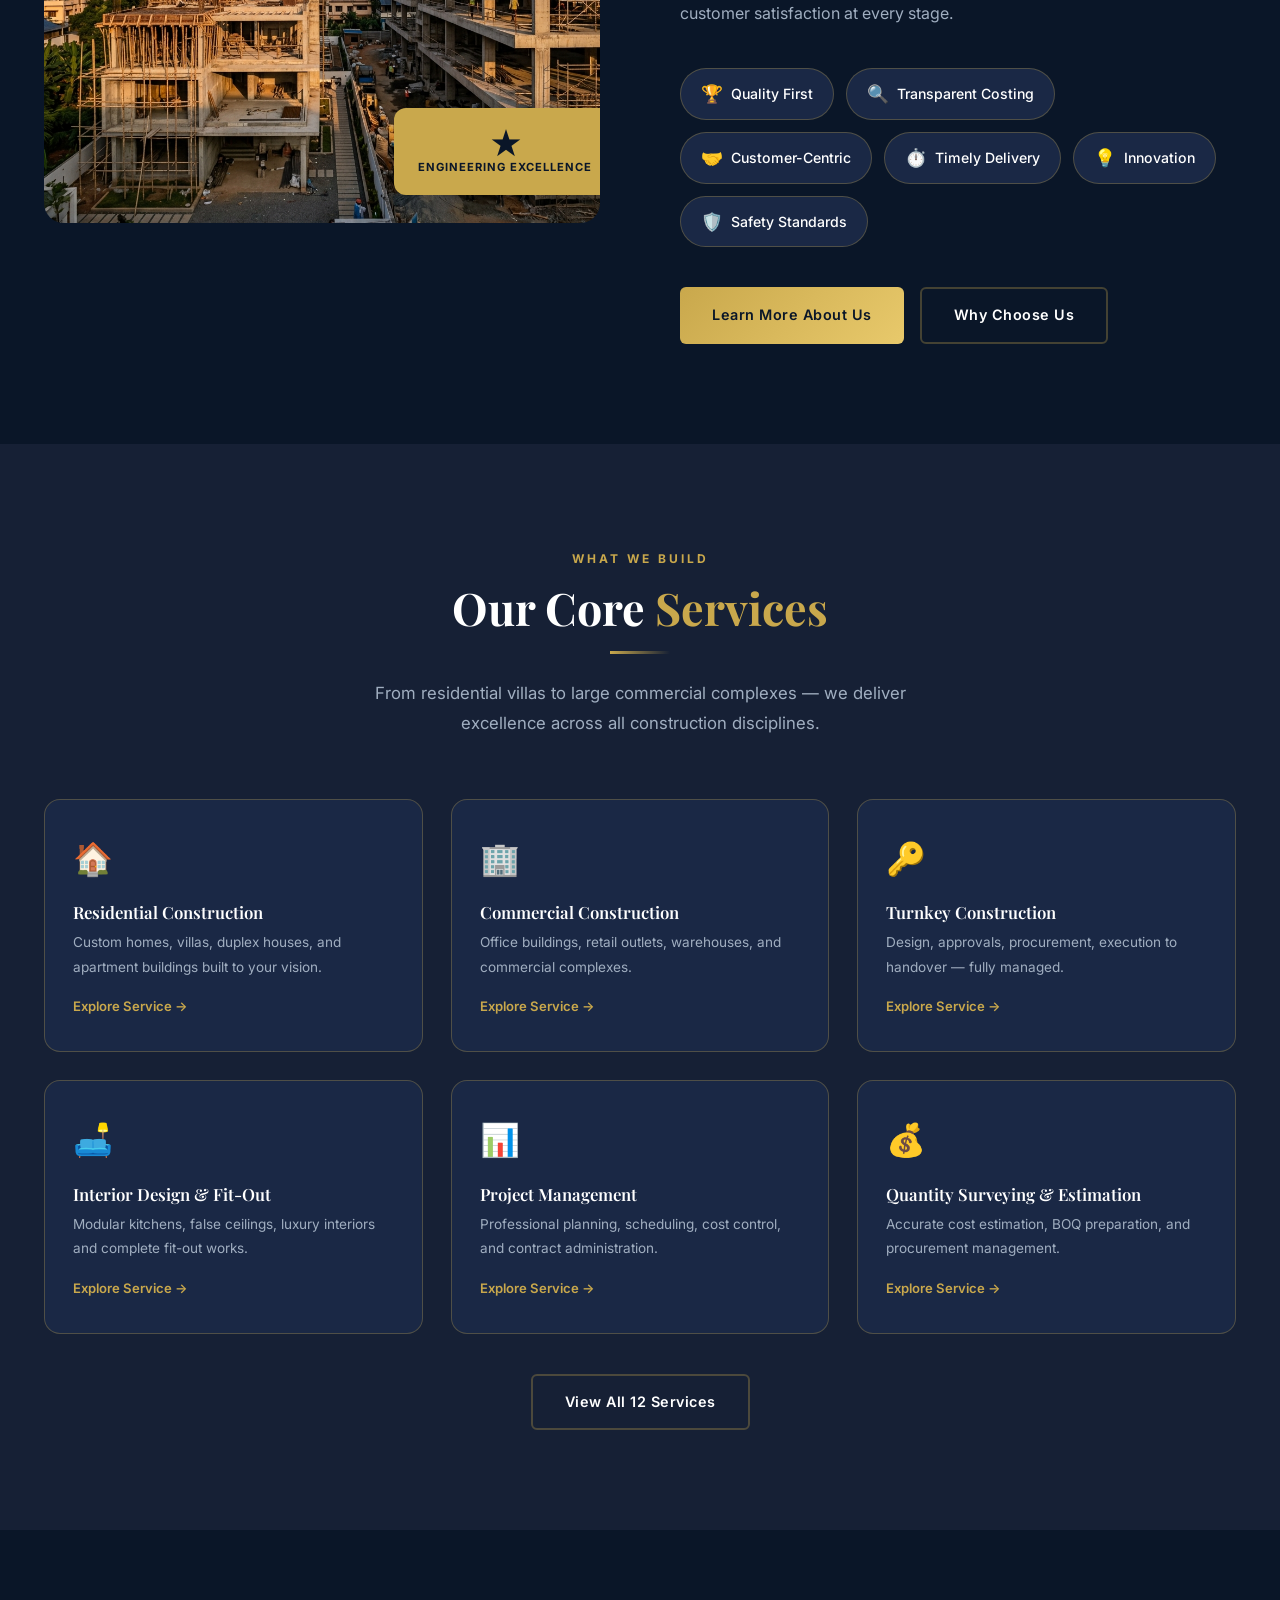
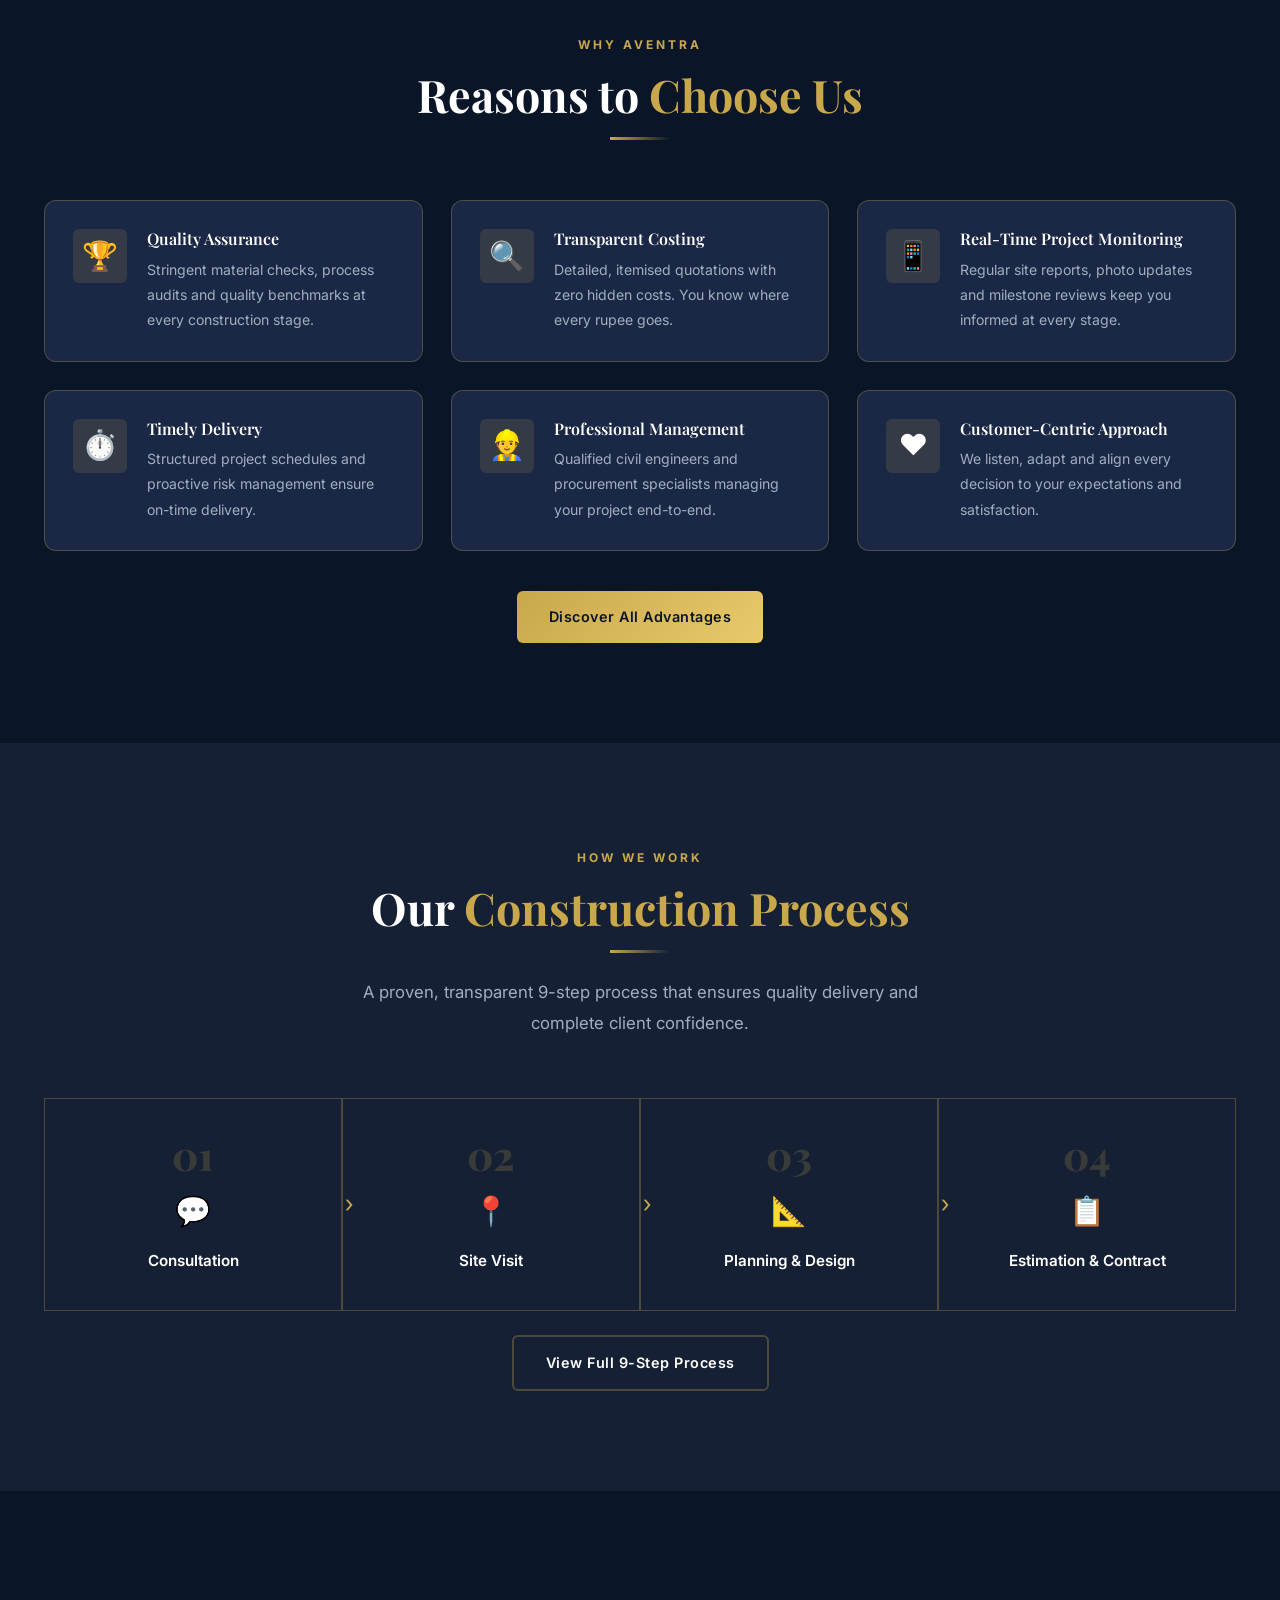
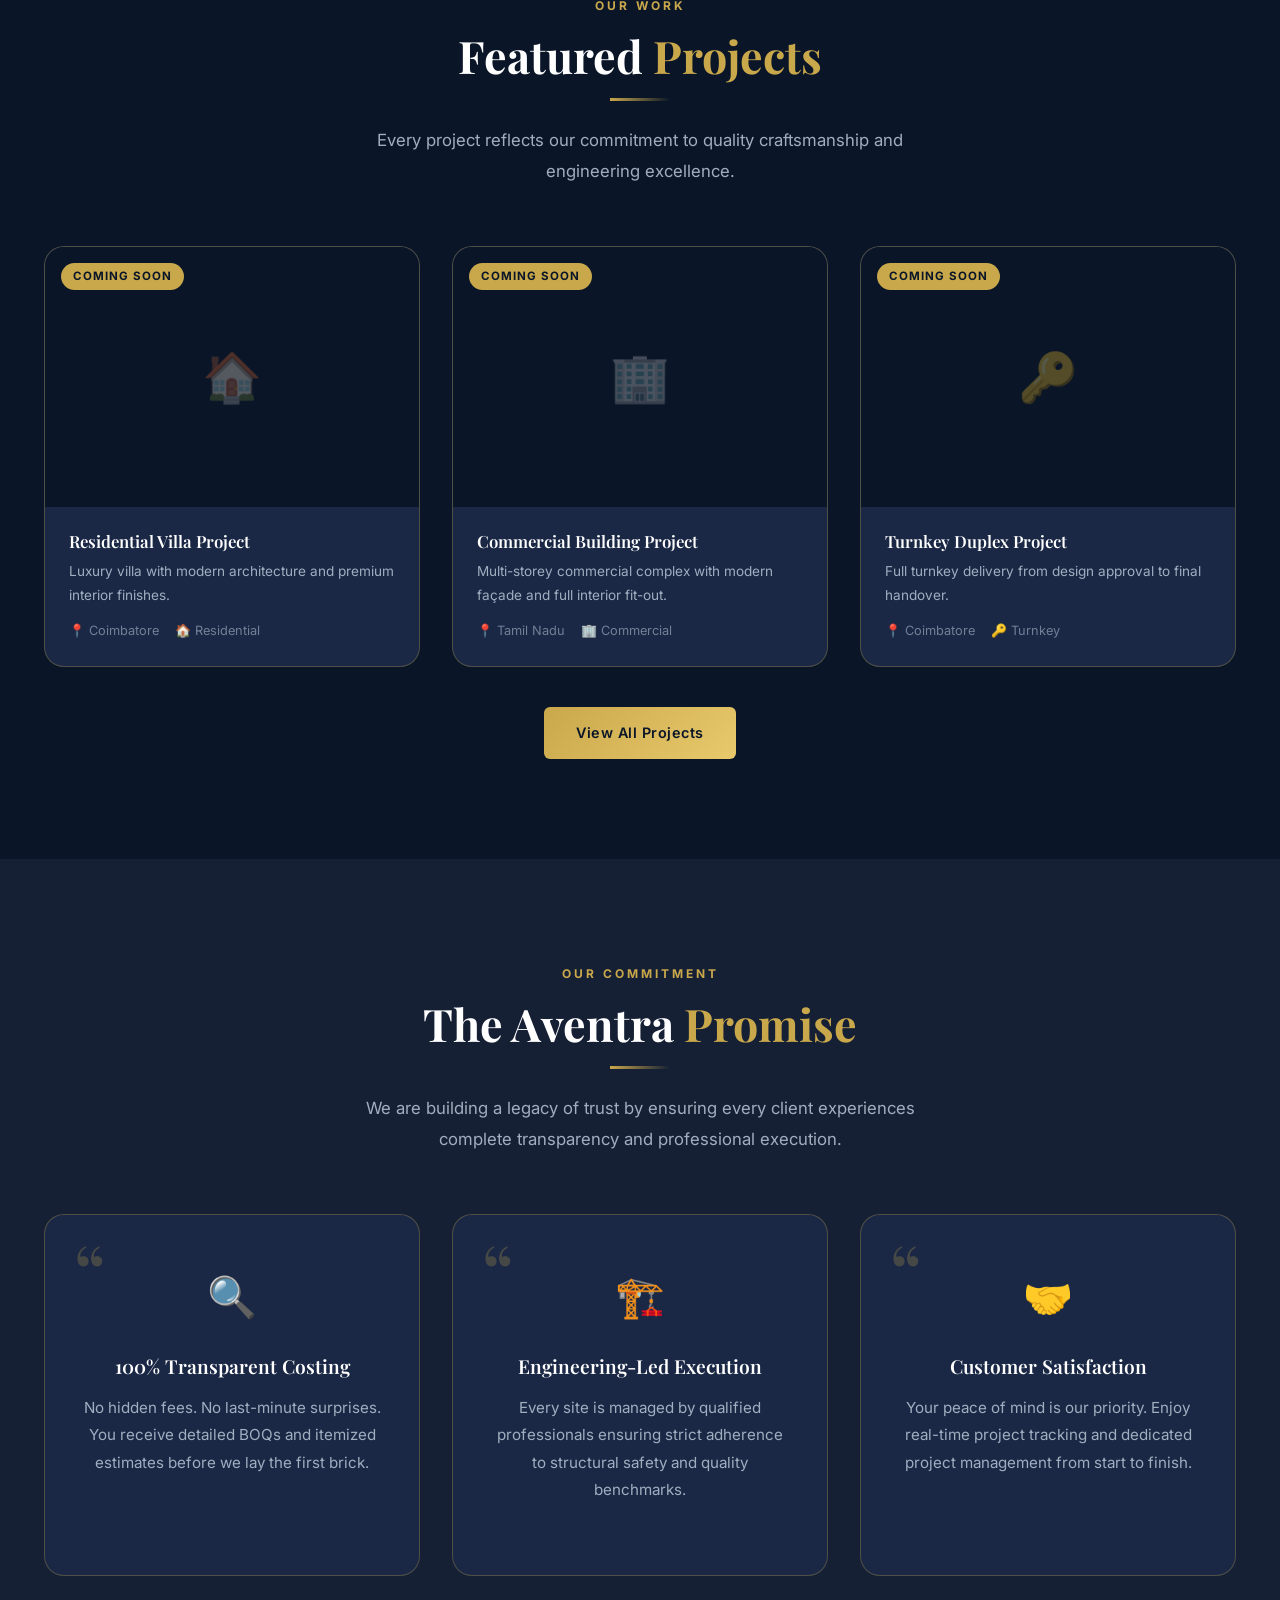
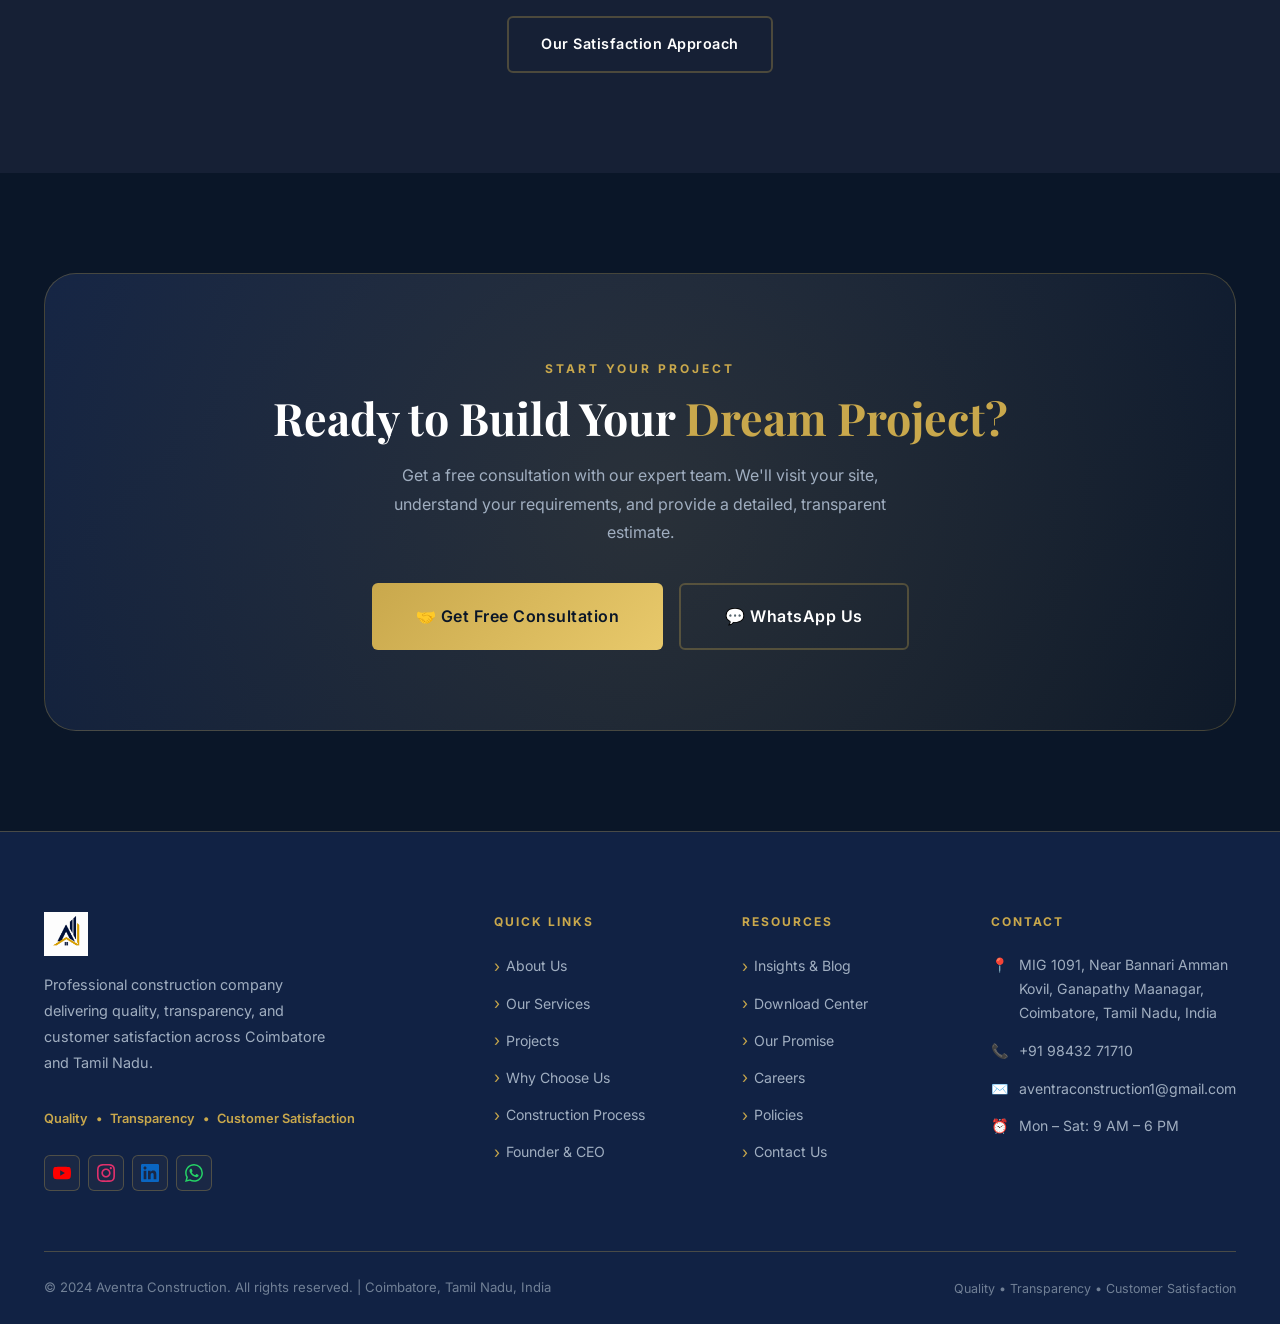
==== commit 301ec422: "Update index.html" ====
--- a/index.html
+++ b/index.html
@@ -2,7 +2,9 @@
 <html lang="en">
 
 <head>
-
+<title>Aventra Construction | Best Construction Company in Coimbatore</title>
+<meta name="description" content="Aventra Construction is a premium construction company in Coimbatore offering residential construction, commercial construction, turnkey projects, planning, estimation, interiors and renovation services.">
+<meta name="keywords" content="best construction company in Coimbatore, premium construction company Coimbatore, residential construction Coimbatore, commercial construction Coimbatore, turnkey construction Coimbatore">
   <!-- Google Analytics -->
   <script async src="https://www.googletagmanager.com/gtag/js?id=G-8YQQYE54JJ"></script>
   <script>
@@ -849,4 +851,4 @@
   <script src="js/main.js"></script>
 </body>
 
-</html>+</html>
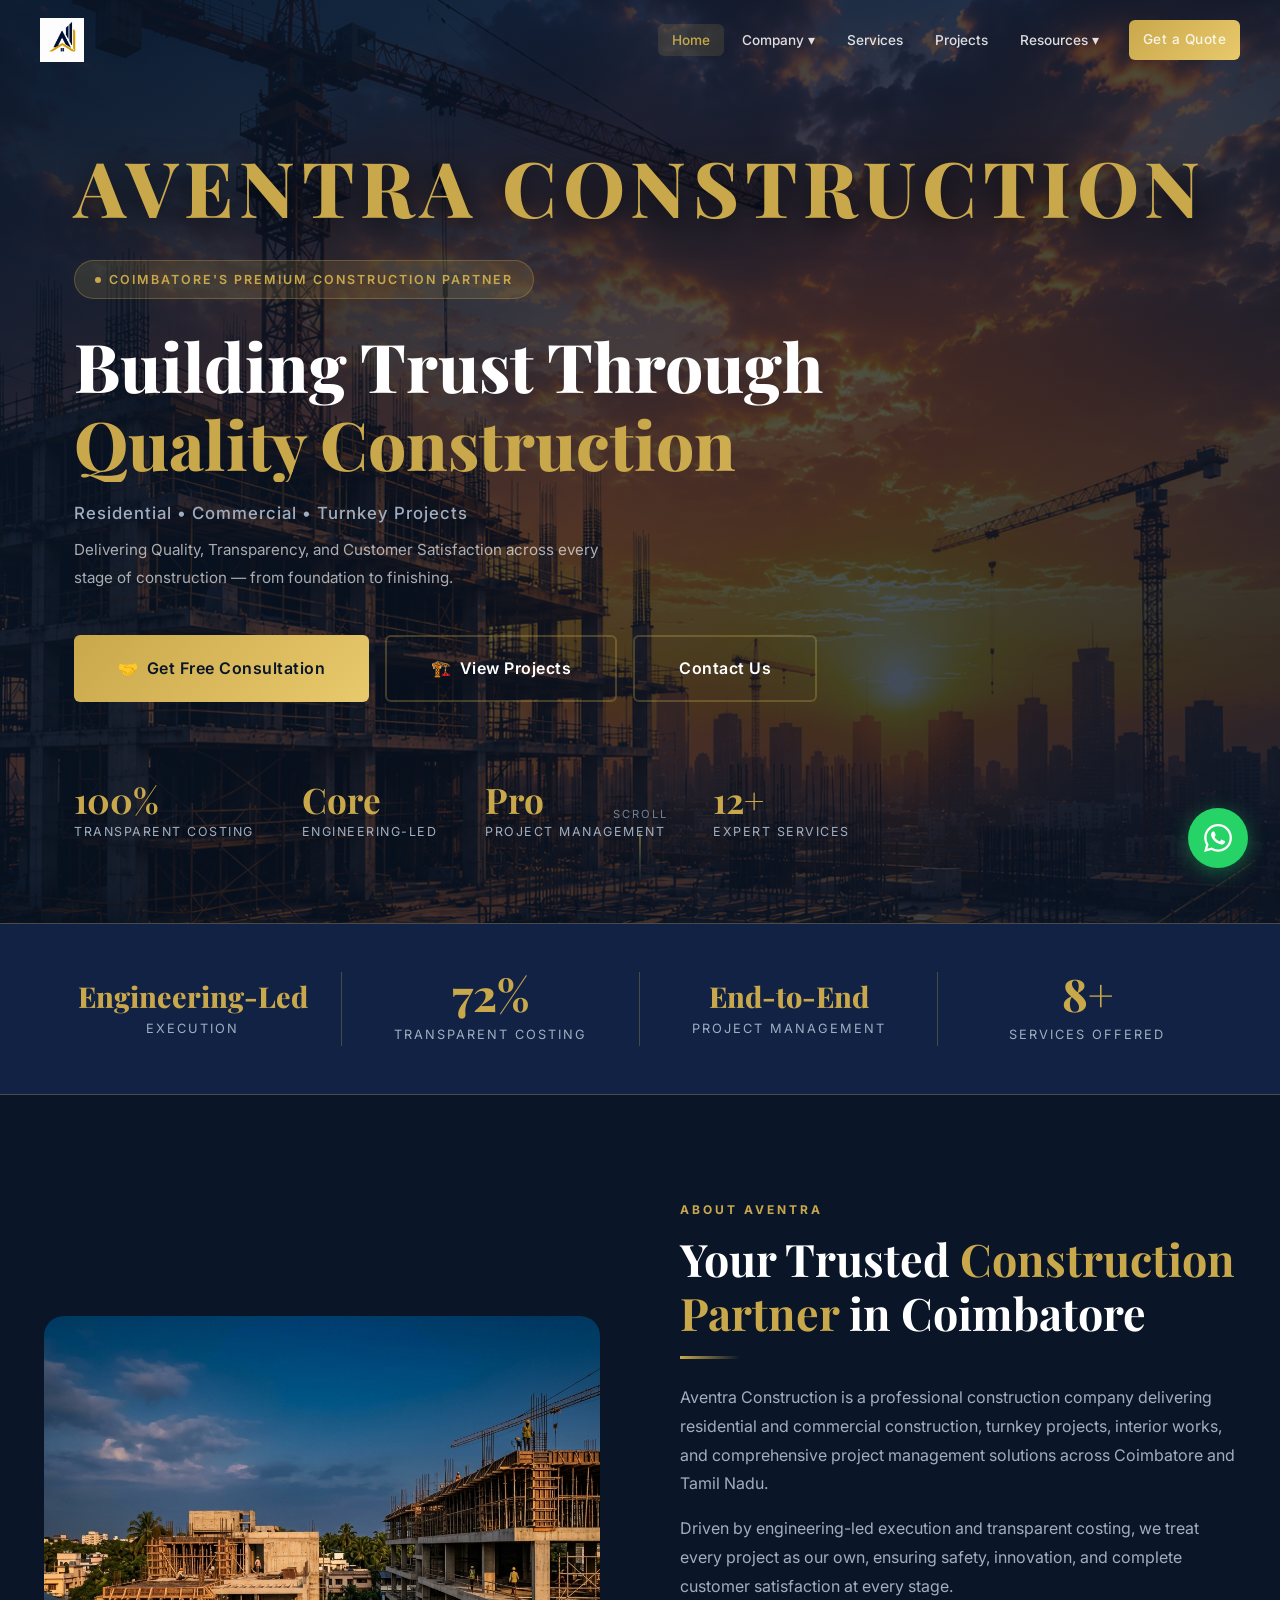
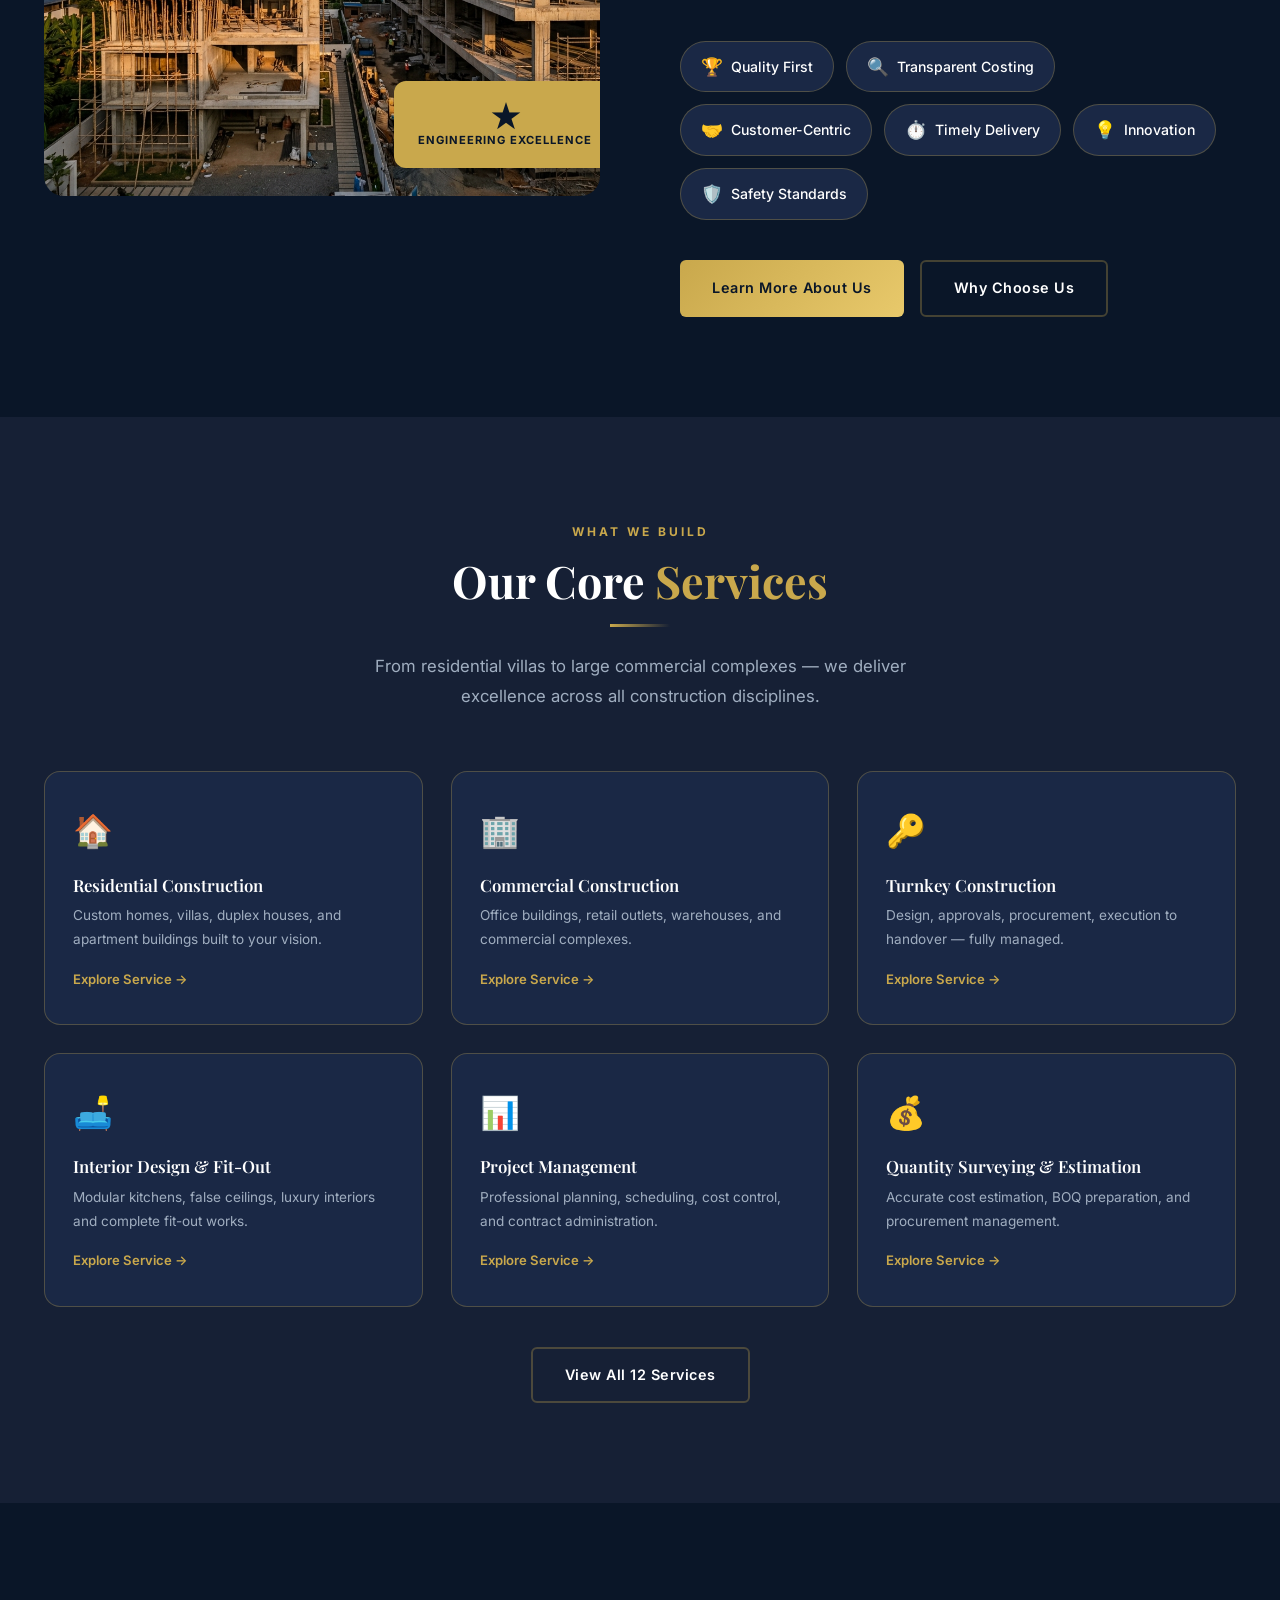
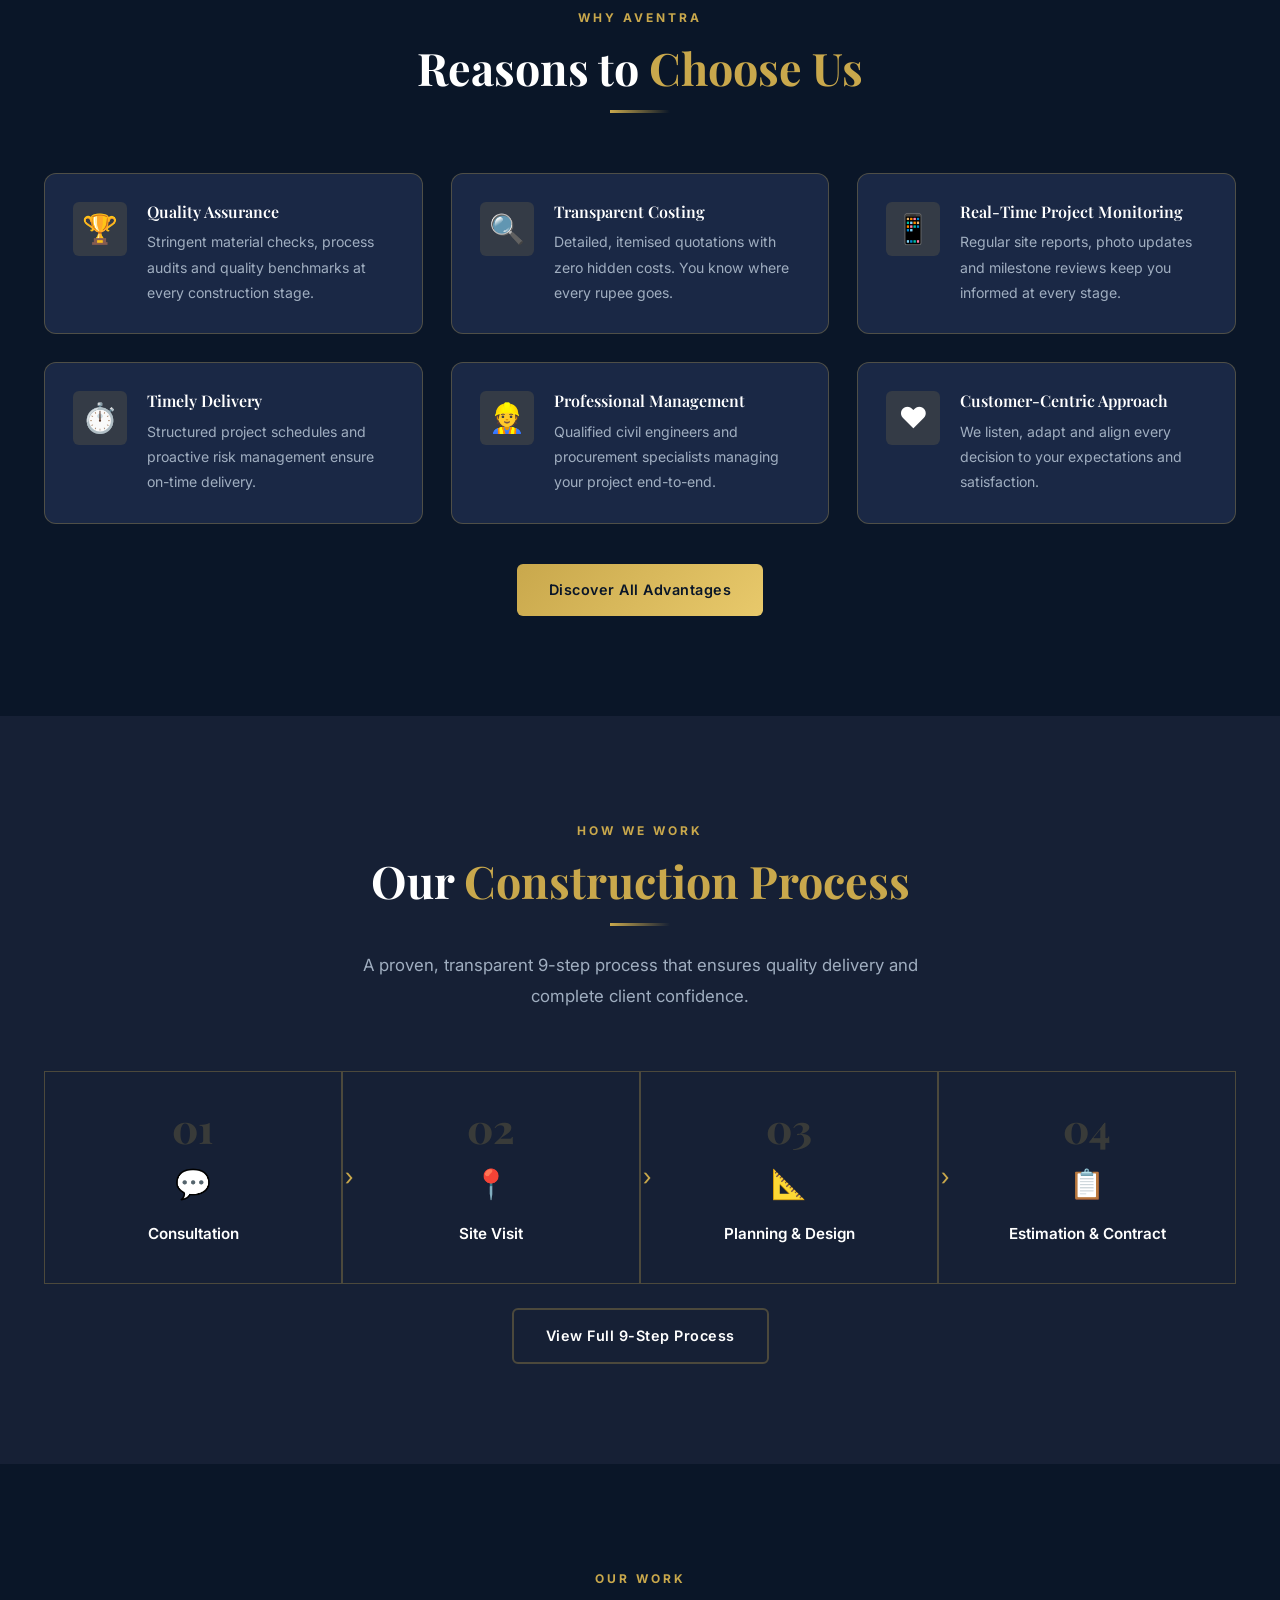
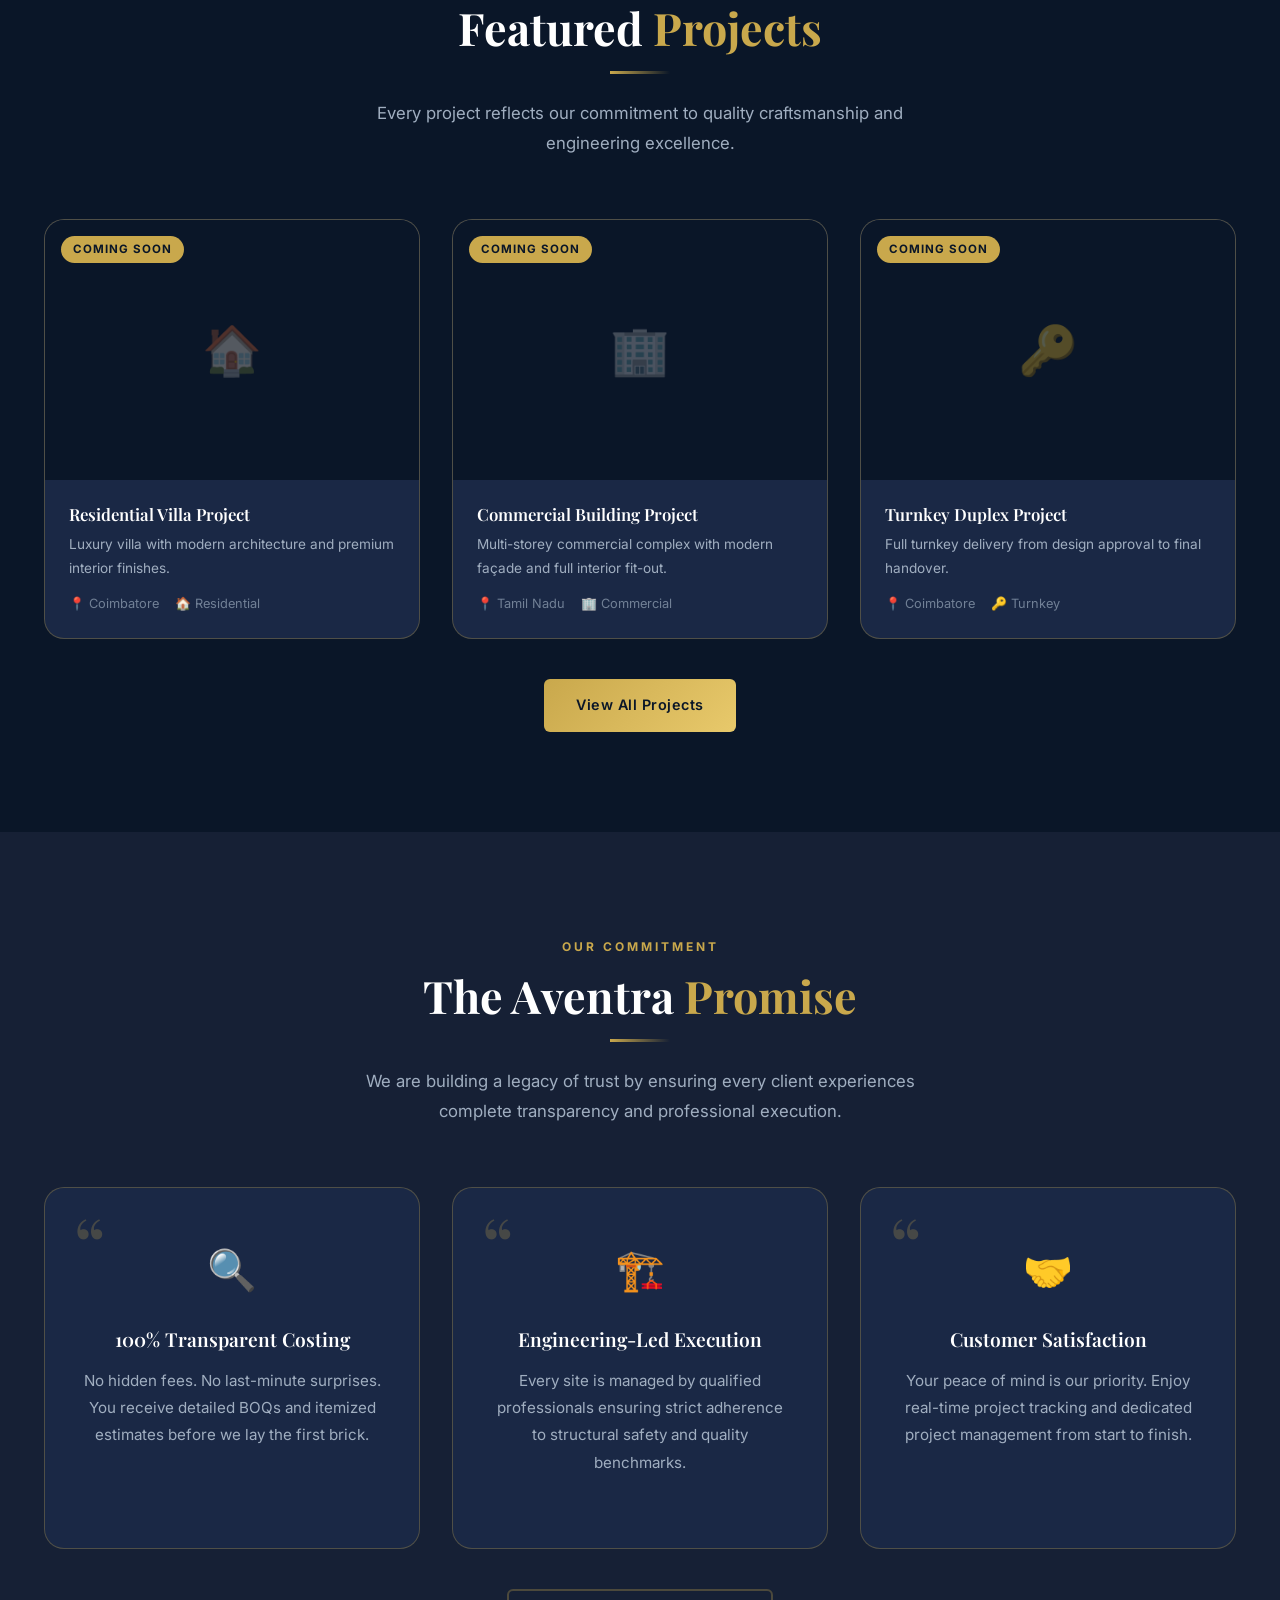
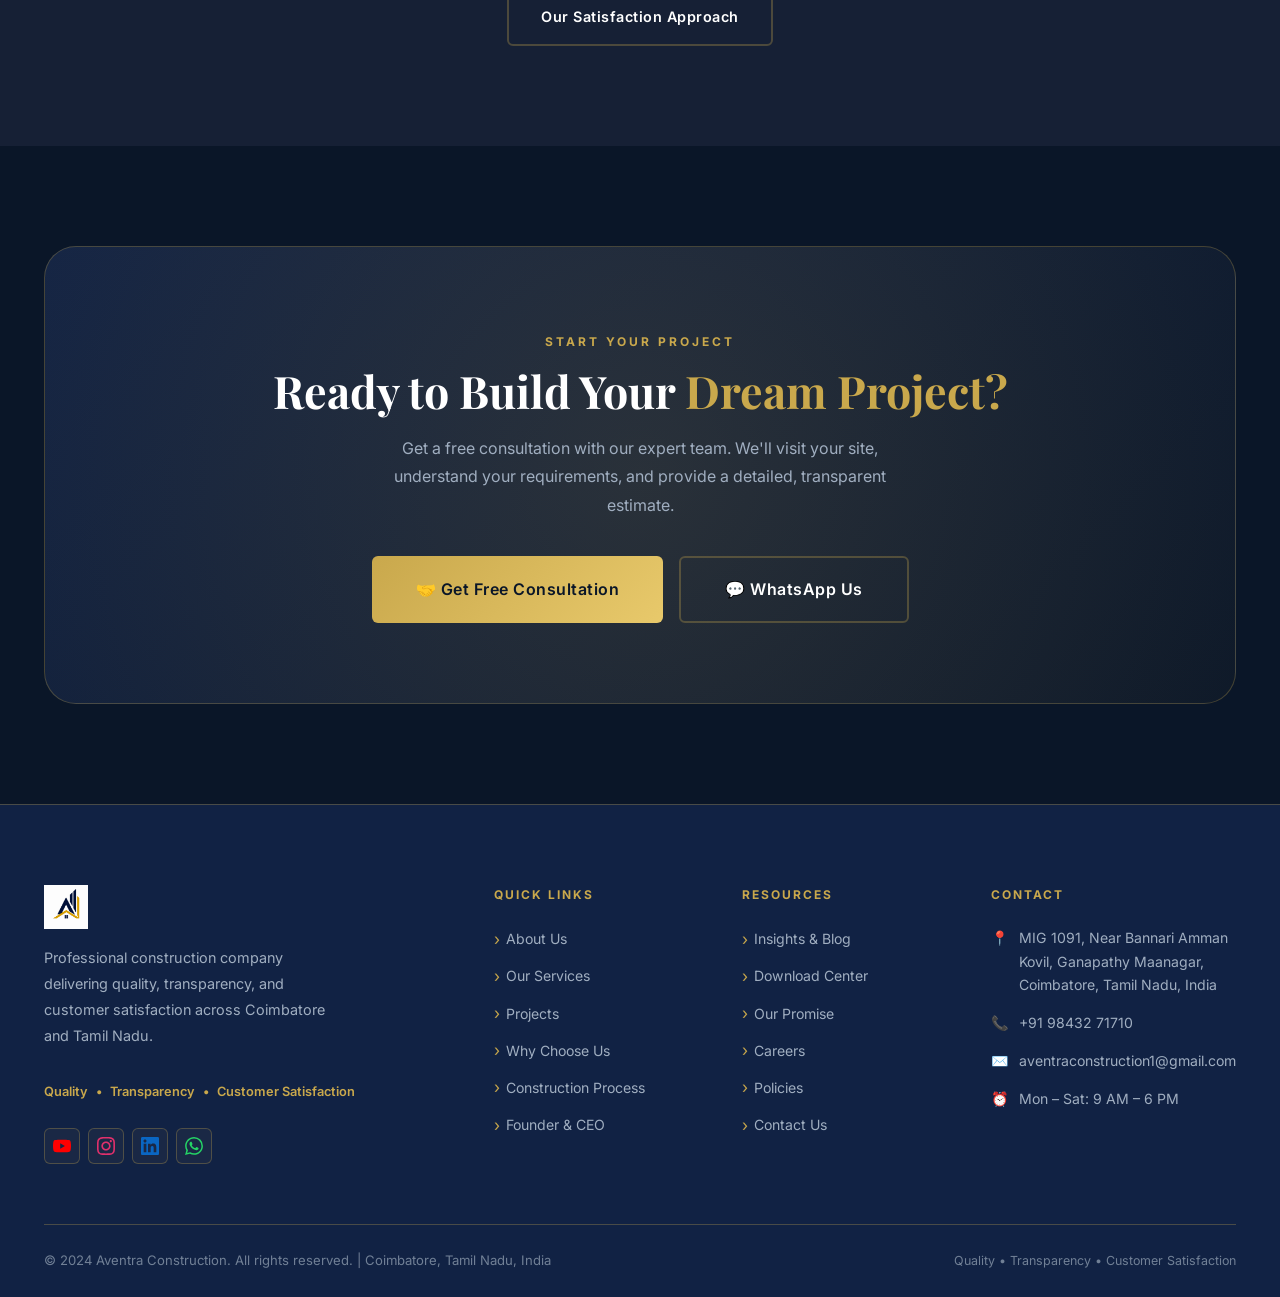
==== commit 6c846425: "Update index.html" ====
--- a/index.html
+++ b/index.html
@@ -124,7 +124,6 @@
   <link rel="preconnect" href="https://fonts.googleapis.com">
   <link rel="preconnect" href="https://fonts.gstatic.com" crossorigin>
 
-  content="Premium construction and project management company in Coimbatore, Tamil Nadu." />
   <link rel="canonical" href="index.html" />
   <link rel="stylesheet" href="css/style.css" />
   <link rel="preconnect" href="https://fonts.googleapis.com" />
